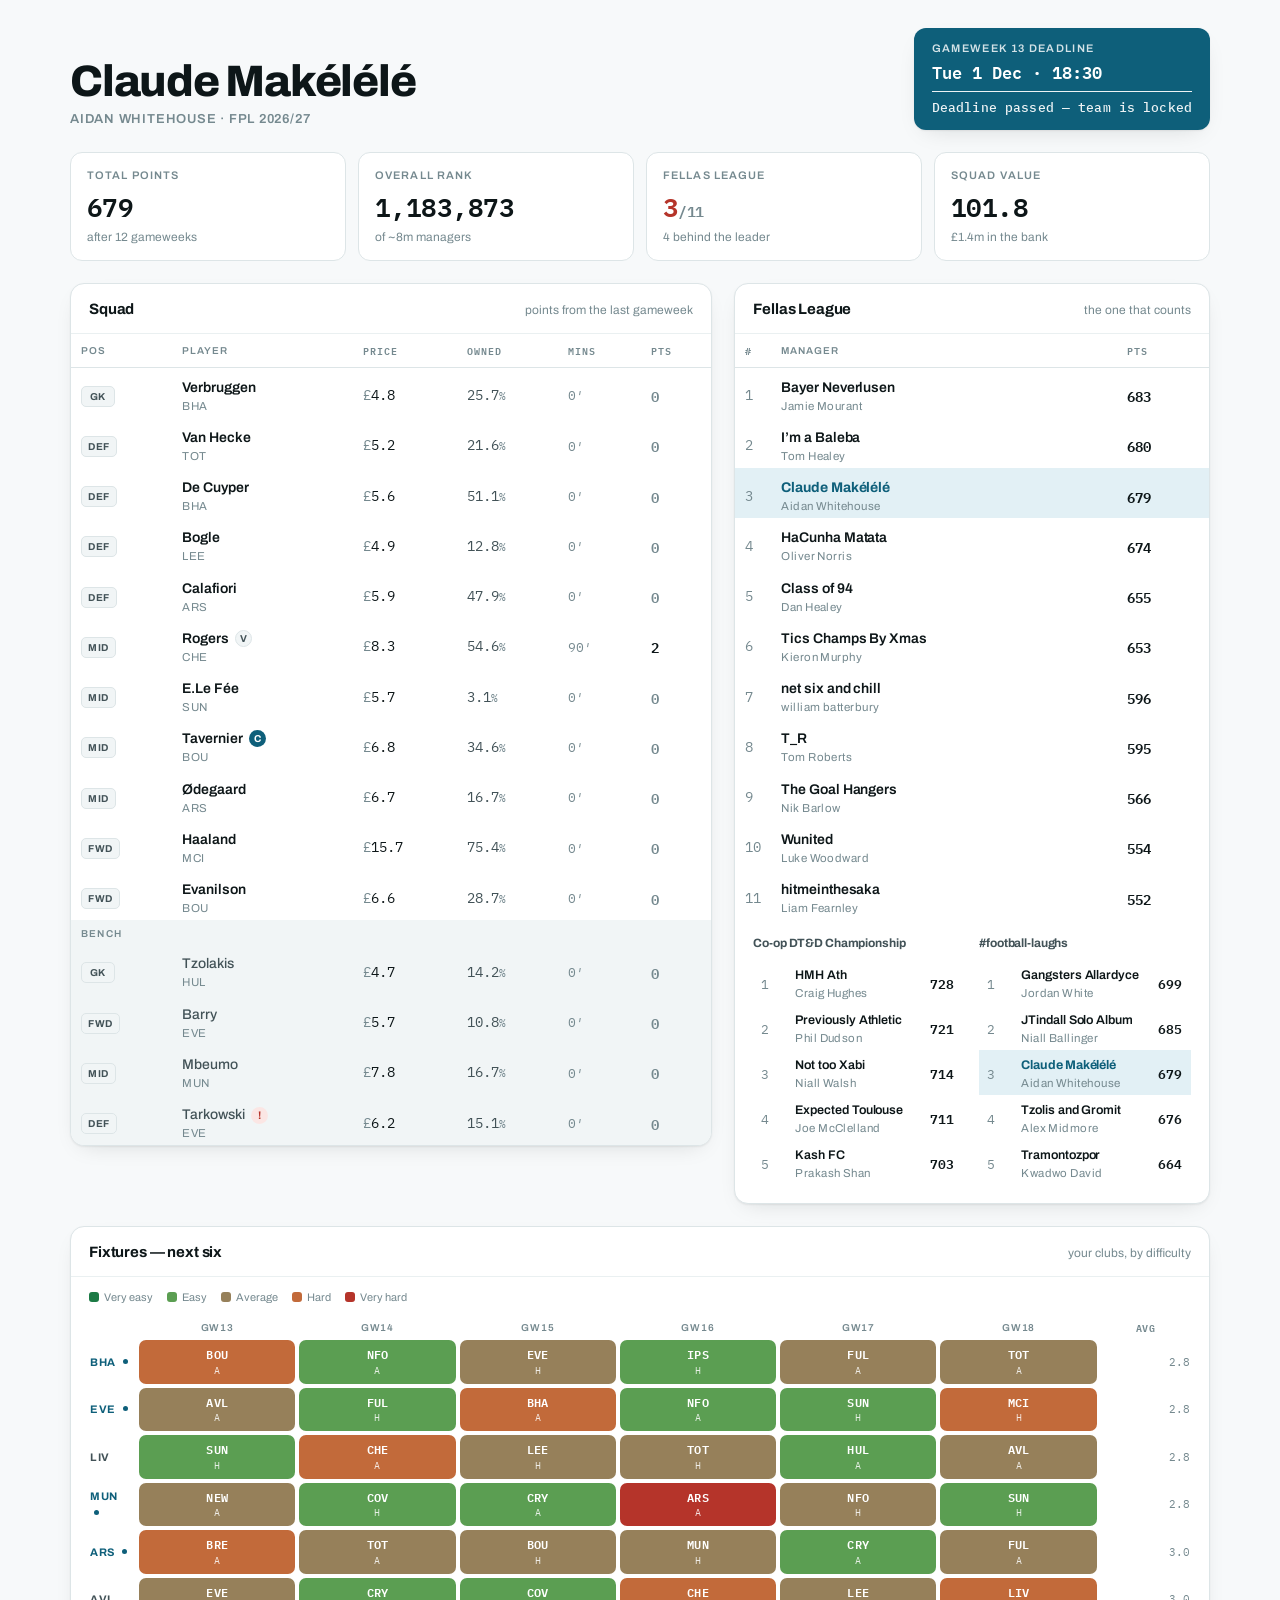
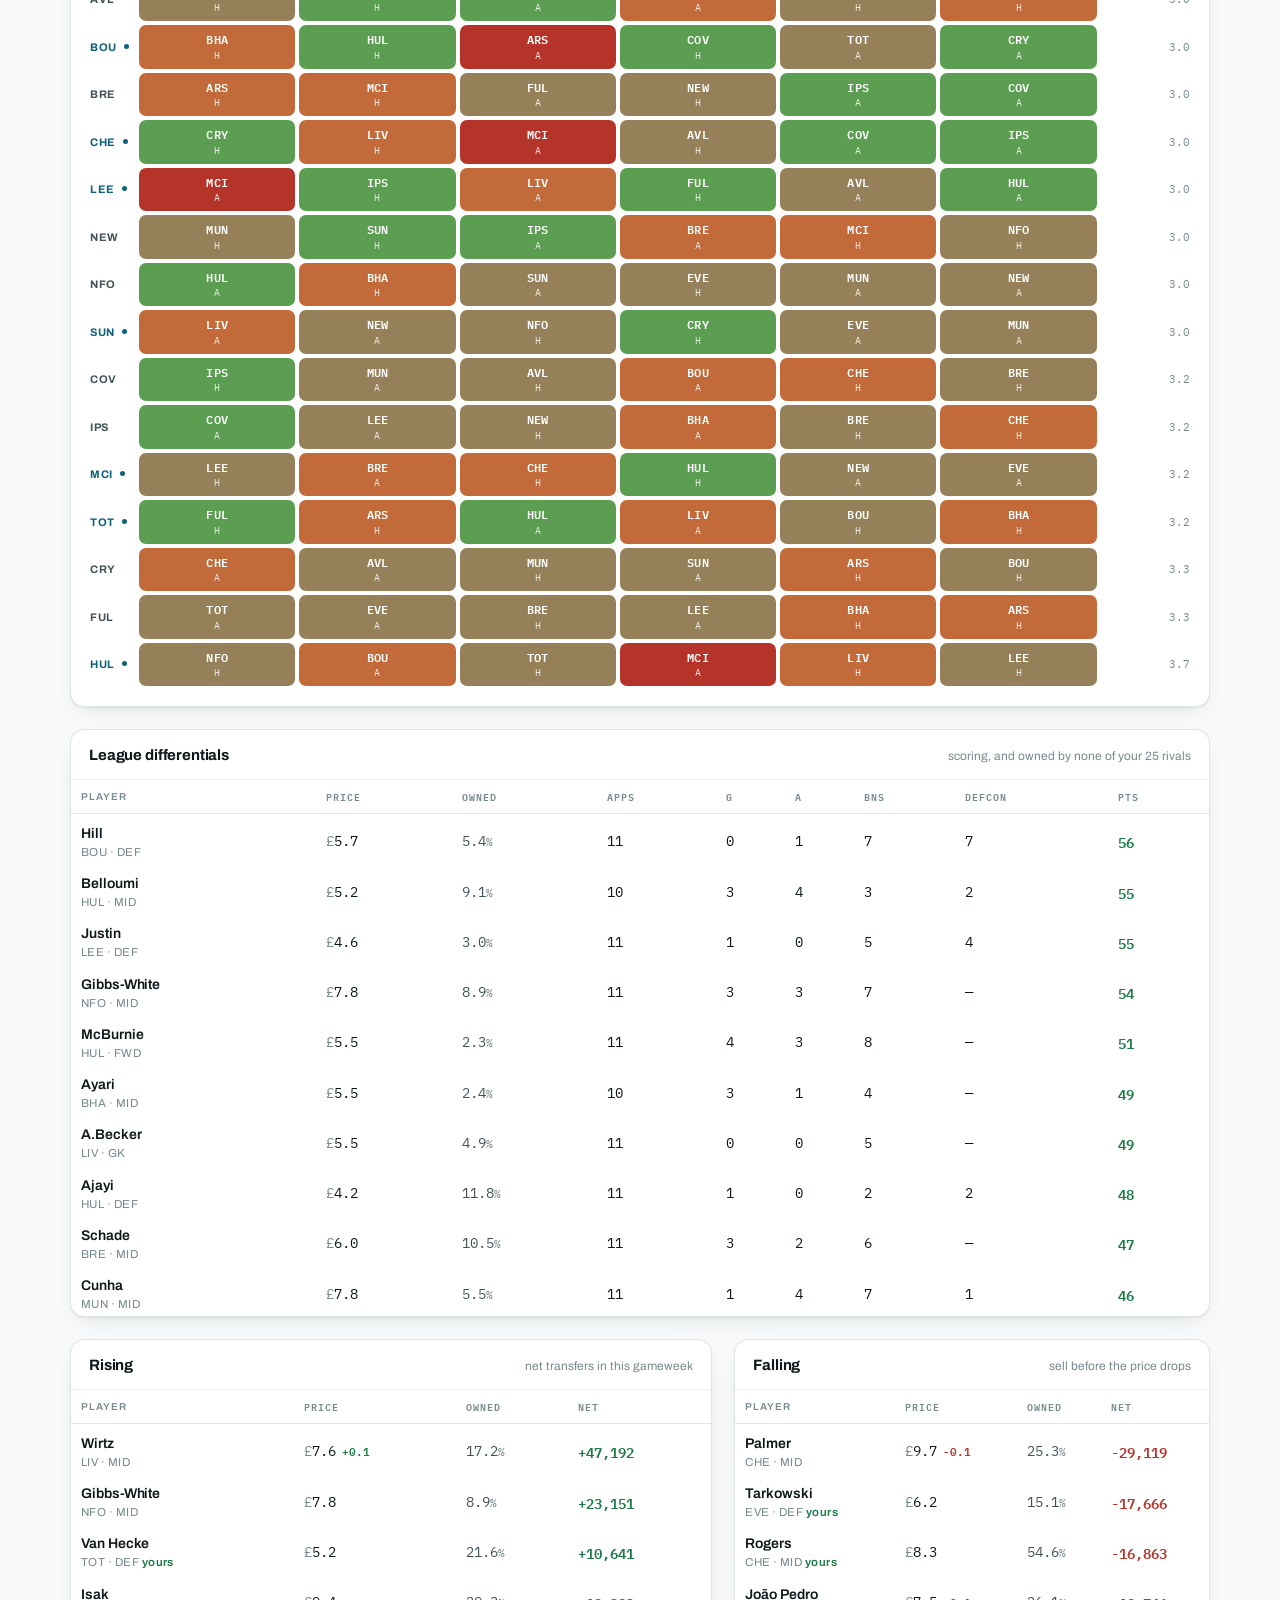
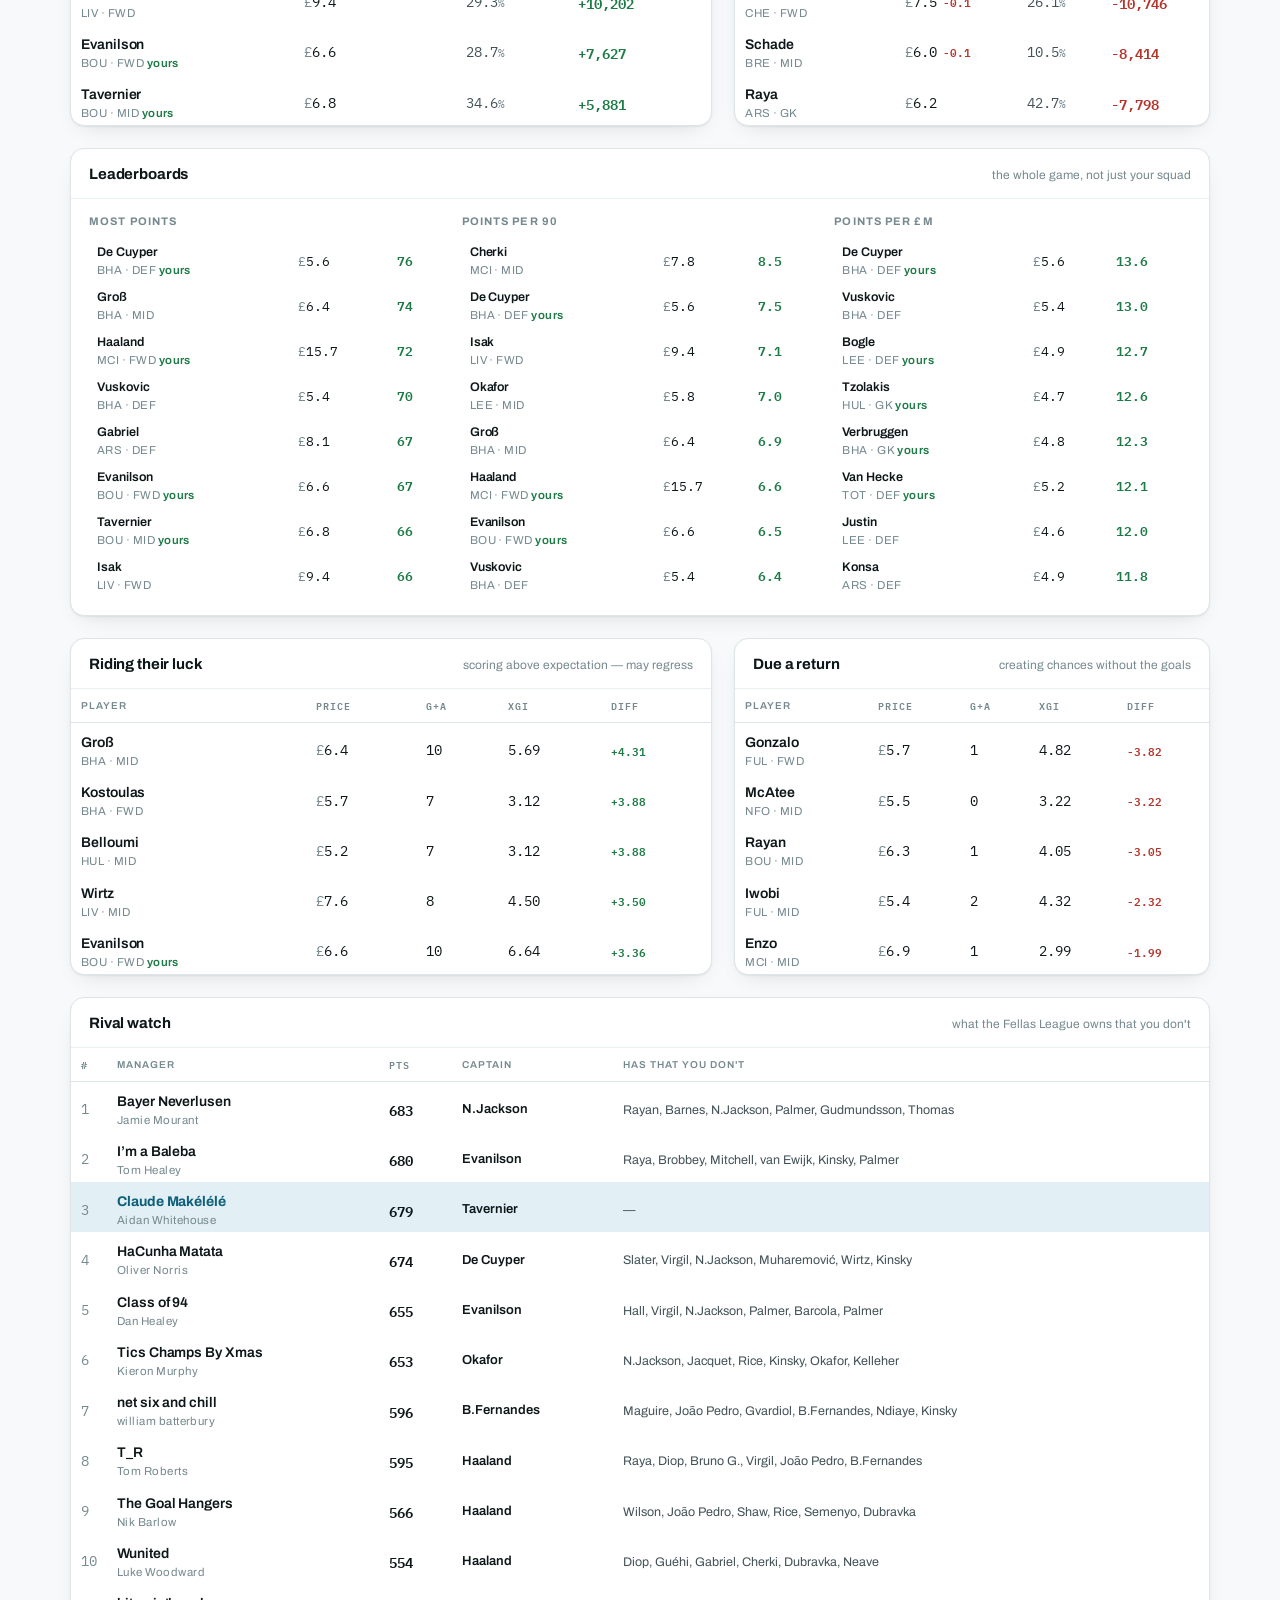
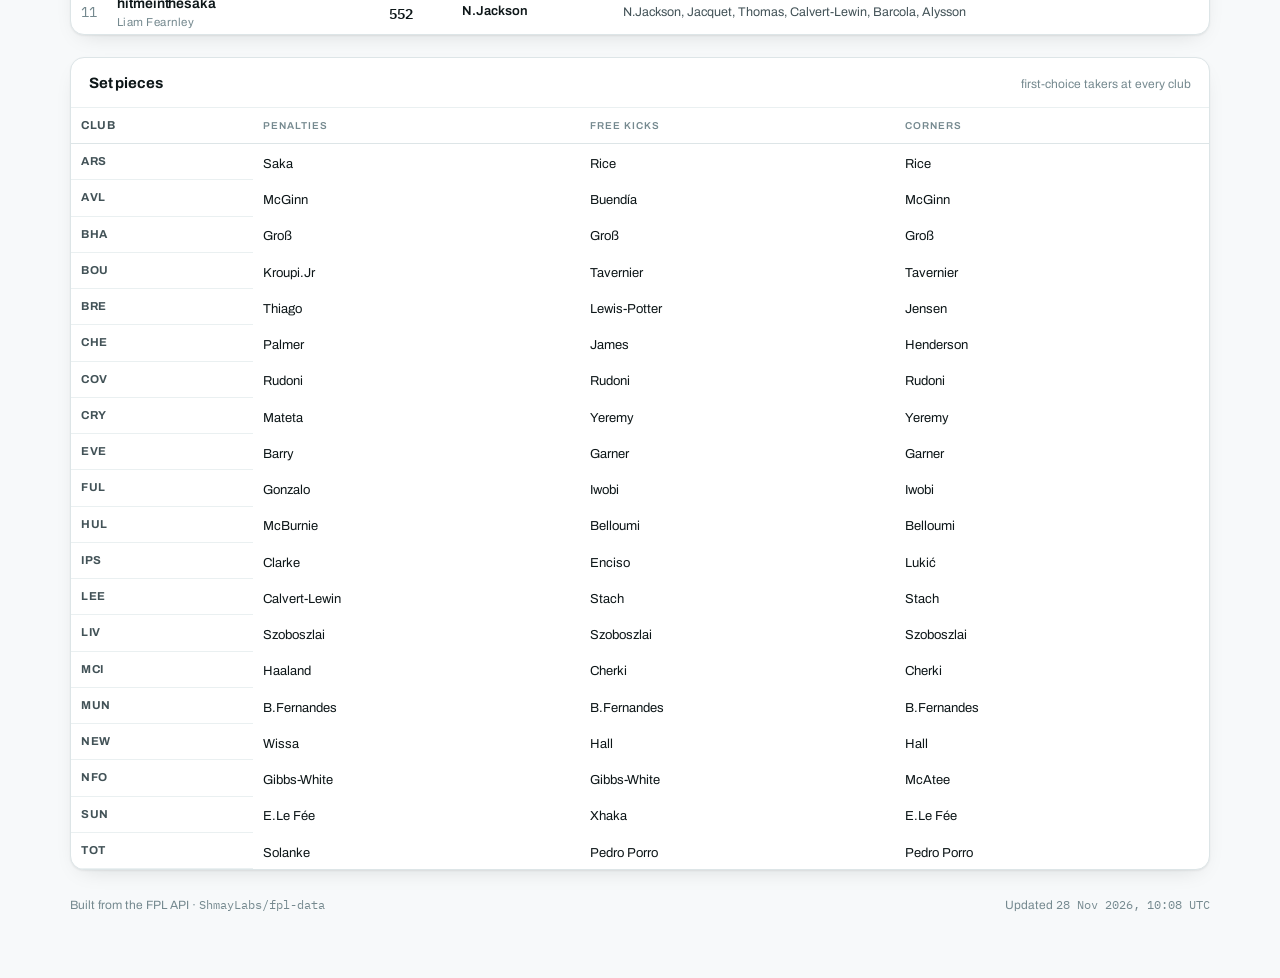
==== index.html @ 36c6355b "data: 2026-11-28T10:08Z" ====
<!doctype html>
<html lang="en"><head>
<meta charset="utf-8">
<meta name="viewport" content="width=device-width,initial-scale=1">
<title>Claude Makélélé</title>
<link rel="preconnect" href="https://fonts.googleapis.com">
<link rel="preconnect" href="https://fonts.gstatic.com" crossorigin>
<link rel="stylesheet" href="https://fonts.googleapis.com/css2?family=Archivo:wght@400;500;600;800&family=IBM+Plex+Mono:wght@400;500;600&display=swap">
<style>:root {
  --ground:#f7f9fa; --panel:#ffffff; --panel-2:#f1f5f6;
  --ink:#0d1618; --ink-2:#425257; --ink-3:#75898f;
  --line:#dde5e7; --line-2:#eaf0f1;
  --accent:#0e5f7a; --accent-ink:#ffffff; --accent-soft:#e2f0f5;
  --good:#1c7a45; --good-soft:#dff2e6;
  --warn:#9a6100; --crit:#b5342a; --crit-soft:#fbe6e4;
  --f1:#1c7a45; --f2:#5b9e52; --f3:#96805a; --f4:#c26a3a; --f5:#b5342a;
  --shadow:0 1px 2px rgba(13,22,24,.06), 0 8px 24px -12px rgba(13,22,24,.18);
}
@media (prefers-color-scheme: dark) {
  :root:not([data-theme="light"]) {
    --ground:#0b1214; --panel:#121b1e; --panel-2:#182327;
    --ink:#eaf2f4; --ink-2:#a3b6bb; --ink-3:#71878d;
    --line:#223035; --line-2:#1a2529;
    --accent:#4bb5d6; --accent-ink:#06222c; --accent-soft:#15323d;
    --good:#4cc27e; --good-soft:#12301f;
    --warn:#d99b2b; --crit:#ef6f61; --crit-soft:#33191a;
    --f1:#4cc27e; --f2:#84c06f; --f3:#b09a70; --f4:#e08b52; --f5:#ef6f61;
    --shadow:0 1px 2px rgba(0,0,0,.4), 0 10px 28px -14px rgba(0,0,0,.7);
  }
}
:root[data-theme="dark"] {
  --ground:#0b1214; --panel:#121b1e; --panel-2:#182327;
  --ink:#eaf2f4; --ink-2:#a3b6bb; --ink-3:#71878d;
  --line:#223035; --line-2:#1a2529;
  --accent:#4bb5d6; --accent-ink:#06222c; --accent-soft:#15323d;
  --good:#4cc27e; --good-soft:#12301f;
  --warn:#d99b2b; --crit:#ef6f61; --crit-soft:#33191a;
  --f1:#4cc27e; --f2:#84c06f; --f3:#b09a70; --f4:#e08b52; --f5:#ef6f61;
  --shadow:0 1px 2px rgba(0,0,0,.4), 0 10px 28px -14px rgba(0,0,0,.7);
}

*,*::before,*::after { box-sizing:border-box; }
body {
  margin:0; background:var(--ground); color:var(--ink);
  font-family:Archivo, "Helvetica Neue", Arial, sans-serif;
  font-size:15px; line-height:1.5;
  -webkit-font-smoothing:antialiased;
}
.wrap { max-width:1180px; margin:0 auto; padding:28px 20px 64px; display:flex; flex-direction:column; gap:22px; }

/* ---- masthead ---- */
.mast { display:flex; flex-wrap:wrap; align-items:flex-end; justify-content:space-between; gap:16px 24px; }
.brand h1 {
  margin:0; font-size:clamp(28px,4.4vw,44px); font-weight:800;
  letter-spacing:-.028em; text-wrap:balance; line-height:1.02;
}
.brand .sub { margin-top:6px; color:var(--ink-3); font-size:13px; letter-spacing:.06em; text-transform:uppercase; font-weight:600; }
.deadline {
  background:var(--accent); color:var(--accent-ink); border-radius:12px;
  padding:12px 18px; box-shadow:var(--shadow); min-width:210px;
}
.deadline .lbl { font-size:11px; letter-spacing:.12em; text-transform:uppercase; font-weight:600; opacity:.82; }
.deadline .val { font-family:"IBM Plex Mono",ui-monospace,monospace; font-size:17px; font-weight:600; margin-top:3px; }
.deadline .countdown {
  font-family:"IBM Plex Mono",ui-monospace,monospace; font-size:13px; font-weight:500;
  margin-top:6px; padding-top:6px; border-top:1px solid rgba(255,255,255,.22);
  opacity:.92; font-variant-numeric:tabular-nums; letter-spacing:.01em;
}
:root[data-theme="dark"] .deadline .countdown,
.deadline .countdown { border-top-color:currentColor; }
.deadline .countdown.urgent { font-weight:700; opacity:1; }

/* ---- stat strip ---- */
.stats { display:grid; grid-template-columns:repeat(auto-fit,minmax(150px,1fr)); gap:12px; }
.stat { background:var(--panel); border:1px solid var(--line); border-radius:12px; padding:14px 16px; }
.stat .k { font-size:11px; letter-spacing:.1em; text-transform:uppercase; color:var(--ink-3); font-weight:600; }
.stat .v { font-family:"IBM Plex Mono",ui-monospace,monospace; font-size:26px; font-weight:600; margin-top:4px; font-variant-numeric:tabular-nums; letter-spacing:-.02em; }
.stat .n { font-size:12px; color:var(--ink-3); margin-top:2px; }
.stat.alert .v { color:var(--crit); }

/* ---- panels ---- */
.cols { display:grid; grid-template-columns:1.35fr 1fr; gap:22px; align-items:start; }
@media (max-width:900px) { .cols { grid-template-columns:1fr; } }
.panel { background:var(--panel); border:1px solid var(--line); border-radius:14px; box-shadow:var(--shadow); overflow:hidden; }
.panel > header { padding:14px 18px 12px; border-bottom:1px solid var(--line-2); display:flex; align-items:baseline; justify-content:space-between; gap:12px; }
.panel h2 { margin:0; font-size:15px; font-weight:700; letter-spacing:-.01em; }
.panel .hint { font-size:12px; color:var(--ink-3); }
.scroll { overflow-x:auto; }

/* ---- tables ---- */
.tbl { width:100%; border-collapse:collapse; font-size:14px; }
.tbl th, .tbl td { padding:9px 10px; border-bottom:1px solid var(--line-2); text-align:left; vertical-align:middle; }
.tbl tbody tr:last-child td { border-bottom:none; }
.tbl thead th {
  font-size:10px; letter-spacing:.1em; text-transform:uppercase;
  color:var(--ink-3); font-weight:600; border-bottom:1px solid var(--line);
}
.num { text-align:right; font-family:"IBM Plex Mono",ui-monospace,monospace; font-variant-numeric:tabular-nums; }
.who .nm { display:block; font-weight:600; letter-spacing:-.005em; }
.who .club { display:block; font-size:11.5px; color:var(--ink-3); letter-spacing:.04em; }
.money::before { content:"\00a3"; color:var(--ink-3); }.own { color:var(--ink-2); }
.pc { color:var(--ink-3); font-size:11px; }
.mins { color:var(--ink-3); font-size:12.5px; }
.pts { font-weight:600; }
.pts.good { color:var(--good); }
.pts.poor { color:var(--ink-3); }
tr.benched { background:var(--panel-2); }
tr.benched .who .nm { font-weight:500; color:var(--ink-2); }
.poschip {
  display:inline-block; min-width:34px; text-align:center; padding:2px 6px; border-radius:5px;
  font-size:10px; font-weight:700; letter-spacing:.06em;
  background:var(--panel-2); color:var(--ink-2); border:1px solid var(--line);
}
.armband {
  display:inline-grid; place-items:center; width:17px; height:17px; margin-left:6px;
  border-radius:50%; background:var(--accent); color:var(--accent-ink);
  font-size:10px; font-weight:700; vertical-align:1px;
}
.armband.vc { background:var(--panel-2); color:var(--ink-2); border:1px solid var(--line); }
.flag {
  display:inline-grid; place-items:center; width:17px; height:17px; margin-left:6px;
  border-radius:50%; background:var(--crit-soft); color:var(--crit); font-size:11px; font-weight:700;
}
.benchhead td {
  background:var(--panel-2); font-size:10px; letter-spacing:.12em; text-transform:uppercase;
  color:var(--ink-3); font-weight:600; padding:6px 10px;
}
tr.me { background:var(--accent-soft); }
tr.me .who .nm { color:var(--accent); font-weight:700; }
.rank { color:var(--ink-3); width:34px; }
.tot { font-weight:600; }

/* ---- fixtures ---- */
.fxtbl { width:100%; border-collapse:separate; border-spacing:4px; font-size:12px; }
.fxtbl th.team {
  text-align:left; font-size:11px; font-weight:700; letter-spacing:.06em;
  color:var(--ink-2); width:46px; padding-right:6px;
}
.fxtbl thead th { font-size:10px; letter-spacing:.08em; text-transform:uppercase; color:var(--ink-3); font-weight:600; text-align:center; }
td.fx {
  border-radius:7px; text-align:center; padding:6px 4px; color:#fff; min-width:52px;
  font-family:"IBM Plex Mono",ui-monospace,monospace;
}
td.fx .opp { display:block; font-weight:600; font-size:11.5px; letter-spacing:.02em; }
td.fx .ha { display:block; font-size:9.5px; opacity:.85; }
td.fx.f1 { background:var(--f1); } td.fx.f2 { background:var(--f2); }
td.fx.f3 { background:var(--f3); } td.fx.f4 { background:var(--f4); }
td.fx.f5 { background:var(--f5); }
td.fx.empty { background:var(--panel-2); }
.legend { display:flex; gap:14px; flex-wrap:wrap; font-size:11px; color:var(--ink-3); padding:12px 18px 0; }
.legend i { display:inline-block; width:10px; height:10px; border-radius:3px; margin-right:5px; vertical-align:-1px; }

/* ---- misc ---- */
.minis { display:grid; grid-template-columns:1fr 1fr; gap:14px; padding:14px 18px 18px; }
@media (max-width:620px) { .minis { grid-template-columns:1fr; } }
.minitable h4 { margin:0 0 8px; font-size:12px; font-weight:700; color:var(--ink-2); letter-spacing:-.01em; }
.tbl.mini { font-size:12.5px; }
.tbl.mini td { padding:6px 8px; }
.tbl tr.whyrow td {
  padding:0 10px 11px; border-bottom:1px solid var(--line-2);
  font-size:12.5px; color:var(--ink-2); line-height:1.5; max-width:0;
}
.tbl tr:not(.whyrow) td { border-bottom:none; padding-bottom:3px; }
.note { padding:14px 18px 18px; color:var(--ink-2); font-size:13.5px; }

/* ---- this week ---- */
.wk { border-color:var(--accent); }
.wk > header { background:var(--accent-soft); border-bottom-color:transparent; }
.reviewbar {
  display:flex; align-items:center; flex-wrap:wrap; gap:8px;
  padding:9px 18px; background:var(--panel-2); border-bottom:1px solid var(--line-2);
  font-size:12.5px; color:var(--ink-2);
}
.reviewbar strong { color:var(--ink); font-weight:600; }
.reviewbar .sep { color:var(--ink-3); }
.reviewbar .rnote { color:var(--ink-2); }
.reviewbar .cadence { margin-left:auto; color:var(--ink-3); font-size:11.5px; }
.tick {
  width:15px; height:15px; border-radius:50%; background:var(--good-soft);
  display:inline-grid; place-items:center; flex:none;
}
.tick::after {
  content:""; width:4px; height:7px; border:solid var(--good);
  border-width:0 1.8px 1.8px 0; transform:rotate(45deg) translate(-1px,-1px);
}
.newmark {
  font-size:9.5px; letter-spacing:.1em; text-transform:uppercase; font-weight:700;
  color:var(--accent); background:var(--accent-soft); padding:2px 6px; border-radius:20px;
}
ol.thlist { margin:0; padding:6px 18px 18px; list-style:none; display:grid; gap:2px; }
li.th { padding:14px 0 15px; border-bottom:1px solid var(--line-2); }
li.th:last-child { border-bottom:none; padding-bottom:2px; }
.thead { display:flex; align-items:center; gap:10px; margin-bottom:5px; }
.badge {
  font-size:10px; letter-spacing:.09em; text-transform:uppercase; font-weight:700;
  padding:3px 8px; border-radius:20px; border:1px solid var(--line);
  background:var(--panel-2); color:var(--ink-2); white-space:nowrap;
}
.badge.decided { background:var(--good-soft); color:var(--good); border-color:transparent; }
.badge.leaning { background:var(--accent-soft); color:var(--accent); border-color:transparent; }
.badge.dropped { background:var(--crit-soft); color:var(--crit); border-color:transparent; }
.thead .when { font-family:"IBM Plex Mono",ui-monospace,monospace; font-size:11px; color:var(--ink-3); }
li.th h4 { margin:0 0 4px; font-size:15px; font-weight:700; letter-spacing:-.012em; text-wrap:balance; }
li.th p { margin:0; font-size:13.5px; color:var(--ink-2); line-height:1.55; max-width:76ch; }

/* ---- chips ---- */
.tbl.chips td { vertical-align:top; }
.tbl.chips .window { white-space:nowrap; color:var(--ink); font-weight:600; font-size:13px; }
.tbl.chips .prep { font-size:13px; color:var(--ink-2); line-height:1.5; }
tr.settwo { background:var(--panel-2); }
tr.settwo .who .nm { color:var(--ink-2); }

/* ---- around the league ---- */
ol.nwlist { margin:0; padding:6px 18px 18px; list-style:none; display:grid; gap:2px; }
li.nw { padding:13px 0 14px; border-bottom:1px solid var(--line-2); }
li.nw:last-child { border-bottom:none; padding-bottom:2px; }
.nhead { display:flex; align-items:center; gap:9px; margin-bottom:5px; flex-wrap:wrap; }
.tag {
  font-size:9.5px; letter-spacing:.1em; text-transform:uppercase; font-weight:700;
  padding:3px 8px; border-radius:4px; white-space:nowrap;
  background:var(--panel-2); color:var(--ink-2); border:1px solid var(--line);
}
.tag.window { background:var(--crit-soft); color:var(--crit); border-color:transparent; }
.tag.transfer { background:var(--accent-soft); color:var(--accent); border-color:transparent; }
.tag.injury { background:var(--crit-soft); color:var(--crit); border-color:transparent; }
.nhead .when { font-family:"IBM Plex Mono",ui-monospace,monospace; font-size:11px; color:var(--ink-3); }
.touch {
  font-size:10px; letter-spacing:.06em; font-weight:600; color:var(--good);
  background:var(--good-soft); padding:2px 7px; border-radius:20px;
}
li.nw h4 { margin:0 0 4px; font-size:14.5px; font-weight:700; letter-spacing:-.012em; text-wrap:balance; }
li.nw p { margin:0; font-size:13.5px; color:var(--ink-2); line-height:1.55; max-width:76ch; }

/* ---- season plan ---- */
.plan { display:grid; grid-template-columns:1fr 1fr; gap:26px; padding:16px 18px 22px; }
@media (max-width:820px) { .plan { grid-template-columns:1fr; gap:18px; } }
.plan h4 {
  margin:0 0 8px; font-size:10.5px; letter-spacing:.13em; text-transform:uppercase;
  color:var(--ink-3); font-weight:700;
}
.plan h4 + * { margin-top:0; }
.plan .doctrine > h4:not(:first-child), .plan .phases > h4:not(:first-child) { margin-top:20px; }
ol.rules { margin:0; padding-left:20px; display:flex; flex-direction:column; gap:5px; font-size:13.5px; color:var(--ink-2); }
ol.rules strong { color:var(--ink); }
ol.rules::marker, ol.tl::marker { color:var(--ink-3); }
.pnote { margin:0; font-size:13.5px; color:var(--ink-2); line-height:1.55; }
.pnote strong { color:var(--ink); }
ol.tl { margin:0; padding:0; list-style:none; display:flex; flex-direction:column; }
ol.tl li {
  display:grid; grid-template-columns:78px 1fr; gap:12px; align-items:baseline;
  padding:9px 0 9px 14px; border-left:2px solid var(--line);
  position:relative;
}
ol.tl li::before {
  content:""; position:absolute; left:-5px; top:15px; width:8px; height:8px;
  border-radius:50%; background:var(--line); border:2px solid var(--panel);
}
ol.tl li.hard { border-left-color:var(--warn); }
ol.tl li.hard::before { background:var(--warn); }
ol.tl li.hard .gwr { color:var(--warn); }
.gwr {
  font-family:"IBM Plex Mono",ui-monospace,monospace; font-size:11.5px; font-weight:600;
  color:var(--ink-3); letter-spacing:.02em;
}
.pt { font-size:13.5px; color:var(--ink-2); line-height:1.5; }
.pt strong { color:var(--ink); }
.note strong { color:var(--ink); }
footer { color:var(--ink-3); font-size:12px; display:flex; flex-wrap:wrap; gap:8px 18px; justify-content:space-between; padding-top:4px; }
footer code { font-family:"IBM Plex Mono",ui-monospace,monospace; font-size:11.5px; }

/* ---- market sections ---- */
.yours { color:var(--good); font-weight:600; }
.delta { margin-left:6px; font-size:11px; font-weight:600; }
.delta.up { color:var(--good); }
.delta.down { color:var(--crit); }
.net.up { color:var(--good); font-weight:600; }
.net.down { color:var(--crit); font-weight:600; }
.boards { display:grid; grid-template-columns:repeat(auto-fit,minmax(230px,1fr)); gap:16px; padding:14px 18px 18px; }
.bd h4 { margin:0 0 8px; font-size:11px; letter-spacing:.1em; text-transform:uppercase; color:var(--ink-3); font-weight:700; }
.capt { font-weight:600; font-size:13px; }
.diffs { font-size:12.5px; color:var(--ink-2); line-height:1.45; }
.tbl.sp td { font-size:13px; }
.tbl.sp .team { font-size:11.5px; font-weight:700; letter-spacing:.05em; color:var(--ink-2); }
.stat .of { font-size:15px; color:var(--ink-3); }
tr.ownteam th.team { color:var(--accent); }
th.team .dot { display:inline-block; width:5px; height:5px; border-radius:50%; background:var(--accent); vertical-align:2px; margin-left:4px; }
.fxtbl td.avg { font-family:"IBM Plex Mono",ui-monospace,monospace; font-size:11px; color:var(--ink-3); padding-left:8px; }
</style>
</head><body>
<div class="wrap">

  <div class="mast">
    <div class="brand">
      <h1>Claude Makélélé</h1>
      <div class="sub">Aidan Whitehouse · FPL 2026/27</div>
    </div>
    <div class="deadline" data-deadline="2026-12-01T18:30:00Z">
      <div class="lbl">Gameweek 13 deadline</div>
      <div class="val">Tue 1 Dec · 18:30</div>
      <div class="countdown" id="cd">Tue 1 Dec · 18:30</div>
    </div>
  </div>

  <div class="stats">
    <div class="stat"><div class="k">Total points</div><div class="v">679</div><div class="n">after 12 gameweeks</div></div>
    <div class="stat"><div class="k">Overall rank</div><div class="v">1,183,873</div><div class="n">of ~8m managers</div></div>
    <div class="stat alert"><div class="k">Fellas League</div><div class="v">3<span class="of">/11</span></div><div class="n">4 behind the leader</div></div>
    <div class="stat"><div class="k">Squad value</div><div class="v">101.8</div><div class="n">£1.4m in the bank</div></div>
  </div>

  <div class="cols">
    <section class="panel">
      <header><h2>Squad</h2><span class="hint">points from the last gameweek</span></header>
      <div class="scroll"><table class="tbl">
        <thead><tr><th>Pos</th><th>Player</th><th class="num">Price</th><th class="num">Owned</th><th class="num">Mins</th><th class="num">Pts</th></tr></thead>
        <tbody>
          <tr class=""><td><span class="poschip">GK</span></td><td class="who"><span class="nm">Verbruggen</span><span class="club">BHA</span></td><td class="num money">4.8</td><td class="num own">25.7<span class="pc">%</span></td><td class="num mins">0′</td><td class="num pts poor">0</td></tr>
<tr class=""><td><span class="poschip">DEF</span></td><td class="who"><span class="nm">Van Hecke</span><span class="club">TOT</span></td><td class="num money">5.2</td><td class="num own">21.6<span class="pc">%</span></td><td class="num mins">0′</td><td class="num pts poor">0</td></tr>
<tr class=""><td><span class="poschip">DEF</span></td><td class="who"><span class="nm">De Cuyper</span><span class="club">BHA</span></td><td class="num money">5.6</td><td class="num own">51.1<span class="pc">%</span></td><td class="num mins">0′</td><td class="num pts poor">0</td></tr>
<tr class=""><td><span class="poschip">DEF</span></td><td class="who"><span class="nm">Bogle</span><span class="club">LEE</span></td><td class="num money">4.9</td><td class="num own">12.8<span class="pc">%</span></td><td class="num mins">0′</td><td class="num pts poor">0</td></tr>
<tr class=""><td><span class="poschip">DEF</span></td><td class="who"><span class="nm">Calafiori</span><span class="club">ARS</span></td><td class="num money">5.9</td><td class="num own">47.9<span class="pc">%</span></td><td class="num mins">0′</td><td class="num pts poor">0</td></tr>
<tr class=""><td><span class="poschip">MID</span></td><td class="who"><span class="nm">Rogers<span class="armband vc">V</span></span><span class="club">CHE</span></td><td class="num money">8.3</td><td class="num own">54.6<span class="pc">%</span></td><td class="num mins">90′</td><td class="num pts">2</td></tr>
<tr class=""><td><span class="poschip">MID</span></td><td class="who"><span class="nm">E.Le Fée</span><span class="club">SUN</span></td><td class="num money">5.7</td><td class="num own">3.1<span class="pc">%</span></td><td class="num mins">0′</td><td class="num pts poor">0</td></tr>
<tr class=""><td><span class="poschip">MID</span></td><td class="who"><span class="nm">Tavernier<span class="armband">C</span></span><span class="club">BOU</span></td><td class="num money">6.8</td><td class="num own">34.6<span class="pc">%</span></td><td class="num mins">0′</td><td class="num pts poor">0</td></tr>
<tr class=""><td><span class="poschip">MID</span></td><td class="who"><span class="nm">Ødegaard</span><span class="club">ARS</span></td><td class="num money">6.7</td><td class="num own">16.7<span class="pc">%</span></td><td class="num mins">0′</td><td class="num pts poor">0</td></tr>
<tr class=""><td><span class="poschip">FWD</span></td><td class="who"><span class="nm">Haaland</span><span class="club">MCI</span></td><td class="num money">15.7</td><td class="num own">75.4<span class="pc">%</span></td><td class="num mins">0′</td><td class="num pts poor">0</td></tr>
<tr class=""><td><span class="poschip">FWD</span></td><td class="who"><span class="nm">Evanilson</span><span class="club">BOU</span></td><td class="num money">6.6</td><td class="num own">28.7<span class="pc">%</span></td><td class="num mins">0′</td><td class="num pts poor">0</td></tr>
          <tr class="benchhead"><td colspan="6">Bench</td></tr>
          <tr class="benched"><td><span class="poschip">GK</span></td><td class="who"><span class="nm">Tzolakis</span><span class="club">HUL</span></td><td class="num money">4.7</td><td class="num own">14.2<span class="pc">%</span></td><td class="num mins">0′</td><td class="num pts poor">0</td></tr>
<tr class="benched"><td><span class="poschip">FWD</span></td><td class="who"><span class="nm">Barry</span><span class="club">EVE</span></td><td class="num money">5.7</td><td class="num own">10.8<span class="pc">%</span></td><td class="num mins">0′</td><td class="num pts poor">0</td></tr>
<tr class="benched"><td><span class="poschip">MID</span></td><td class="who"><span class="nm">Mbeumo</span><span class="club">MUN</span></td><td class="num money">7.8</td><td class="num own">16.7<span class="pc">%</span></td><td class="num mins">0′</td><td class="num pts poor">0</td></tr>
<tr class="benched"><td><span class="poschip">DEF</span></td><td class="who"><span class="nm">Tarkowski<span class="flag" title="Suspended until 13 Dec">!</span></span><span class="club">EVE</span></td><td class="num money">6.2</td><td class="num own">15.1<span class="pc">%</span></td><td class="num mins">0′</td><td class="num pts poor">0</td></tr>
        </tbody></table></div>
    </section>

    <section class="panel">
      <header><h2>Fellas League</h2><span class="hint">the one that counts</span></header>
      <div class="scroll"><table class="tbl">
        <thead><tr><th class="num">#</th><th>Manager</th><th class="num">Pts</th></tr></thead>
        <tbody><tr class=""><td class="num rank">1</td><td class="who"><span class="nm">Bayer Neverlusen</span><span class="club">Jamie Mourant</span></td><td class="num tot">683</td></tr>
<tr class=""><td class="num rank">2</td><td class="who"><span class="nm">I’m a Baleba</span><span class="club">Tom Healey</span></td><td class="num tot">680</td></tr>
<tr class="me"><td class="num rank">3</td><td class="who"><span class="nm">Claude Makélélé</span><span class="club">Aidan Whitehouse</span></td><td class="num tot">679</td></tr>
<tr class=""><td class="num rank">4</td><td class="who"><span class="nm">HaCunha Matata</span><span class="club">Oliver Norris</span></td><td class="num tot">674</td></tr>
<tr class=""><td class="num rank">5</td><td class="who"><span class="nm">Class of 94</span><span class="club">Dan Healey</span></td><td class="num tot">655</td></tr>
<tr class=""><td class="num rank">6</td><td class="who"><span class="nm">Tics Champs By Xmas</span><span class="club">Kieron Murphy</span></td><td class="num tot">653</td></tr>
<tr class=""><td class="num rank">7</td><td class="who"><span class="nm">net six and chill</span><span class="club">william batterbury</span></td><td class="num tot">596</td></tr>
<tr class=""><td class="num rank">8</td><td class="who"><span class="nm">T_R</span><span class="club">Tom Roberts</span></td><td class="num tot">595</td></tr>
<tr class=""><td class="num rank">9</td><td class="who"><span class="nm">The Goal Hangers</span><span class="club">Nik Barlow</span></td><td class="num tot">566</td></tr>
<tr class=""><td class="num rank">10</td><td class="who"><span class="nm">Wunited</span><span class="club">Luke Woodward</span></td><td class="num tot">554</td></tr>
<tr class=""><td class="num rank">11</td><td class="who"><span class="nm">hitmeinthesaka</span><span class="club">Liam Fearnley</span></td><td class="num tot">552</td></tr></tbody></table></div>
      <div class="minis"><div class="minitable"><h4>Co-op DT&amp;D Championship</h4><table class="tbl mini"><tbody><tr class=""><td class="num rank">1</td><td class="who"><span class="nm">HMH Ath</span><span class="club">Craig Hughes</span></td><td class="num tot">728</td></tr>
<tr class=""><td class="num rank">2</td><td class="who"><span class="nm">Previously Athletic</span><span class="club">Phil Dudson</span></td><td class="num tot">721</td></tr>
<tr class=""><td class="num rank">3</td><td class="who"><span class="nm">Not too Xabi</span><span class="club">Niall Walsh</span></td><td class="num tot">714</td></tr>
<tr class=""><td class="num rank">4</td><td class="who"><span class="nm">Expected Toulouse</span><span class="club">Joe McClelland</span></td><td class="num tot">711</td></tr>
<tr class=""><td class="num rank">5</td><td class="who"><span class="nm">Kash FC</span><span class="club">Prakash Shan</span></td><td class="num tot">703</td></tr></tbody></table></div>
<div class="minitable"><h4>#football-laughs</h4><table class="tbl mini"><tbody><tr class=""><td class="num rank">1</td><td class="who"><span class="nm">Gangsters Allardyce</span><span class="club">Jordan White</span></td><td class="num tot">699</td></tr>
<tr class=""><td class="num rank">2</td><td class="who"><span class="nm">JTindall Solo Album</span><span class="club">Niall Ballinger</span></td><td class="num tot">685</td></tr>
<tr class="me"><td class="num rank">3</td><td class="who"><span class="nm">Claude Makélélé</span><span class="club">Aidan Whitehouse</span></td><td class="num tot">679</td></tr>
<tr class=""><td class="num rank">4</td><td class="who"><span class="nm">Tzolis and Gromit</span><span class="club">Alex Midmore</span></td><td class="num tot">676</td></tr>
<tr class=""><td class="num rank">5</td><td class="who"><span class="nm">Tramontozpor</span><span class="club">Kwadwo David</span></td><td class="num tot">664</td></tr></tbody></table></div></div>
    </section>
  </div>

  <section class="panel">
    <header><h2>Fixtures — next six</h2><span class="hint">your clubs, by difficulty</span></header>
    <div class="legend">
      <span><i style="background:var(--f1)"></i>Very easy</span>
      <span><i style="background:var(--f2)"></i>Easy</span>
      <span><i style="background:var(--f3)"></i>Average</span>
      <span><i style="background:var(--f4)"></i>Hard</span>
      <span><i style="background:var(--f5)"></i>Very hard</span>
    </div>
    <div class="scroll" style="padding:10px 14px 16px"><table class="fxtbl">
      <thead><tr><th class="team"></th><th>GW13</th><th>GW14</th><th>GW15</th><th>GW16</th><th>GW17</th><th>GW18</th><th class="num">Avg</th></tr></thead>
      <tbody><tr class="ownteam"><th class="team">BHA <span class="dot"></span></th><td class="fx f4"><span class="opp">BOU</span><span class="ha">A</span></td><td class="fx f2"><span class="opp">NFO</span><span class="ha">A</span></td><td class="fx f3"><span class="opp">EVE</span><span class="ha">H</span></td><td class="fx f2"><span class="opp">IPS</span><span class="ha">H</span></td><td class="fx f3"><span class="opp">FUL</span><span class="ha">A</span></td><td class="fx f3"><span class="opp">TOT</span><span class="ha">A</span></td><td class="num avg">2.8</td></tr>
<tr class="ownteam"><th class="team">EVE <span class="dot"></span></th><td class="fx f3"><span class="opp">AVL</span><span class="ha">A</span></td><td class="fx f2"><span class="opp">FUL</span><span class="ha">H</span></td><td class="fx f4"><span class="opp">BHA</span><span class="ha">A</span></td><td class="fx f2"><span class="opp">NFO</span><span class="ha">A</span></td><td class="fx f2"><span class="opp">SUN</span><span class="ha">H</span></td><td class="fx f4"><span class="opp">MCI</span><span class="ha">H</span></td><td class="num avg">2.8</td></tr>
<tr class=""><th class="team">LIV</th><td class="fx f2"><span class="opp">SUN</span><span class="ha">H</span></td><td class="fx f4"><span class="opp">CHE</span><span class="ha">A</span></td><td class="fx f3"><span class="opp">LEE</span><span class="ha">H</span></td><td class="fx f3"><span class="opp">TOT</span><span class="ha">H</span></td><td class="fx f2"><span class="opp">HUL</span><span class="ha">A</span></td><td class="fx f3"><span class="opp">AVL</span><span class="ha">A</span></td><td class="num avg">2.8</td></tr>
<tr class="ownteam"><th class="team">MUN <span class="dot"></span></th><td class="fx f3"><span class="opp">NEW</span><span class="ha">A</span></td><td class="fx f2"><span class="opp">COV</span><span class="ha">H</span></td><td class="fx f2"><span class="opp">CRY</span><span class="ha">A</span></td><td class="fx f5"><span class="opp">ARS</span><span class="ha">A</span></td><td class="fx f3"><span class="opp">NFO</span><span class="ha">H</span></td><td class="fx f2"><span class="opp">SUN</span><span class="ha">H</span></td><td class="num avg">2.8</td></tr>
<tr class="ownteam"><th class="team">ARS <span class="dot"></span></th><td class="fx f4"><span class="opp">BRE</span><span class="ha">A</span></td><td class="fx f3"><span class="opp">TOT</span><span class="ha">A</span></td><td class="fx f3"><span class="opp">BOU</span><span class="ha">H</span></td><td class="fx f3"><span class="opp">MUN</span><span class="ha">H</span></td><td class="fx f2"><span class="opp">CRY</span><span class="ha">A</span></td><td class="fx f3"><span class="opp">FUL</span><span class="ha">A</span></td><td class="num avg">3.0</td></tr>
<tr class=""><th class="team">AVL</th><td class="fx f3"><span class="opp">EVE</span><span class="ha">H</span></td><td class="fx f2"><span class="opp">CRY</span><span class="ha">H</span></td><td class="fx f2"><span class="opp">COV</span><span class="ha">A</span></td><td class="fx f4"><span class="opp">CHE</span><span class="ha">A</span></td><td class="fx f3"><span class="opp">LEE</span><span class="ha">H</span></td><td class="fx f4"><span class="opp">LIV</span><span class="ha">H</span></td><td class="num avg">3.0</td></tr>
<tr class="ownteam"><th class="team">BOU <span class="dot"></span></th><td class="fx f4"><span class="opp">BHA</span><span class="ha">H</span></td><td class="fx f2"><span class="opp">HUL</span><span class="ha">H</span></td><td class="fx f5"><span class="opp">ARS</span><span class="ha">A</span></td><td class="fx f2"><span class="opp">COV</span><span class="ha">H</span></td><td class="fx f3"><span class="opp">TOT</span><span class="ha">A</span></td><td class="fx f2"><span class="opp">CRY</span><span class="ha">A</span></td><td class="num avg">3.0</td></tr>
<tr class=""><th class="team">BRE</th><td class="fx f4"><span class="opp">ARS</span><span class="ha">H</span></td><td class="fx f4"><span class="opp">MCI</span><span class="ha">H</span></td><td class="fx f3"><span class="opp">FUL</span><span class="ha">A</span></td><td class="fx f3"><span class="opp">NEW</span><span class="ha">H</span></td><td class="fx f2"><span class="opp">IPS</span><span class="ha">A</span></td><td class="fx f2"><span class="opp">COV</span><span class="ha">A</span></td><td class="num avg">3.0</td></tr>
<tr class="ownteam"><th class="team">CHE <span class="dot"></span></th><td class="fx f2"><span class="opp">CRY</span><span class="ha">H</span></td><td class="fx f4"><span class="opp">LIV</span><span class="ha">H</span></td><td class="fx f5"><span class="opp">MCI</span><span class="ha">A</span></td><td class="fx f3"><span class="opp">AVL</span><span class="ha">H</span></td><td class="fx f2"><span class="opp">COV</span><span class="ha">A</span></td><td class="fx f2"><span class="opp">IPS</span><span class="ha">A</span></td><td class="num avg">3.0</td></tr>
<tr class="ownteam"><th class="team">LEE <span class="dot"></span></th><td class="fx f5"><span class="opp">MCI</span><span class="ha">A</span></td><td class="fx f2"><span class="opp">IPS</span><span class="ha">H</span></td><td class="fx f4"><span class="opp">LIV</span><span class="ha">A</span></td><td class="fx f2"><span class="opp">FUL</span><span class="ha">H</span></td><td class="fx f3"><span class="opp">AVL</span><span class="ha">A</span></td><td class="fx f2"><span class="opp">HUL</span><span class="ha">A</span></td><td class="num avg">3.0</td></tr>
<tr class=""><th class="team">NEW</th><td class="fx f3"><span class="opp">MUN</span><span class="ha">H</span></td><td class="fx f2"><span class="opp">SUN</span><span class="ha">H</span></td><td class="fx f2"><span class="opp">IPS</span><span class="ha">A</span></td><td class="fx f4"><span class="opp">BRE</span><span class="ha">A</span></td><td class="fx f4"><span class="opp">MCI</span><span class="ha">H</span></td><td class="fx f3"><span class="opp">NFO</span><span class="ha">H</span></td><td class="num avg">3.0</td></tr>
<tr class=""><th class="team">NFO</th><td class="fx f2"><span class="opp">HUL</span><span class="ha">A</span></td><td class="fx f4"><span class="opp">BHA</span><span class="ha">H</span></td><td class="fx f3"><span class="opp">SUN</span><span class="ha">A</span></td><td class="fx f3"><span class="opp">EVE</span><span class="ha">H</span></td><td class="fx f3"><span class="opp">MUN</span><span class="ha">A</span></td><td class="fx f3"><span class="opp">NEW</span><span class="ha">A</span></td><td class="num avg">3.0</td></tr>
<tr class="ownteam"><th class="team">SUN <span class="dot"></span></th><td class="fx f4"><span class="opp">LIV</span><span class="ha">A</span></td><td class="fx f3"><span class="opp">NEW</span><span class="ha">A</span></td><td class="fx f3"><span class="opp">NFO</span><span class="ha">H</span></td><td class="fx f2"><span class="opp">CRY</span><span class="ha">H</span></td><td class="fx f3"><span class="opp">EVE</span><span class="ha">A</span></td><td class="fx f3"><span class="opp">MUN</span><span class="ha">A</span></td><td class="num avg">3.0</td></tr>
<tr class=""><th class="team">COV</th><td class="fx f2"><span class="opp">IPS</span><span class="ha">H</span></td><td class="fx f3"><span class="opp">MUN</span><span class="ha">A</span></td><td class="fx f3"><span class="opp">AVL</span><span class="ha">H</span></td><td class="fx f4"><span class="opp">BOU</span><span class="ha">A</span></td><td class="fx f4"><span class="opp">CHE</span><span class="ha">H</span></td><td class="fx f3"><span class="opp">BRE</span><span class="ha">H</span></td><td class="num avg">3.2</td></tr>
<tr class=""><th class="team">IPS</th><td class="fx f2"><span class="opp">COV</span><span class="ha">A</span></td><td class="fx f3"><span class="opp">LEE</span><span class="ha">A</span></td><td class="fx f3"><span class="opp">NEW</span><span class="ha">H</span></td><td class="fx f4"><span class="opp">BHA</span><span class="ha">A</span></td><td class="fx f3"><span class="opp">BRE</span><span class="ha">H</span></td><td class="fx f4"><span class="opp">CHE</span><span class="ha">H</span></td><td class="num avg">3.2</td></tr>
<tr class="ownteam"><th class="team">MCI <span class="dot"></span></th><td class="fx f3"><span class="opp">LEE</span><span class="ha">H</span></td><td class="fx f4"><span class="opp">BRE</span><span class="ha">A</span></td><td class="fx f4"><span class="opp">CHE</span><span class="ha">H</span></td><td class="fx f2"><span class="opp">HUL</span><span class="ha">H</span></td><td class="fx f3"><span class="opp">NEW</span><span class="ha">A</span></td><td class="fx f3"><span class="opp">EVE</span><span class="ha">A</span></td><td class="num avg">3.2</td></tr>
<tr class="ownteam"><th class="team">TOT <span class="dot"></span></th><td class="fx f2"><span class="opp">FUL</span><span class="ha">H</span></td><td class="fx f4"><span class="opp">ARS</span><span class="ha">H</span></td><td class="fx f2"><span class="opp">HUL</span><span class="ha">A</span></td><td class="fx f4"><span class="opp">LIV</span><span class="ha">A</span></td><td class="fx f3"><span class="opp">BOU</span><span class="ha">H</span></td><td class="fx f4"><span class="opp">BHA</span><span class="ha">H</span></td><td class="num avg">3.2</td></tr>
<tr class=""><th class="team">CRY</th><td class="fx f4"><span class="opp">CHE</span><span class="ha">A</span></td><td class="fx f3"><span class="opp">AVL</span><span class="ha">A</span></td><td class="fx f3"><span class="opp">MUN</span><span class="ha">H</span></td><td class="fx f3"><span class="opp">SUN</span><span class="ha">A</span></td><td class="fx f4"><span class="opp">ARS</span><span class="ha">H</span></td><td class="fx f3"><span class="opp">BOU</span><span class="ha">H</span></td><td class="num avg">3.3</td></tr>
<tr class=""><th class="team">FUL</th><td class="fx f3"><span class="opp">TOT</span><span class="ha">A</span></td><td class="fx f3"><span class="opp">EVE</span><span class="ha">A</span></td><td class="fx f3"><span class="opp">BRE</span><span class="ha">H</span></td><td class="fx f3"><span class="opp">LEE</span><span class="ha">A</span></td><td class="fx f4"><span class="opp">BHA</span><span class="ha">H</span></td><td class="fx f4"><span class="opp">ARS</span><span class="ha">H</span></td><td class="num avg">3.3</td></tr>
<tr class="ownteam"><th class="team">HUL <span class="dot"></span></th><td class="fx f3"><span class="opp">NFO</span><span class="ha">H</span></td><td class="fx f4"><span class="opp">BOU</span><span class="ha">A</span></td><td class="fx f3"><span class="opp">TOT</span><span class="ha">H</span></td><td class="fx f5"><span class="opp">MCI</span><span class="ha">A</span></td><td class="fx f4"><span class="opp">LIV</span><span class="ha">H</span></td><td class="fx f3"><span class="opp">LEE</span><span class="ha">H</span></td><td class="num avg">3.7</td></tr></tbody></table></div>
  </section>

  <section class="panel">
    <header><h2>League differentials</h2><span class="hint">scoring, and owned by none of your 25 rivals</span></header>
    <div class="scroll"><table class="tbl">
      <thead><tr><th>Player</th><th class="num">Price</th><th class="num">Owned</th>
        <th class="num">Apps</th><th class="num">G</th><th class="num">A</th>
        <th class="num">Bns</th><th class="num">DefCon</th><th class="num">Pts</th></tr></thead>
      <tbody><tr><td class="who"><span class="nm">Hill</span><span class="club">BOU · DEF</span></td><td class="num money">5.7</td><td class="num own">5.4<span class="pc">%</span></td><td class="num">11</td><td class="num">0</td><td class="num">1</td><td class="num">7</td><td class="num">7</td><td class="num pts good">56</td></tr>
<tr><td class="who"><span class="nm">Belloumi</span><span class="club">HUL · MID</span></td><td class="num money">5.2</td><td class="num own">9.1<span class="pc">%</span></td><td class="num">10</td><td class="num">3</td><td class="num">4</td><td class="num">3</td><td class="num">2</td><td class="num pts good">55</td></tr>
<tr><td class="who"><span class="nm">Justin</span><span class="club">LEE · DEF</span></td><td class="num money">4.6</td><td class="num own">3.0<span class="pc">%</span></td><td class="num">11</td><td class="num">1</td><td class="num">0</td><td class="num">5</td><td class="num">4</td><td class="num pts good">55</td></tr>
<tr><td class="who"><span class="nm">Gibbs-White</span><span class="club">NFO · MID</span></td><td class="num money">7.8</td><td class="num own">8.9<span class="pc">%</span></td><td class="num">11</td><td class="num">3</td><td class="num">3</td><td class="num">7</td><td class="num">—</td><td class="num pts good">54</td></tr>
<tr><td class="who"><span class="nm">McBurnie</span><span class="club">HUL · FWD</span></td><td class="num money">5.5</td><td class="num own">2.3<span class="pc">%</span></td><td class="num">11</td><td class="num">4</td><td class="num">3</td><td class="num">8</td><td class="num">—</td><td class="num pts good">51</td></tr>
<tr><td class="who"><span class="nm">Ayari</span><span class="club">BHA · MID</span></td><td class="num money">5.5</td><td class="num own">2.4<span class="pc">%</span></td><td class="num">10</td><td class="num">3</td><td class="num">1</td><td class="num">4</td><td class="num">—</td><td class="num pts good">49</td></tr>
<tr><td class="who"><span class="nm">A.Becker</span><span class="club">LIV · GK</span></td><td class="num money">5.5</td><td class="num own">4.9<span class="pc">%</span></td><td class="num">11</td><td class="num">0</td><td class="num">0</td><td class="num">5</td><td class="num">—</td><td class="num pts good">49</td></tr>
<tr><td class="who"><span class="nm">Ajayi</span><span class="club">HUL · DEF</span></td><td class="num money">4.2</td><td class="num own">11.8<span class="pc">%</span></td><td class="num">11</td><td class="num">1</td><td class="num">0</td><td class="num">2</td><td class="num">2</td><td class="num pts good">48</td></tr>
<tr><td class="who"><span class="nm">Schade</span><span class="club">BRE · MID</span></td><td class="num money">6.0</td><td class="num own">10.5<span class="pc">%</span></td><td class="num">11</td><td class="num">3</td><td class="num">2</td><td class="num">6</td><td class="num">—</td><td class="num pts good">47</td></tr>
<tr><td class="who"><span class="nm">Cunha</span><span class="club">MUN · MID</span></td><td class="num money">7.8</td><td class="num own">5.5<span class="pc">%</span></td><td class="num">11</td><td class="num">1</td><td class="num">4</td><td class="num">7</td><td class="num">1</td><td class="num pts good">46</td></tr></tbody></table></div>
  </section>

  <div class="cols">
    <section class="panel">
      <header><h2>Rising</h2><span class="hint">net transfers in this gameweek</span></header>
      <div class="scroll"><table class="tbl">
        <thead><tr><th>Player</th><th class="num">Price</th><th class="num">Owned</th><th class="num">Net</th></tr></thead>
        <tbody><tr><td class="who"><span class="nm">Wirtz</span><span class="club">LIV · MID</span></td><td class="num money">7.6<span class="delta up">+0.1</span></td><td class="num own">17.2<span class="pc">%</span></td><td class="num net up">+47,192</td></tr>
<tr><td class="who"><span class="nm">Gibbs-White</span><span class="club">NFO · MID</span></td><td class="num money">7.8</td><td class="num own">8.9<span class="pc">%</span></td><td class="num net up">+23,151</td></tr>
<tr><td class="who"><span class="nm">Van Hecke</span><span class="club">TOT · DEF <span class="yours">yours</span></span></td><td class="num money">5.2</td><td class="num own">21.6<span class="pc">%</span></td><td class="num net up">+10,641</td></tr>
<tr><td class="who"><span class="nm">Isak</span><span class="club">LIV · FWD</span></td><td class="num money">9.4</td><td class="num own">29.3<span class="pc">%</span></td><td class="num net up">+10,202</td></tr>
<tr><td class="who"><span class="nm">Evanilson</span><span class="club">BOU · FWD <span class="yours">yours</span></span></td><td class="num money">6.6</td><td class="num own">28.7<span class="pc">%</span></td><td class="num net up">+7,627</td></tr>
<tr><td class="who"><span class="nm">Tavernier</span><span class="club">BOU · MID <span class="yours">yours</span></span></td><td class="num money">6.8</td><td class="num own">34.6<span class="pc">%</span></td><td class="num net up">+5,881</td></tr></tbody></table></div>
    </section>
    <section class="panel">
      <header><h2>Falling</h2><span class="hint">sell before the price drops</span></header>
      <div class="scroll"><table class="tbl">
        <thead><tr><th>Player</th><th class="num">Price</th><th class="num">Owned</th><th class="num">Net</th></tr></thead>
        <tbody><tr><td class="who"><span class="nm">Palmer</span><span class="club">CHE · MID</span></td><td class="num money">9.7<span class="delta down">-0.1</span></td><td class="num own">25.3<span class="pc">%</span></td><td class="num net down">-29,119</td></tr>
<tr><td class="who"><span class="nm">Tarkowski</span><span class="club">EVE · DEF <span class="yours">yours</span></span></td><td class="num money">6.2</td><td class="num own">15.1<span class="pc">%</span></td><td class="num net down">-17,666</td></tr>
<tr><td class="who"><span class="nm">Rogers</span><span class="club">CHE · MID <span class="yours">yours</span></span></td><td class="num money">8.3</td><td class="num own">54.6<span class="pc">%</span></td><td class="num net down">-16,863</td></tr>
<tr><td class="who"><span class="nm">João Pedro</span><span class="club">CHE · FWD</span></td><td class="num money">7.5<span class="delta down">-0.1</span></td><td class="num own">26.1<span class="pc">%</span></td><td class="num net down">-10,746</td></tr>
<tr><td class="who"><span class="nm">Schade</span><span class="club">BRE · MID</span></td><td class="num money">6.0<span class="delta down">-0.1</span></td><td class="num own">10.5<span class="pc">%</span></td><td class="num net down">-8,414</td></tr>
<tr><td class="who"><span class="nm">Raya</span><span class="club">ARS · GK</span></td><td class="num money">6.2</td><td class="num own">42.7<span class="pc">%</span></td><td class="num net down">-7,798</td></tr></tbody></table></div>
    </section>
  </div>

  <section class="panel">
    <header><h2>Leaderboards</h2><span class="hint">the whole game, not just your squad</span></header>
    <div class="boards">
      <div class="bd"><h4>Most points</h4><table class="tbl mini"><tbody><tr><td class="who"><span class="nm">De Cuyper</span><span class="club">BHA · DEF <span class="yours">yours</span></span></td><td class="num money">5.6</td><td class="num pts good">76</td></tr>
<tr><td class="who"><span class="nm">Groß</span><span class="club">BHA · MID</span></td><td class="num money">6.4</td><td class="num pts good">74</td></tr>
<tr><td class="who"><span class="nm">Haaland</span><span class="club">MCI · FWD <span class="yours">yours</span></span></td><td class="num money">15.7</td><td class="num pts good">72</td></tr>
<tr><td class="who"><span class="nm">Vuskovic</span><span class="club">BHA · DEF</span></td><td class="num money">5.4</td><td class="num pts good">70</td></tr>
<tr><td class="who"><span class="nm">Gabriel</span><span class="club">ARS · DEF</span></td><td class="num money">8.1</td><td class="num pts good">67</td></tr>
<tr><td class="who"><span class="nm">Evanilson</span><span class="club">BOU · FWD <span class="yours">yours</span></span></td><td class="num money">6.6</td><td class="num pts good">67</td></tr>
<tr><td class="who"><span class="nm">Tavernier</span><span class="club">BOU · MID <span class="yours">yours</span></span></td><td class="num money">6.8</td><td class="num pts good">66</td></tr>
<tr><td class="who"><span class="nm">Isak</span><span class="club">LIV · FWD</span></td><td class="num money">9.4</td><td class="num pts good">66</td></tr></tbody></table></div>
      <div class="bd"><h4>Points per 90</h4><table class="tbl mini"><tbody><tr><td class="who"><span class="nm">Cherki</span><span class="club">MCI · MID</span></td><td class="num money">7.8</td><td class="num pts good">8.5</td></tr>
<tr><td class="who"><span class="nm">De Cuyper</span><span class="club">BHA · DEF <span class="yours">yours</span></span></td><td class="num money">5.6</td><td class="num pts good">7.5</td></tr>
<tr><td class="who"><span class="nm">Isak</span><span class="club">LIV · FWD</span></td><td class="num money">9.4</td><td class="num pts good">7.1</td></tr>
<tr><td class="who"><span class="nm">Okafor</span><span class="club">LEE · MID</span></td><td class="num money">5.8</td><td class="num pts good">7.0</td></tr>
<tr><td class="who"><span class="nm">Groß</span><span class="club">BHA · MID</span></td><td class="num money">6.4</td><td class="num pts good">6.9</td></tr>
<tr><td class="who"><span class="nm">Haaland</span><span class="club">MCI · FWD <span class="yours">yours</span></span></td><td class="num money">15.7</td><td class="num pts good">6.6</td></tr>
<tr><td class="who"><span class="nm">Evanilson</span><span class="club">BOU · FWD <span class="yours">yours</span></span></td><td class="num money">6.6</td><td class="num pts good">6.5</td></tr>
<tr><td class="who"><span class="nm">Vuskovic</span><span class="club">BHA · DEF</span></td><td class="num money">5.4</td><td class="num pts good">6.4</td></tr></tbody></table></div>
      <div class="bd"><h4>Points per £m</h4><table class="tbl mini"><tbody><tr><td class="who"><span class="nm">De Cuyper</span><span class="club">BHA · DEF <span class="yours">yours</span></span></td><td class="num money">5.6</td><td class="num pts good">13.6</td></tr>
<tr><td class="who"><span class="nm">Vuskovic</span><span class="club">BHA · DEF</span></td><td class="num money">5.4</td><td class="num pts good">13.0</td></tr>
<tr><td class="who"><span class="nm">Bogle</span><span class="club">LEE · DEF <span class="yours">yours</span></span></td><td class="num money">4.9</td><td class="num pts good">12.7</td></tr>
<tr><td class="who"><span class="nm">Tzolakis</span><span class="club">HUL · GK <span class="yours">yours</span></span></td><td class="num money">4.7</td><td class="num pts good">12.6</td></tr>
<tr><td class="who"><span class="nm">Verbruggen</span><span class="club">BHA · GK <span class="yours">yours</span></span></td><td class="num money">4.8</td><td class="num pts good">12.3</td></tr>
<tr><td class="who"><span class="nm">Van Hecke</span><span class="club">TOT · DEF <span class="yours">yours</span></span></td><td class="num money">5.2</td><td class="num pts good">12.1</td></tr>
<tr><td class="who"><span class="nm">Justin</span><span class="club">LEE · DEF</span></td><td class="num money">4.6</td><td class="num pts good">12.0</td></tr>
<tr><td class="who"><span class="nm">Konsa</span><span class="club">ARS · DEF</span></td><td class="num money">4.9</td><td class="num pts good">11.8</td></tr></tbody></table></div>
    </div>
  </section>

  <div class="cols">
    <section class="panel">
      <header><h2>Riding their luck</h2><span class="hint">scoring above expectation — may regress</span></header>
      <div class="scroll"><table class="tbl">
        <thead><tr><th>Player</th><th class="num">Price</th><th class="num">G+A</th><th class="num">xGI</th><th class="num">Diff</th></tr></thead>
        <tbody><tr><td class="who"><span class="nm">Groß</span><span class="club">BHA · MID</span></td><td class="num money">6.4</td><td class="num">10</td><td class="num">5.69</td><td class="num delta up">+4.31</td></tr>
<tr><td class="who"><span class="nm">Kostoulas</span><span class="club">BHA · FWD</span></td><td class="num money">5.7</td><td class="num">7</td><td class="num">3.12</td><td class="num delta up">+3.88</td></tr>
<tr><td class="who"><span class="nm">Belloumi</span><span class="club">HUL · MID</span></td><td class="num money">5.2</td><td class="num">7</td><td class="num">3.12</td><td class="num delta up">+3.88</td></tr>
<tr><td class="who"><span class="nm">Wirtz</span><span class="club">LIV · MID</span></td><td class="num money">7.6</td><td class="num">8</td><td class="num">4.50</td><td class="num delta up">+3.50</td></tr>
<tr><td class="who"><span class="nm">Evanilson</span><span class="club">BOU · FWD <span class="yours">yours</span></span></td><td class="num money">6.6</td><td class="num">10</td><td class="num">6.64</td><td class="num delta up">+3.36</td></tr></tbody></table></div>
    </section>
    <section class="panel">
      <header><h2>Due a return</h2><span class="hint">creating chances without the goals</span></header>
      <div class="scroll"><table class="tbl">
        <thead><tr><th>Player</th><th class="num">Price</th><th class="num">G+A</th><th class="num">xGI</th><th class="num">Diff</th></tr></thead>
        <tbody><tr><td class="who"><span class="nm">Gonzalo</span><span class="club">FUL · FWD</span></td><td class="num money">5.7</td><td class="num">1</td><td class="num">4.82</td><td class="num delta down">-3.82</td></tr>
<tr><td class="who"><span class="nm">McAtee</span><span class="club">NFO · MID</span></td><td class="num money">5.5</td><td class="num">0</td><td class="num">3.22</td><td class="num delta down">-3.22</td></tr>
<tr><td class="who"><span class="nm">Rayan</span><span class="club">BOU · MID</span></td><td class="num money">6.3</td><td class="num">1</td><td class="num">4.05</td><td class="num delta down">-3.05</td></tr>
<tr><td class="who"><span class="nm">Iwobi</span><span class="club">FUL · MID</span></td><td class="num money">5.4</td><td class="num">2</td><td class="num">4.32</td><td class="num delta down">-2.32</td></tr>
<tr><td class="who"><span class="nm">Enzo</span><span class="club">MCI · MID</span></td><td class="num money">6.9</td><td class="num">1</td><td class="num">2.99</td><td class="num delta down">-1.99</td></tr></tbody></table></div>
    </section>
  </div>

  <section class="panel">
    <header><h2>Rival watch</h2><span class="hint">what the Fellas League owns that you don't</span></header>
    <div class="scroll"><table class="tbl">
      <thead><tr><th class="num">#</th><th>Manager</th><th class="num">Pts</th><th>Captain</th><th>Has that you don't</th></tr></thead>
      <tbody><tr class=""><td class="num rank">1</td><td class="who"><span class="nm">Bayer Neverlusen</span><span class="club">Jamie Mourant</span></td><td class="num tot">683</td><td class="capt">N.Jackson</td><td class="diffs">Rayan, Barnes, N.Jackson, Palmer, Gudmundsson, Thomas</td></tr>
<tr class=""><td class="num rank">2</td><td class="who"><span class="nm">I’m a Baleba</span><span class="club">Tom Healey</span></td><td class="num tot">680</td><td class="capt">Evanilson</td><td class="diffs">Raya, Brobbey, Mitchell, van Ewijk, Kinsky, Palmer</td></tr>
<tr class="me"><td class="num rank">3</td><td class="who"><span class="nm">Claude Makélélé</span><span class="club">Aidan Whitehouse</span></td><td class="num tot">679</td><td class="capt">Tavernier</td><td class="diffs">—</td></tr>
<tr class=""><td class="num rank">4</td><td class="who"><span class="nm">HaCunha Matata</span><span class="club">Oliver Norris</span></td><td class="num tot">674</td><td class="capt">De Cuyper</td><td class="diffs">Slater, Virgil, N.Jackson, Muharemović, Wirtz, Kinsky</td></tr>
<tr class=""><td class="num rank">5</td><td class="who"><span class="nm">Class of 94</span><span class="club">Dan Healey</span></td><td class="num tot">655</td><td class="capt">Evanilson</td><td class="diffs">Hall, Virgil, N.Jackson, Palmer, Barcola, Palmer</td></tr>
<tr class=""><td class="num rank">6</td><td class="who"><span class="nm">Tics Champs By Xmas</span><span class="club">Kieron Murphy</span></td><td class="num tot">653</td><td class="capt">Okafor</td><td class="diffs">N.Jackson, Jacquet, Rice, Kinsky, Okafor, Kelleher</td></tr>
<tr class=""><td class="num rank">7</td><td class="who"><span class="nm">net six and chill</span><span class="club">william batterbury</span></td><td class="num tot">596</td><td class="capt">B.Fernandes</td><td class="diffs">Maguire, João Pedro, Gvardiol, B.Fernandes, Ndiaye, Kinsky</td></tr>
<tr class=""><td class="num rank">8</td><td class="who"><span class="nm">T_R</span><span class="club">Tom Roberts</span></td><td class="num tot">595</td><td class="capt">Haaland</td><td class="diffs">Raya, Diop, Bruno G., Virgil, João Pedro, B.Fernandes</td></tr>
<tr class=""><td class="num rank">9</td><td class="who"><span class="nm">The Goal Hangers</span><span class="club">Nik Barlow</span></td><td class="num tot">566</td><td class="capt">Haaland</td><td class="diffs">Wilson, João Pedro, Shaw, Rice, Semenyo, Dubravka</td></tr>
<tr class=""><td class="num rank">10</td><td class="who"><span class="nm">Wunited</span><span class="club">Luke Woodward</span></td><td class="num tot">554</td><td class="capt">Haaland</td><td class="diffs">Diop, Guéhi, Gabriel, Cherki, Dubravka, Neave</td></tr>
<tr class=""><td class="num rank">11</td><td class="who"><span class="nm">hitmeinthesaka</span><span class="club">Liam Fearnley</span></td><td class="num tot">552</td><td class="capt">N.Jackson</td><td class="diffs">N.Jackson, Jacquet, Thomas, Calvert-Lewin, Barcola, Alysson</td></tr></tbody></table></div>
  </section>

  <section class="panel">
    <header><h2>Set pieces</h2><span class="hint">first-choice takers at every club</span></header>
    <div class="scroll"><table class="tbl sp">
      <thead><tr><th class="team">Club</th><th>Penalties</th><th>Free kicks</th><th>Corners</th></tr></thead>
      <tbody><tr><th class="team">ARS</th><td>Saka</td><td>Rice</td><td>Rice</td></tr>
<tr><th class="team">AVL</th><td>McGinn</td><td>Buendía</td><td>McGinn</td></tr>
<tr><th class="team">BHA</th><td>Groß</td><td>Groß</td><td>Groß</td></tr>
<tr><th class="team">BOU</th><td>Kroupi.Jr</td><td>Tavernier</td><td>Tavernier</td></tr>
<tr><th class="team">BRE</th><td>Thiago</td><td>Lewis-Potter</td><td>Jensen</td></tr>
<tr><th class="team">CHE</th><td>Palmer</td><td>James</td><td>Henderson</td></tr>
<tr><th class="team">COV</th><td>Rudoni</td><td>Rudoni</td><td>Rudoni</td></tr>
<tr><th class="team">CRY</th><td>Mateta</td><td>Yeremy</td><td>Yeremy</td></tr>
<tr><th class="team">EVE</th><td>Barry</td><td>Garner</td><td>Garner</td></tr>
<tr><th class="team">FUL</th><td>Gonzalo</td><td>Iwobi</td><td>Iwobi</td></tr>
<tr><th class="team">HUL</th><td>McBurnie</td><td>Belloumi</td><td>Belloumi</td></tr>
<tr><th class="team">IPS</th><td>Clarke</td><td>Enciso</td><td>Lukić</td></tr>
<tr><th class="team">LEE</th><td>Calvert-Lewin</td><td>Stach</td><td>Stach</td></tr>
<tr><th class="team">LIV</th><td>Szoboszlai</td><td>Szoboszlai</td><td>Szoboszlai</td></tr>
<tr><th class="team">MCI</th><td>Haaland</td><td>Cherki</td><td>Cherki</td></tr>
<tr><th class="team">MUN</th><td>B.Fernandes</td><td>B.Fernandes</td><td>B.Fernandes</td></tr>
<tr><th class="team">NEW</th><td>Wissa</td><td>Hall</td><td>Hall</td></tr>
<tr><th class="team">NFO</th><td>Gibbs-White</td><td>Gibbs-White</td><td>McAtee</td></tr>
<tr><th class="team">SUN</th><td>E.Le Fée</td><td>Xhaka</td><td>E.Le Fée</td></tr>
<tr><th class="team">TOT</th><td>Solanke</td><td>Pedro Porro</td><td>Pedro Porro</td></tr></tbody></table></div>
  </section>

  <footer>
    <span>Built from the FPL API · <code>ShmayLabs/fpl-data</code></span>
    <span>Updated <code>28 Nov 2026, 10:08 UTC</code></span>
  </footer>
</div>

<script>
(function () {
  var box = document.querySelector(".deadline"), out = document.getElementById("cd");
  if (!box || !out) return;
  var at = new Date(box.getAttribute("data-deadline")).getTime();
  if (isNaN(at)) return;
  function tick() {
    var left = at - Date.now();
    if (left <= 0) { out.textContent = "Deadline passed — team is locked"; return; }
    var s = Math.floor(left / 1000), d = Math.floor(s / 86400),
        h = Math.floor(s % 86400 / 3600), m = Math.floor(s % 3600 / 60), sec = s % 60;
    out.textContent = (d ? d + "d " : "") + h + "h " + m + "m " + (d ? "" : sec + "s") + " to go";
    out.classList.toggle("urgent", left < 6 * 3600e3);
    setTimeout(tick, d ? 30000 : 1000);
  }
  tick();
})();
</script>
</body></html>
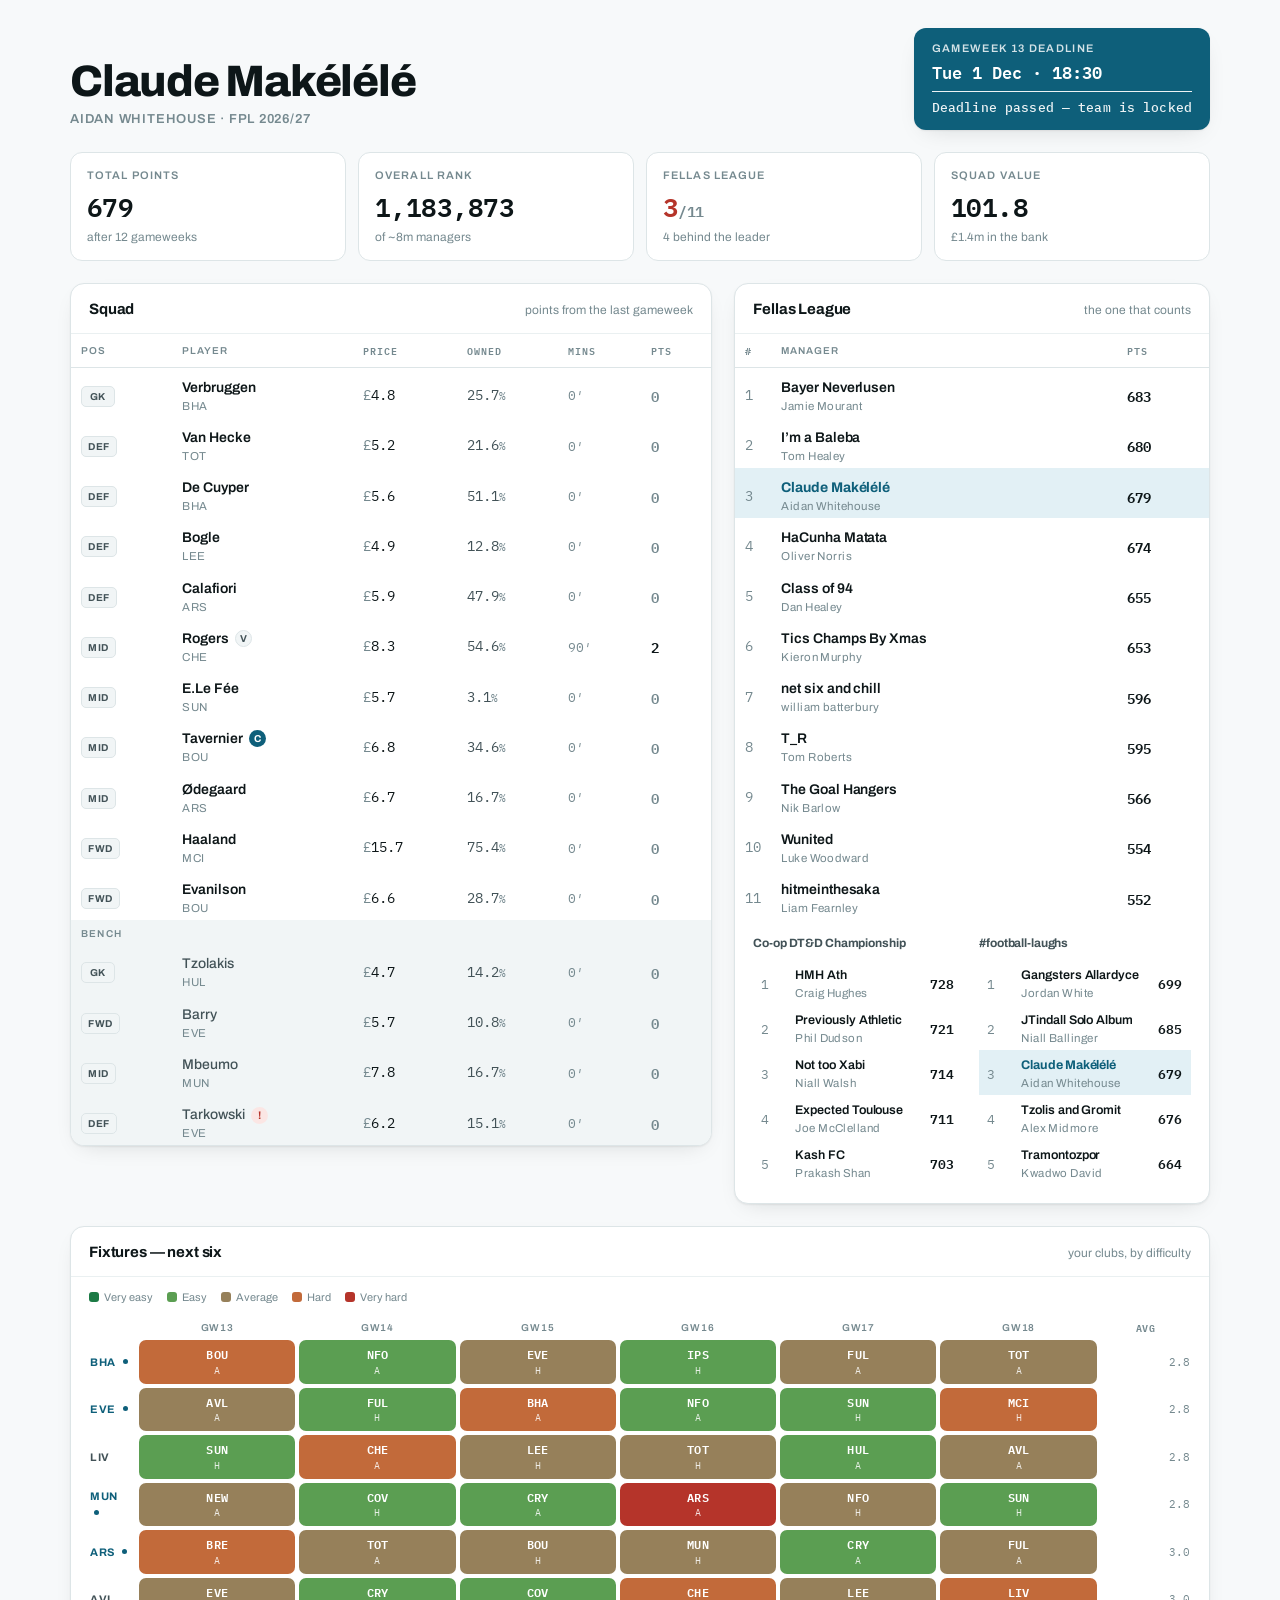
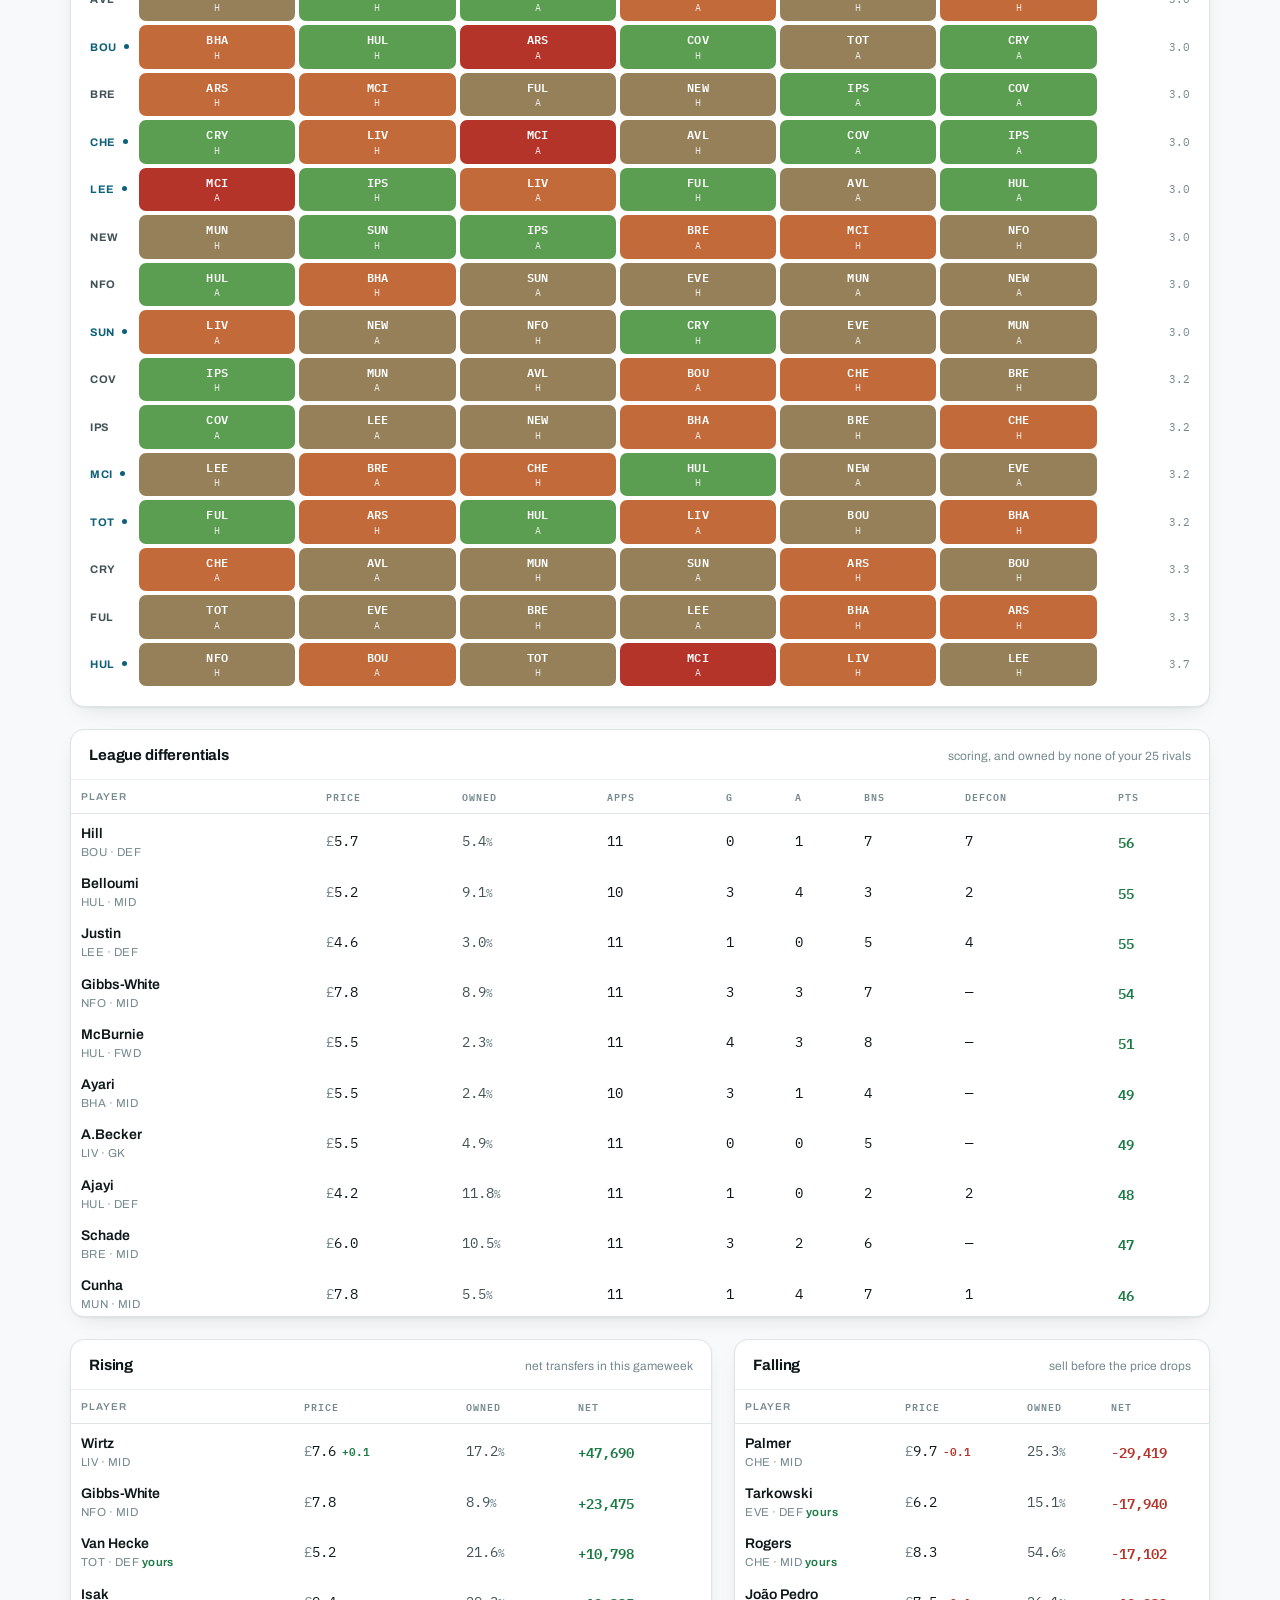
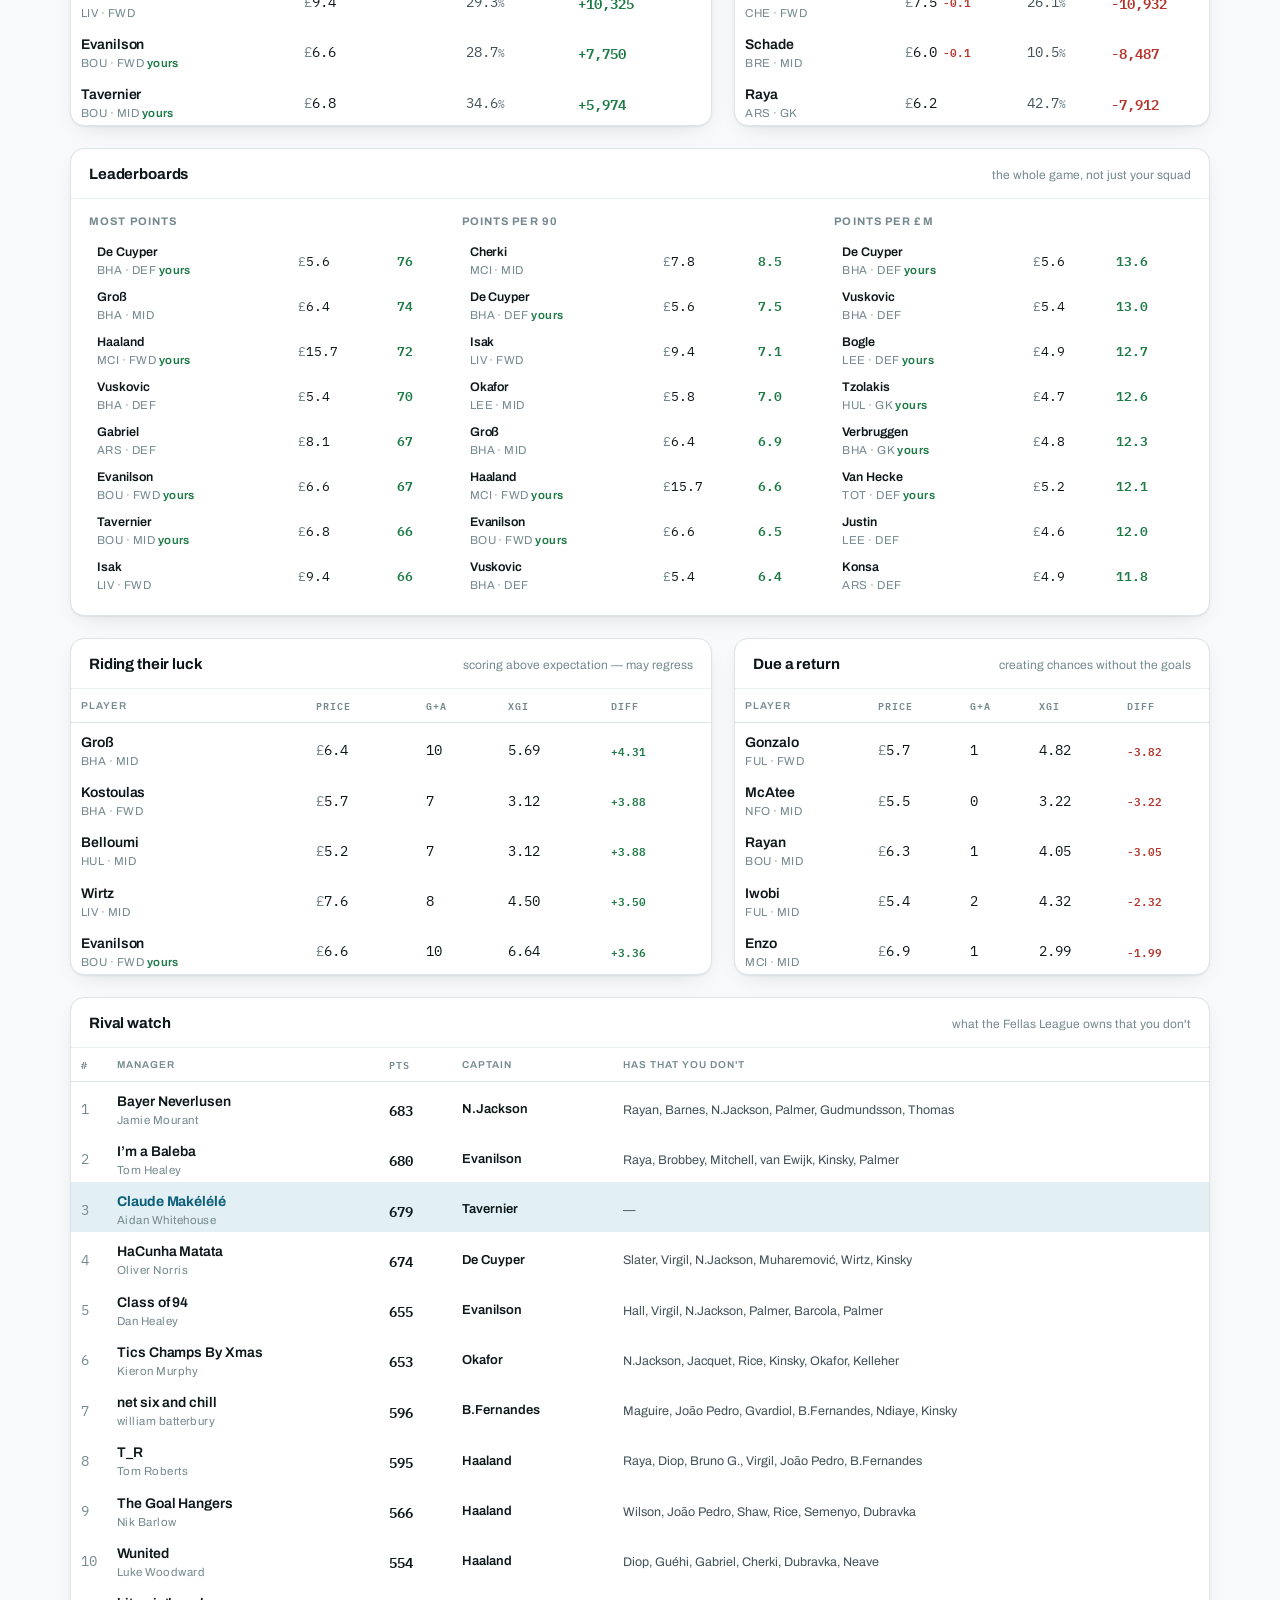
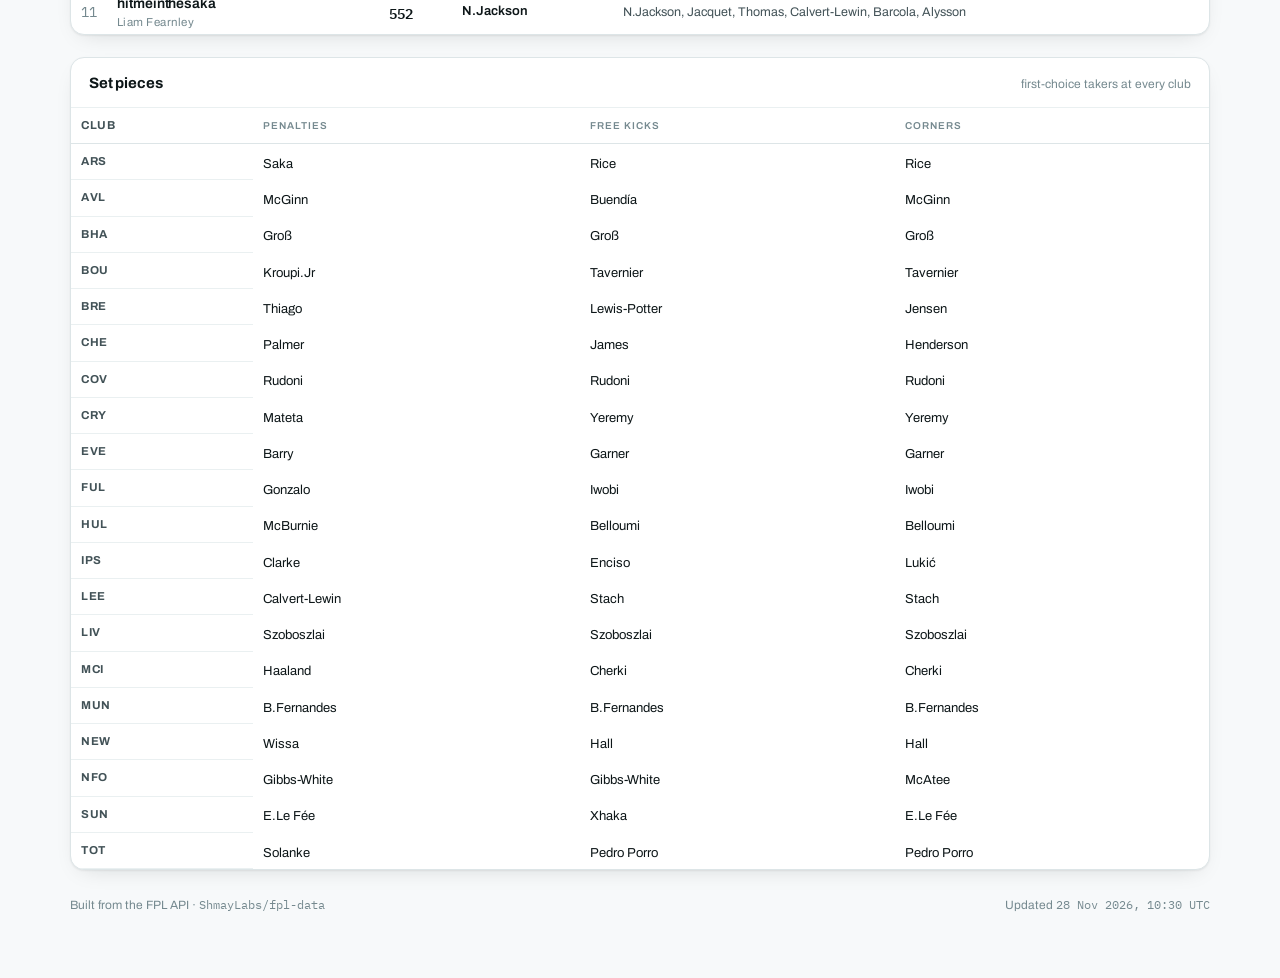
==== commit 3f2fb7e0: "data: 2026-11-28T10:30Z" ====
--- a/index.html
+++ b/index.html
@@ -417,23 +417,23 @@
       <header><h2>Rising</h2><span class="hint">net transfers in this gameweek</span></header>
       <div class="scroll"><table class="tbl">
         <thead><tr><th>Player</th><th class="num">Price</th><th class="num">Owned</th><th class="num">Net</th></tr></thead>
-        <tbody><tr><td class="who"><span class="nm">Wirtz</span><span class="club">LIV · MID</span></td><td class="num money">7.6<span class="delta up">+0.1</span></td><td class="num own">17.2<span class="pc">%</span></td><td class="num net up">+47,192</td></tr>
-<tr><td class="who"><span class="nm">Gibbs-White</span><span class="club">NFO · MID</span></td><td class="num money">7.8</td><td class="num own">8.9<span class="pc">%</span></td><td class="num net up">+23,151</td></tr>
-<tr><td class="who"><span class="nm">Van Hecke</span><span class="club">TOT · DEF <span class="yours">yours</span></span></td><td class="num money">5.2</td><td class="num own">21.6<span class="pc">%</span></td><td class="num net up">+10,641</td></tr>
-<tr><td class="who"><span class="nm">Isak</span><span class="club">LIV · FWD</span></td><td class="num money">9.4</td><td class="num own">29.3<span class="pc">%</span></td><td class="num net up">+10,202</td></tr>
-<tr><td class="who"><span class="nm">Evanilson</span><span class="club">BOU · FWD <span class="yours">yours</span></span></td><td class="num money">6.6</td><td class="num own">28.7<span class="pc">%</span></td><td class="num net up">+7,627</td></tr>
-<tr><td class="who"><span class="nm">Tavernier</span><span class="club">BOU · MID <span class="yours">yours</span></span></td><td class="num money">6.8</td><td class="num own">34.6<span class="pc">%</span></td><td class="num net up">+5,881</td></tr></tbody></table></div>
+        <tbody><tr><td class="who"><span class="nm">Wirtz</span><span class="club">LIV · MID</span></td><td class="num money">7.6<span class="delta up">+0.1</span></td><td class="num own">17.2<span class="pc">%</span></td><td class="num net up">+47,690</td></tr>
+<tr><td class="who"><span class="nm">Gibbs-White</span><span class="club">NFO · MID</span></td><td class="num money">7.8</td><td class="num own">8.9<span class="pc">%</span></td><td class="num net up">+23,475</td></tr>
+<tr><td class="who"><span class="nm">Van Hecke</span><span class="club">TOT · DEF <span class="yours">yours</span></span></td><td class="num money">5.2</td><td class="num own">21.6<span class="pc">%</span></td><td class="num net up">+10,798</td></tr>
+<tr><td class="who"><span class="nm">Isak</span><span class="club">LIV · FWD</span></td><td class="num money">9.4</td><td class="num own">29.3<span class="pc">%</span></td><td class="num net up">+10,325</td></tr>
+<tr><td class="who"><span class="nm">Evanilson</span><span class="club">BOU · FWD <span class="yours">yours</span></span></td><td class="num money">6.6</td><td class="num own">28.7<span class="pc">%</span></td><td class="num net up">+7,750</td></tr>
+<tr><td class="who"><span class="nm">Tavernier</span><span class="club">BOU · MID <span class="yours">yours</span></span></td><td class="num money">6.8</td><td class="num own">34.6<span class="pc">%</span></td><td class="num net up">+5,974</td></tr></tbody></table></div>
     </section>
     <section class="panel">
       <header><h2>Falling</h2><span class="hint">sell before the price drops</span></header>
       <div class="scroll"><table class="tbl">
         <thead><tr><th>Player</th><th class="num">Price</th><th class="num">Owned</th><th class="num">Net</th></tr></thead>
-        <tbody><tr><td class="who"><span class="nm">Palmer</span><span class="club">CHE · MID</span></td><td class="num money">9.7<span class="delta down">-0.1</span></td><td class="num own">25.3<span class="pc">%</span></td><td class="num net down">-29,119</td></tr>
-<tr><td class="who"><span class="nm">Tarkowski</span><span class="club">EVE · DEF <span class="yours">yours</span></span></td><td class="num money">6.2</td><td class="num own">15.1<span class="pc">%</span></td><td class="num net down">-17,666</td></tr>
-<tr><td class="who"><span class="nm">Rogers</span><span class="club">CHE · MID <span class="yours">yours</span></span></td><td class="num money">8.3</td><td class="num own">54.6<span class="pc">%</span></td><td class="num net down">-16,863</td></tr>
-<tr><td class="who"><span class="nm">João Pedro</span><span class="club">CHE · FWD</span></td><td class="num money">7.5<span class="delta down">-0.1</span></td><td class="num own">26.1<span class="pc">%</span></td><td class="num net down">-10,746</td></tr>
-<tr><td class="who"><span class="nm">Schade</span><span class="club">BRE · MID</span></td><td class="num money">6.0<span class="delta down">-0.1</span></td><td class="num own">10.5<span class="pc">%</span></td><td class="num net down">-8,414</td></tr>
-<tr><td class="who"><span class="nm">Raya</span><span class="club">ARS · GK</span></td><td class="num money">6.2</td><td class="num own">42.7<span class="pc">%</span></td><td class="num net down">-7,798</td></tr></tbody></table></div>
+        <tbody><tr><td class="who"><span class="nm">Palmer</span><span class="club">CHE · MID</span></td><td class="num money">9.7<span class="delta down">-0.1</span></td><td class="num own">25.3<span class="pc">%</span></td><td class="num net down">-29,419</td></tr>
+<tr><td class="who"><span class="nm">Tarkowski</span><span class="club">EVE · DEF <span class="yours">yours</span></span></td><td class="num money">6.2</td><td class="num own">15.1<span class="pc">%</span></td><td class="num net down">-17,940</td></tr>
+<tr><td class="who"><span class="nm">Rogers</span><span class="club">CHE · MID <span class="yours">yours</span></span></td><td class="num money">8.3</td><td class="num own">54.6<span class="pc">%</span></td><td class="num net down">-17,102</td></tr>
+<tr><td class="who"><span class="nm">João Pedro</span><span class="club">CHE · FWD</span></td><td class="num money">7.5<span class="delta down">-0.1</span></td><td class="num own">26.1<span class="pc">%</span></td><td class="num net down">-10,932</td></tr>
+<tr><td class="who"><span class="nm">Schade</span><span class="club">BRE · MID</span></td><td class="num money">6.0<span class="delta down">-0.1</span></td><td class="num own">10.5<span class="pc">%</span></td><td class="num net down">-8,487</td></tr>
+<tr><td class="who"><span class="nm">Raya</span><span class="club">ARS · GK</span></td><td class="num money">6.2</td><td class="num own">42.7<span class="pc">%</span></td><td class="num net down">-7,912</td></tr></tbody></table></div>
     </section>
   </div>
 
@@ -535,7 +535,7 @@
 
   <footer>
     <span>Built from the FPL API · <code>ShmayLabs/fpl-data</code></span>
-    <span>Updated <code>28 Nov 2026, 10:08 UTC</code></span>
+    <span>Updated <code>28 Nov 2026, 10:30 UTC</code></span>
   </footer>
 </div>
 
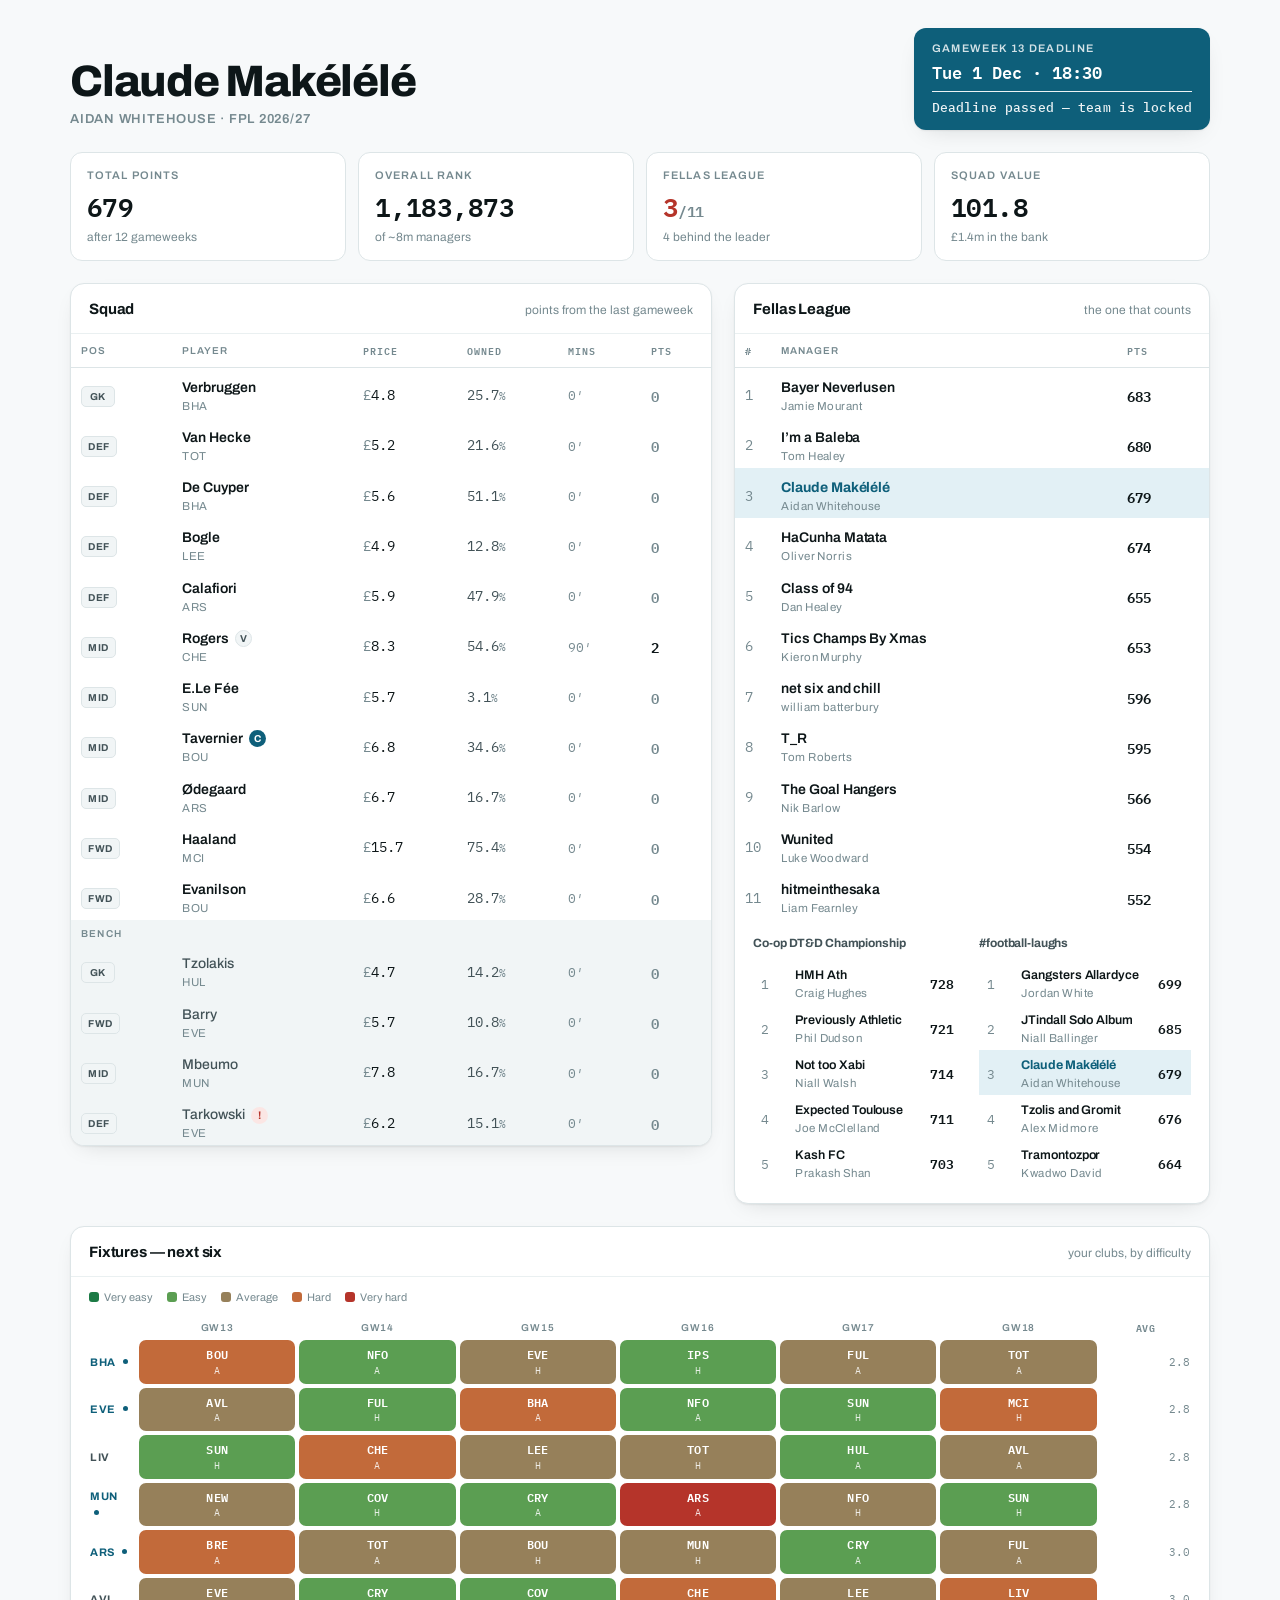
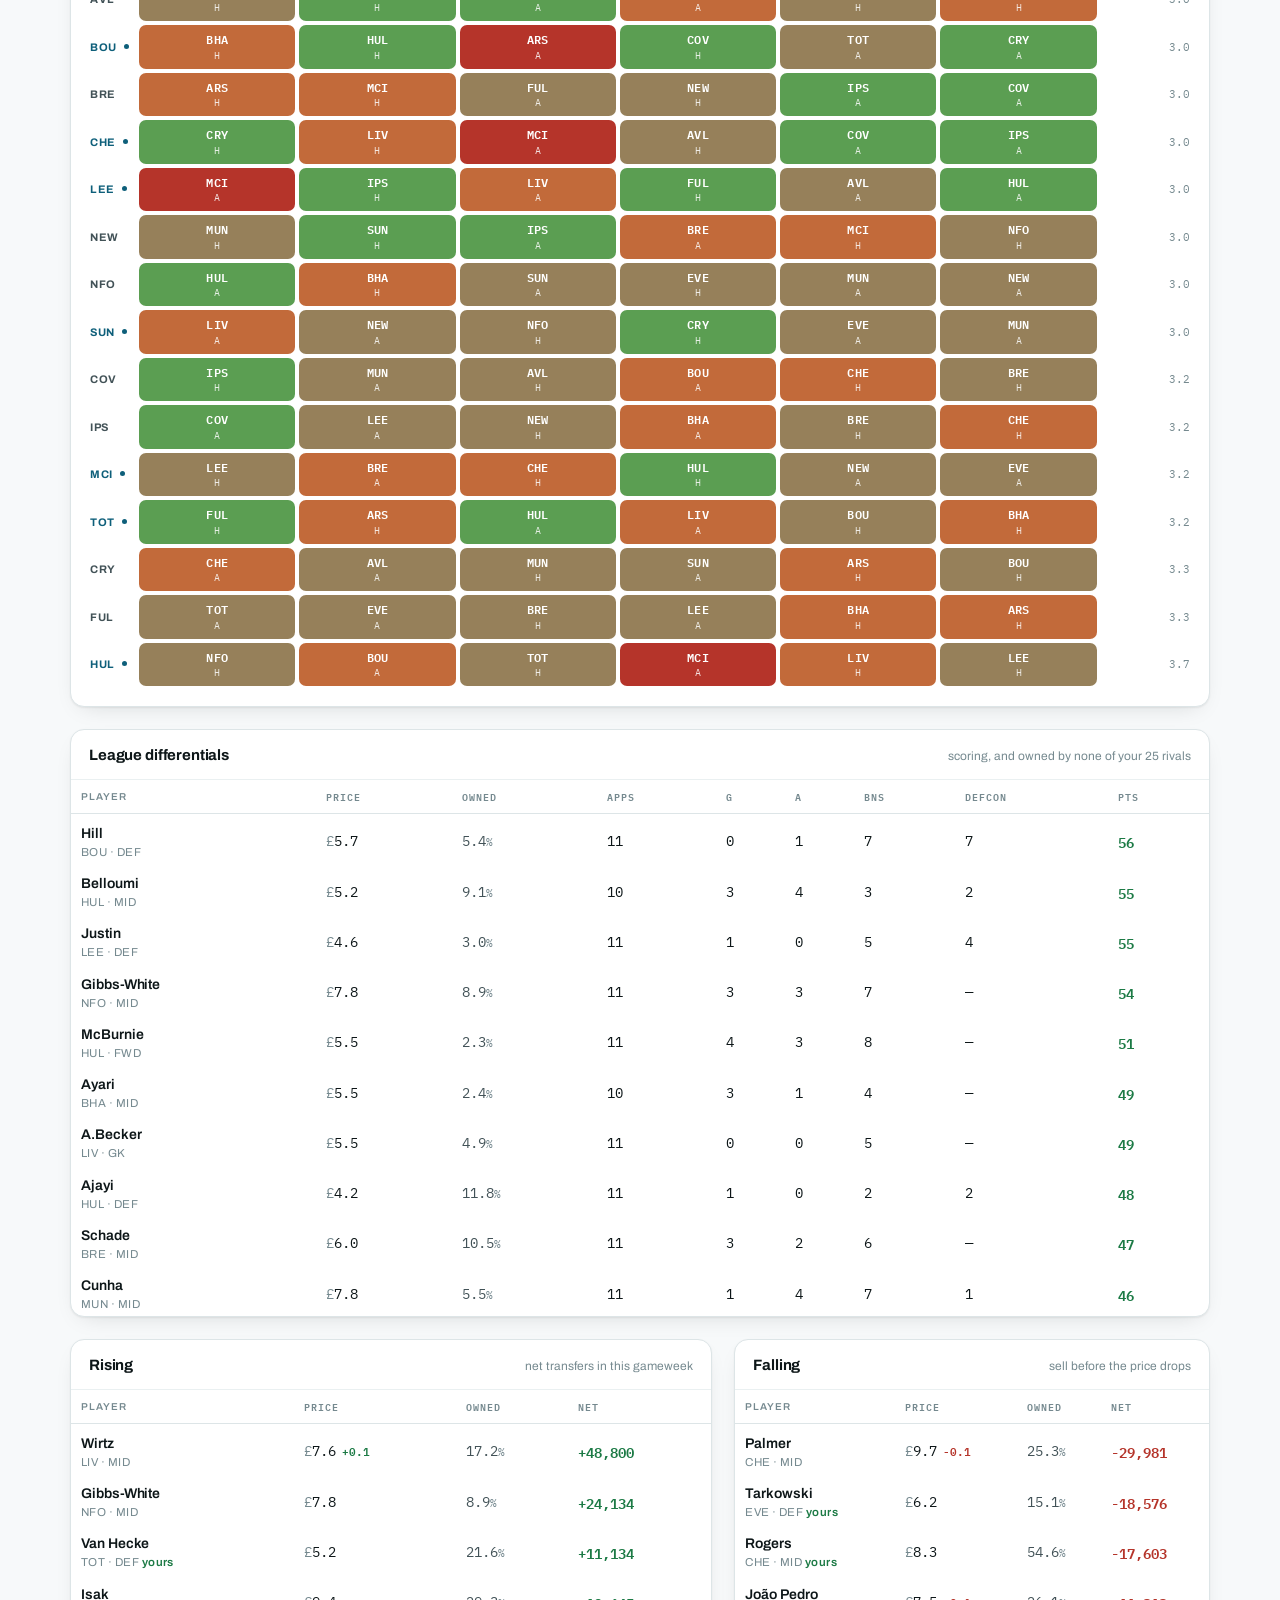
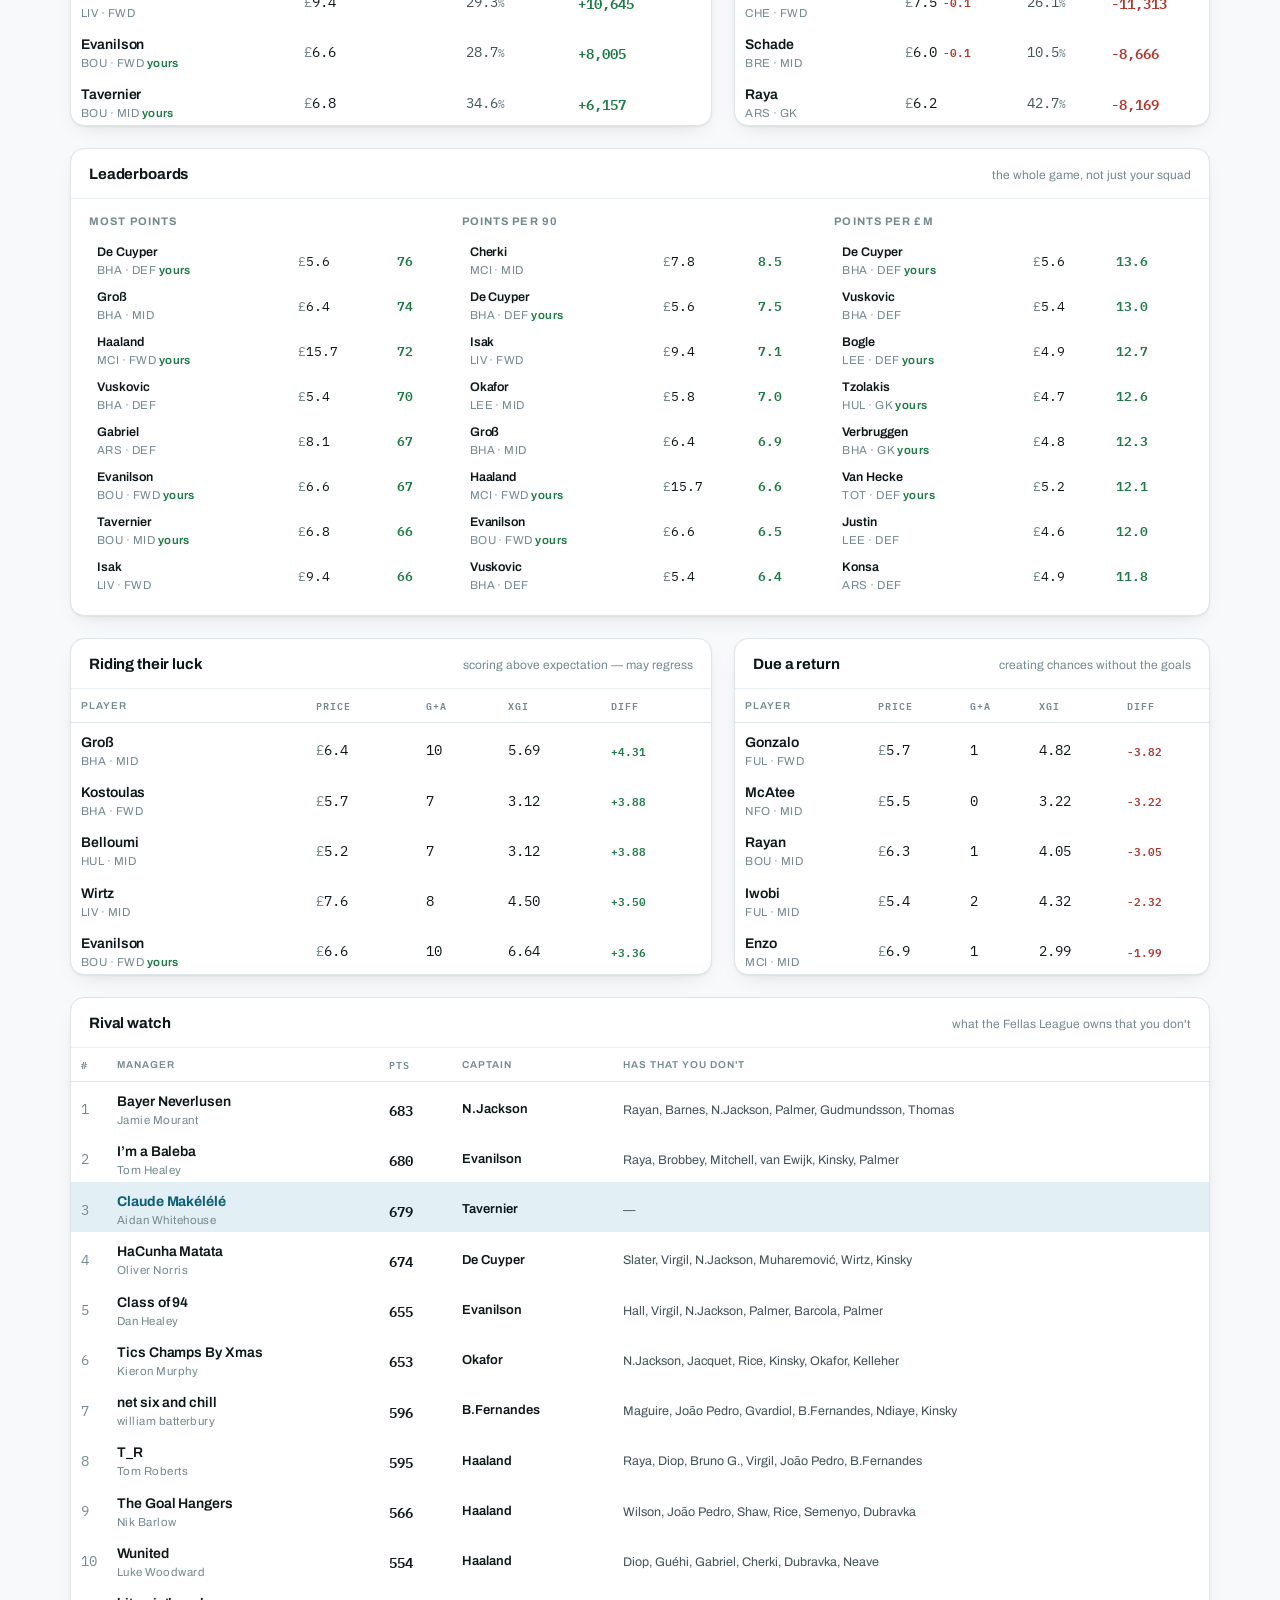
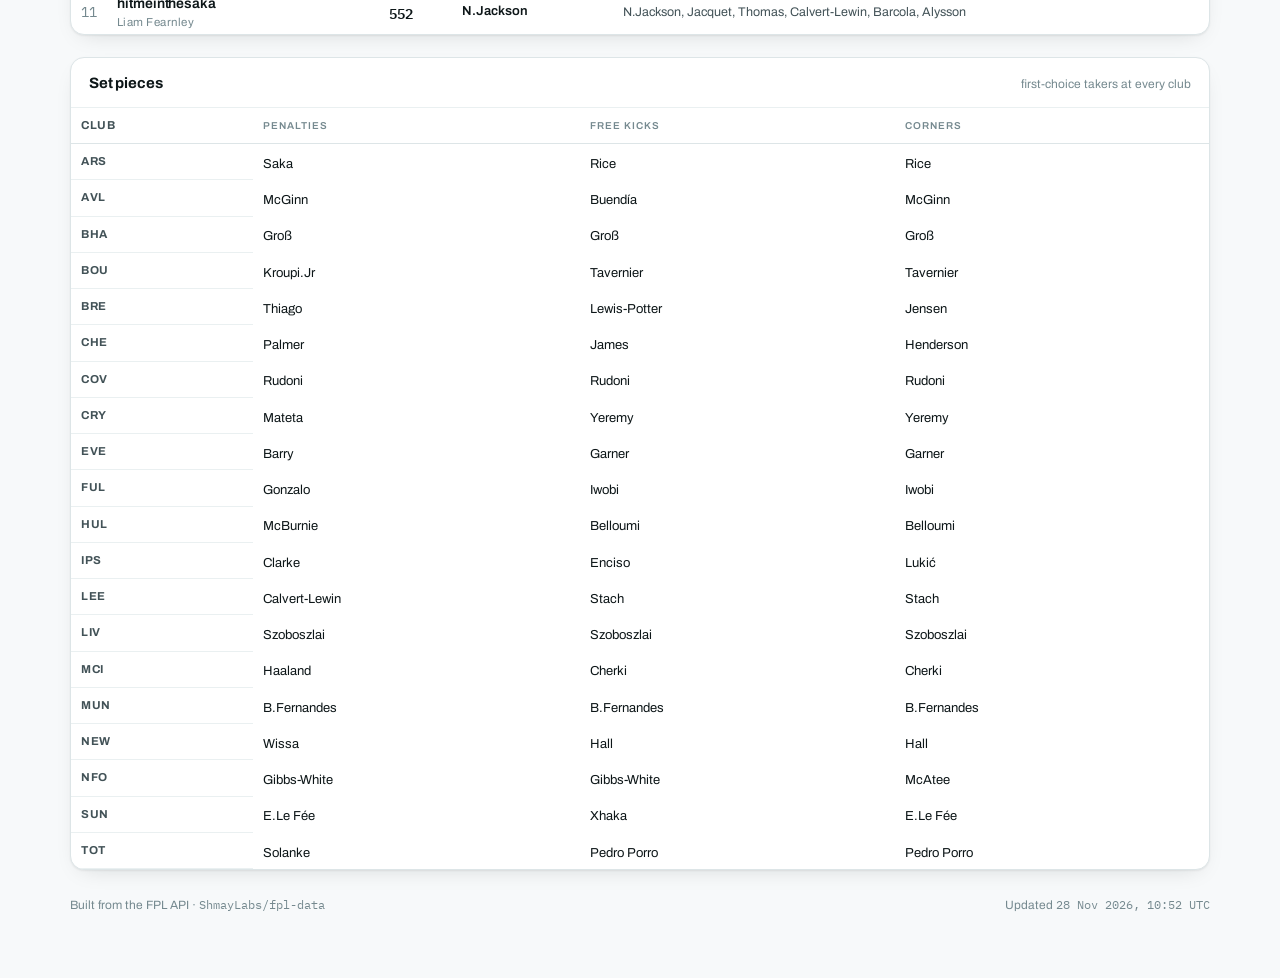
==== commit f18e680c: "data: 2026-11-28T10:52Z" ====
--- a/index.html
+++ b/index.html
@@ -417,23 +417,23 @@
       <header><h2>Rising</h2><span class="hint">net transfers in this gameweek</span></header>
       <div class="scroll"><table class="tbl">
         <thead><tr><th>Player</th><th class="num">Price</th><th class="num">Owned</th><th class="num">Net</th></tr></thead>
-        <tbody><tr><td class="who"><span class="nm">Wirtz</span><span class="club">LIV · MID</span></td><td class="num money">7.6<span class="delta up">+0.1</span></td><td class="num own">17.2<span class="pc">%</span></td><td class="num net up">+47,690</td></tr>
-<tr><td class="who"><span class="nm">Gibbs-White</span><span class="club">NFO · MID</span></td><td class="num money">7.8</td><td class="num own">8.9<span class="pc">%</span></td><td class="num net up">+23,475</td></tr>
-<tr><td class="who"><span class="nm">Van Hecke</span><span class="club">TOT · DEF <span class="yours">yours</span></span></td><td class="num money">5.2</td><td class="num own">21.6<span class="pc">%</span></td><td class="num net up">+10,798</td></tr>
-<tr><td class="who"><span class="nm">Isak</span><span class="club">LIV · FWD</span></td><td class="num money">9.4</td><td class="num own">29.3<span class="pc">%</span></td><td class="num net up">+10,325</td></tr>
-<tr><td class="who"><span class="nm">Evanilson</span><span class="club">BOU · FWD <span class="yours">yours</span></span></td><td class="num money">6.6</td><td class="num own">28.7<span class="pc">%</span></td><td class="num net up">+7,750</td></tr>
-<tr><td class="who"><span class="nm">Tavernier</span><span class="club">BOU · MID <span class="yours">yours</span></span></td><td class="num money">6.8</td><td class="num own">34.6<span class="pc">%</span></td><td class="num net up">+5,974</td></tr></tbody></table></div>
+        <tbody><tr><td class="who"><span class="nm">Wirtz</span><span class="club">LIV · MID</span></td><td class="num money">7.6<span class="delta up">+0.1</span></td><td class="num own">17.2<span class="pc">%</span></td><td class="num net up">+48,800</td></tr>
+<tr><td class="who"><span class="nm">Gibbs-White</span><span class="club">NFO · MID</span></td><td class="num money">7.8</td><td class="num own">8.9<span class="pc">%</span></td><td class="num net up">+24,134</td></tr>
+<tr><td class="who"><span class="nm">Van Hecke</span><span class="club">TOT · DEF <span class="yours">yours</span></span></td><td class="num money">5.2</td><td class="num own">21.6<span class="pc">%</span></td><td class="num net up">+11,134</td></tr>
+<tr><td class="who"><span class="nm">Isak</span><span class="club">LIV · FWD</span></td><td class="num money">9.4</td><td class="num own">29.3<span class="pc">%</span></td><td class="num net up">+10,645</td></tr>
+<tr><td class="who"><span class="nm">Evanilson</span><span class="club">BOU · FWD <span class="yours">yours</span></span></td><td class="num money">6.6</td><td class="num own">28.7<span class="pc">%</span></td><td class="num net up">+8,005</td></tr>
+<tr><td class="who"><span class="nm">Tavernier</span><span class="club">BOU · MID <span class="yours">yours</span></span></td><td class="num money">6.8</td><td class="num own">34.6<span class="pc">%</span></td><td class="num net up">+6,157</td></tr></tbody></table></div>
     </section>
     <section class="panel">
       <header><h2>Falling</h2><span class="hint">sell before the price drops</span></header>
       <div class="scroll"><table class="tbl">
         <thead><tr><th>Player</th><th class="num">Price</th><th class="num">Owned</th><th class="num">Net</th></tr></thead>
-        <tbody><tr><td class="who"><span class="nm">Palmer</span><span class="club">CHE · MID</span></td><td class="num money">9.7<span class="delta down">-0.1</span></td><td class="num own">25.3<span class="pc">%</span></td><td class="num net down">-29,419</td></tr>
-<tr><td class="who"><span class="nm">Tarkowski</span><span class="club">EVE · DEF <span class="yours">yours</span></span></td><td class="num money">6.2</td><td class="num own">15.1<span class="pc">%</span></td><td class="num net down">-17,940</td></tr>
-<tr><td class="who"><span class="nm">Rogers</span><span class="club">CHE · MID <span class="yours">yours</span></span></td><td class="num money">8.3</td><td class="num own">54.6<span class="pc">%</span></td><td class="num net down">-17,102</td></tr>
-<tr><td class="who"><span class="nm">João Pedro</span><span class="club">CHE · FWD</span></td><td class="num money">7.5<span class="delta down">-0.1</span></td><td class="num own">26.1<span class="pc">%</span></td><td class="num net down">-10,932</td></tr>
-<tr><td class="who"><span class="nm">Schade</span><span class="club">BRE · MID</span></td><td class="num money">6.0<span class="delta down">-0.1</span></td><td class="num own">10.5<span class="pc">%</span></td><td class="num net down">-8,487</td></tr>
-<tr><td class="who"><span class="nm">Raya</span><span class="club">ARS · GK</span></td><td class="num money">6.2</td><td class="num own">42.7<span class="pc">%</span></td><td class="num net down">-7,912</td></tr></tbody></table></div>
+        <tbody><tr><td class="who"><span class="nm">Palmer</span><span class="club">CHE · MID</span></td><td class="num money">9.7<span class="delta down">-0.1</span></td><td class="num own">25.3<span class="pc">%</span></td><td class="num net down">-29,981</td></tr>
+<tr><td class="who"><span class="nm">Tarkowski</span><span class="club">EVE · DEF <span class="yours">yours</span></span></td><td class="num money">6.2</td><td class="num own">15.1<span class="pc">%</span></td><td class="num net down">-18,576</td></tr>
+<tr><td class="who"><span class="nm">Rogers</span><span class="club">CHE · MID <span class="yours">yours</span></span></td><td class="num money">8.3</td><td class="num own">54.6<span class="pc">%</span></td><td class="num net down">-17,603</td></tr>
+<tr><td class="who"><span class="nm">João Pedro</span><span class="club">CHE · FWD</span></td><td class="num money">7.5<span class="delta down">-0.1</span></td><td class="num own">26.1<span class="pc">%</span></td><td class="num net down">-11,313</td></tr>
+<tr><td class="who"><span class="nm">Schade</span><span class="club">BRE · MID</span></td><td class="num money">6.0<span class="delta down">-0.1</span></td><td class="num own">10.5<span class="pc">%</span></td><td class="num net down">-8,666</td></tr>
+<tr><td class="who"><span class="nm">Raya</span><span class="club">ARS · GK</span></td><td class="num money">6.2</td><td class="num own">42.7<span class="pc">%</span></td><td class="num net down">-8,169</td></tr></tbody></table></div>
     </section>
   </div>
 
@@ -535,7 +535,7 @@
 
   <footer>
     <span>Built from the FPL API · <code>ShmayLabs/fpl-data</code></span>
-    <span>Updated <code>28 Nov 2026, 10:30 UTC</code></span>
+    <span>Updated <code>28 Nov 2026, 10:52 UTC</code></span>
   </footer>
 </div>
 
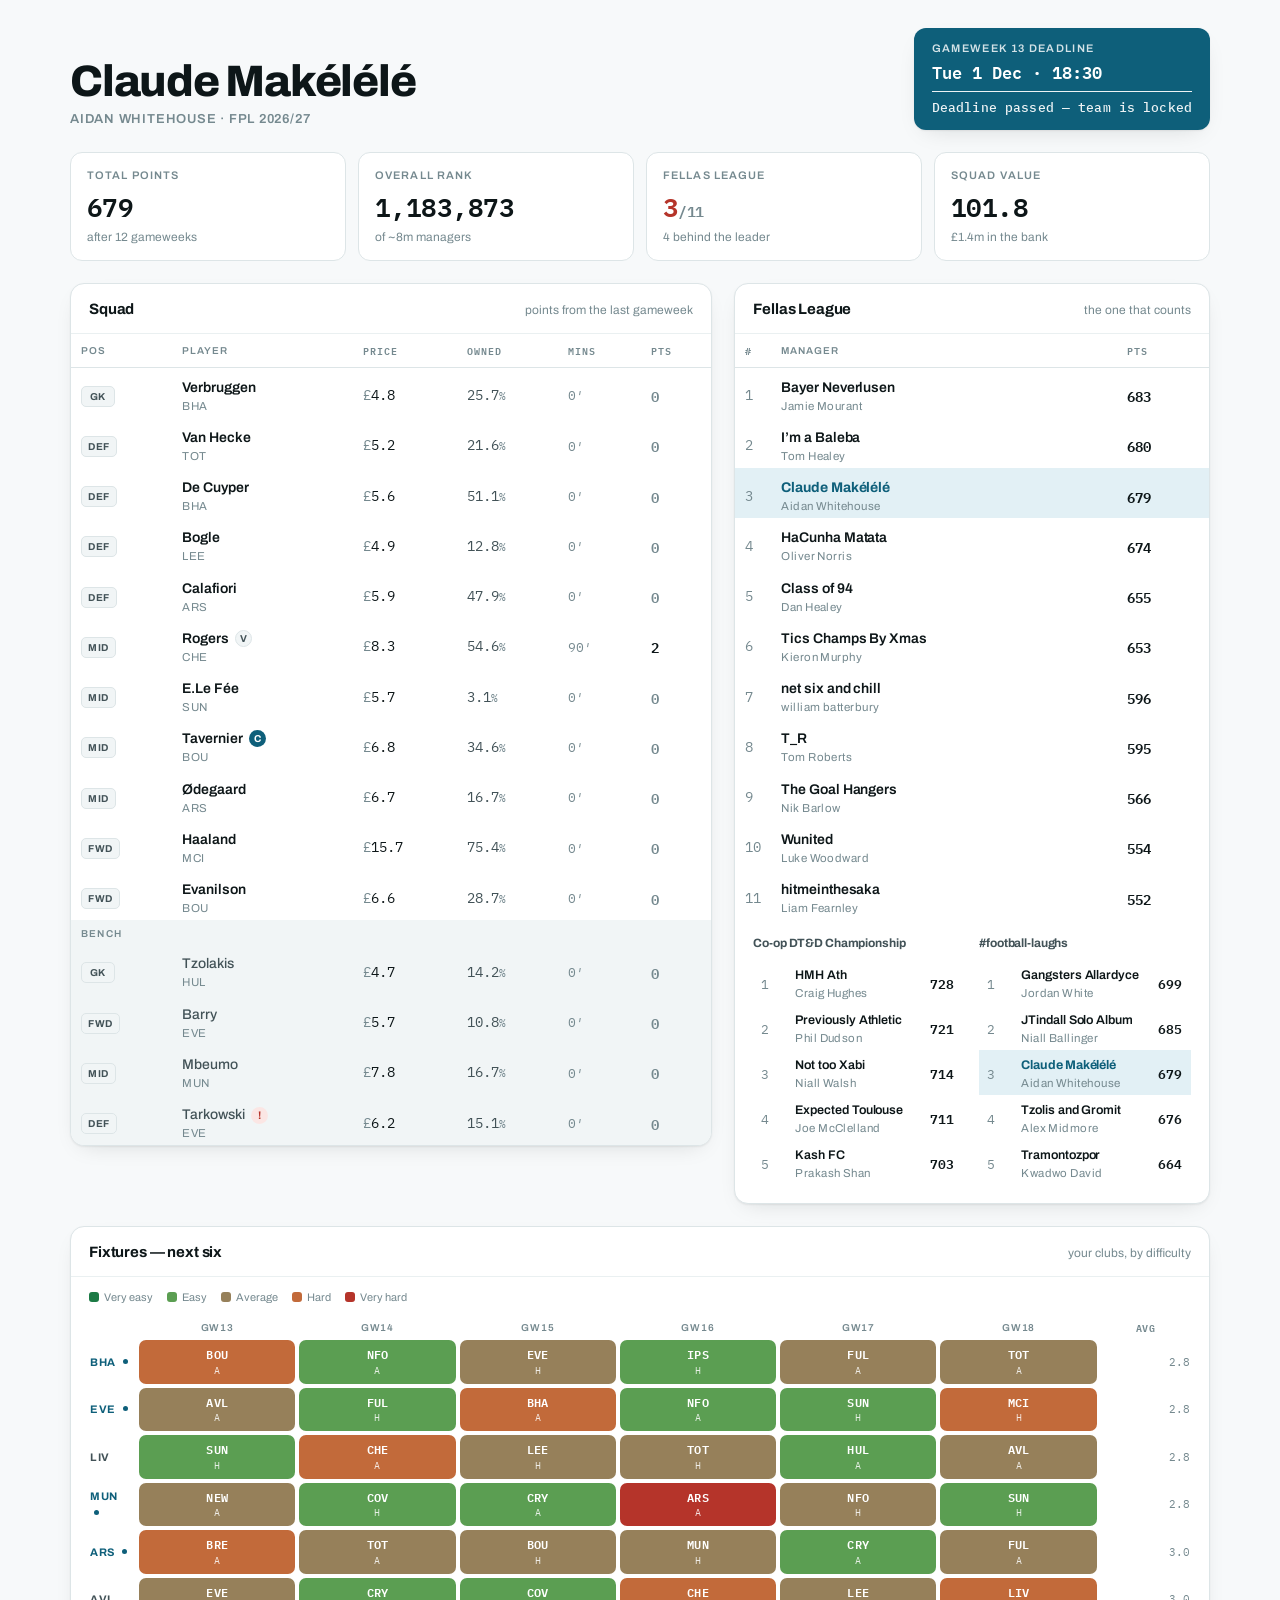
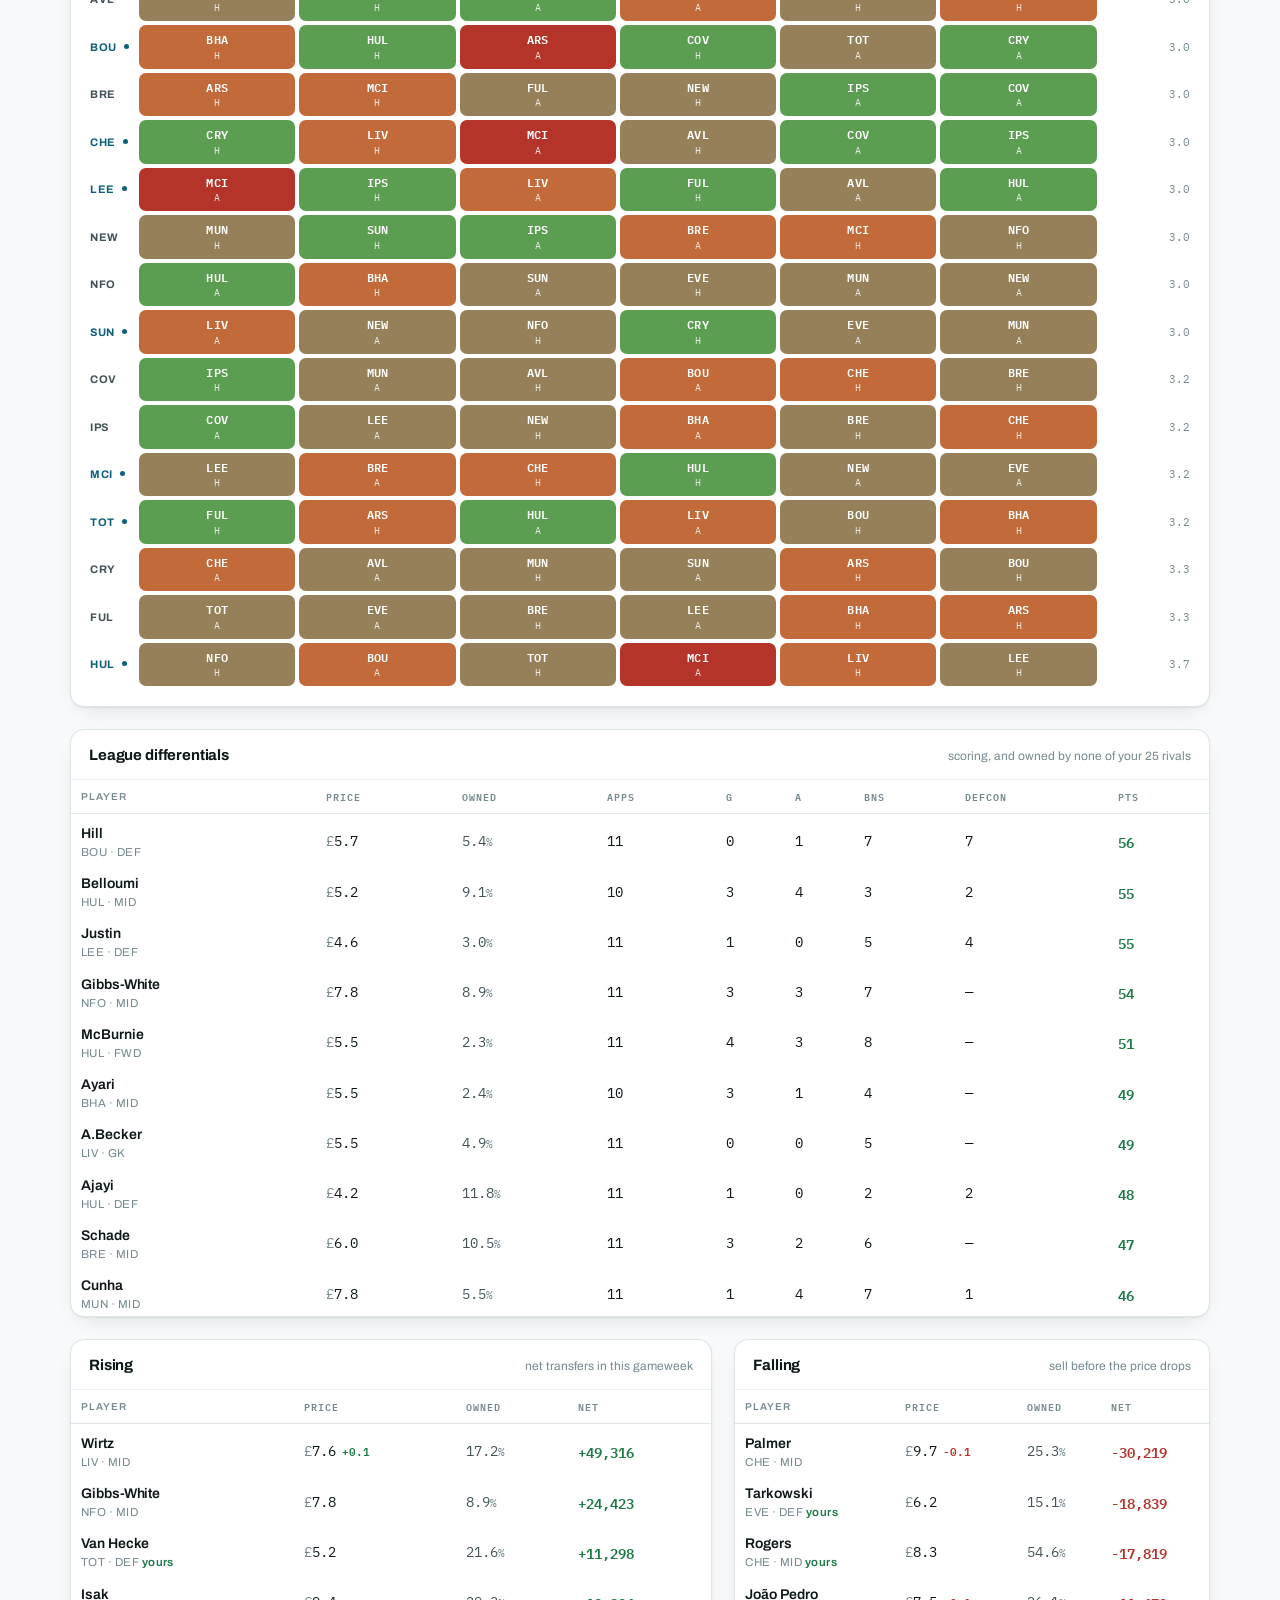
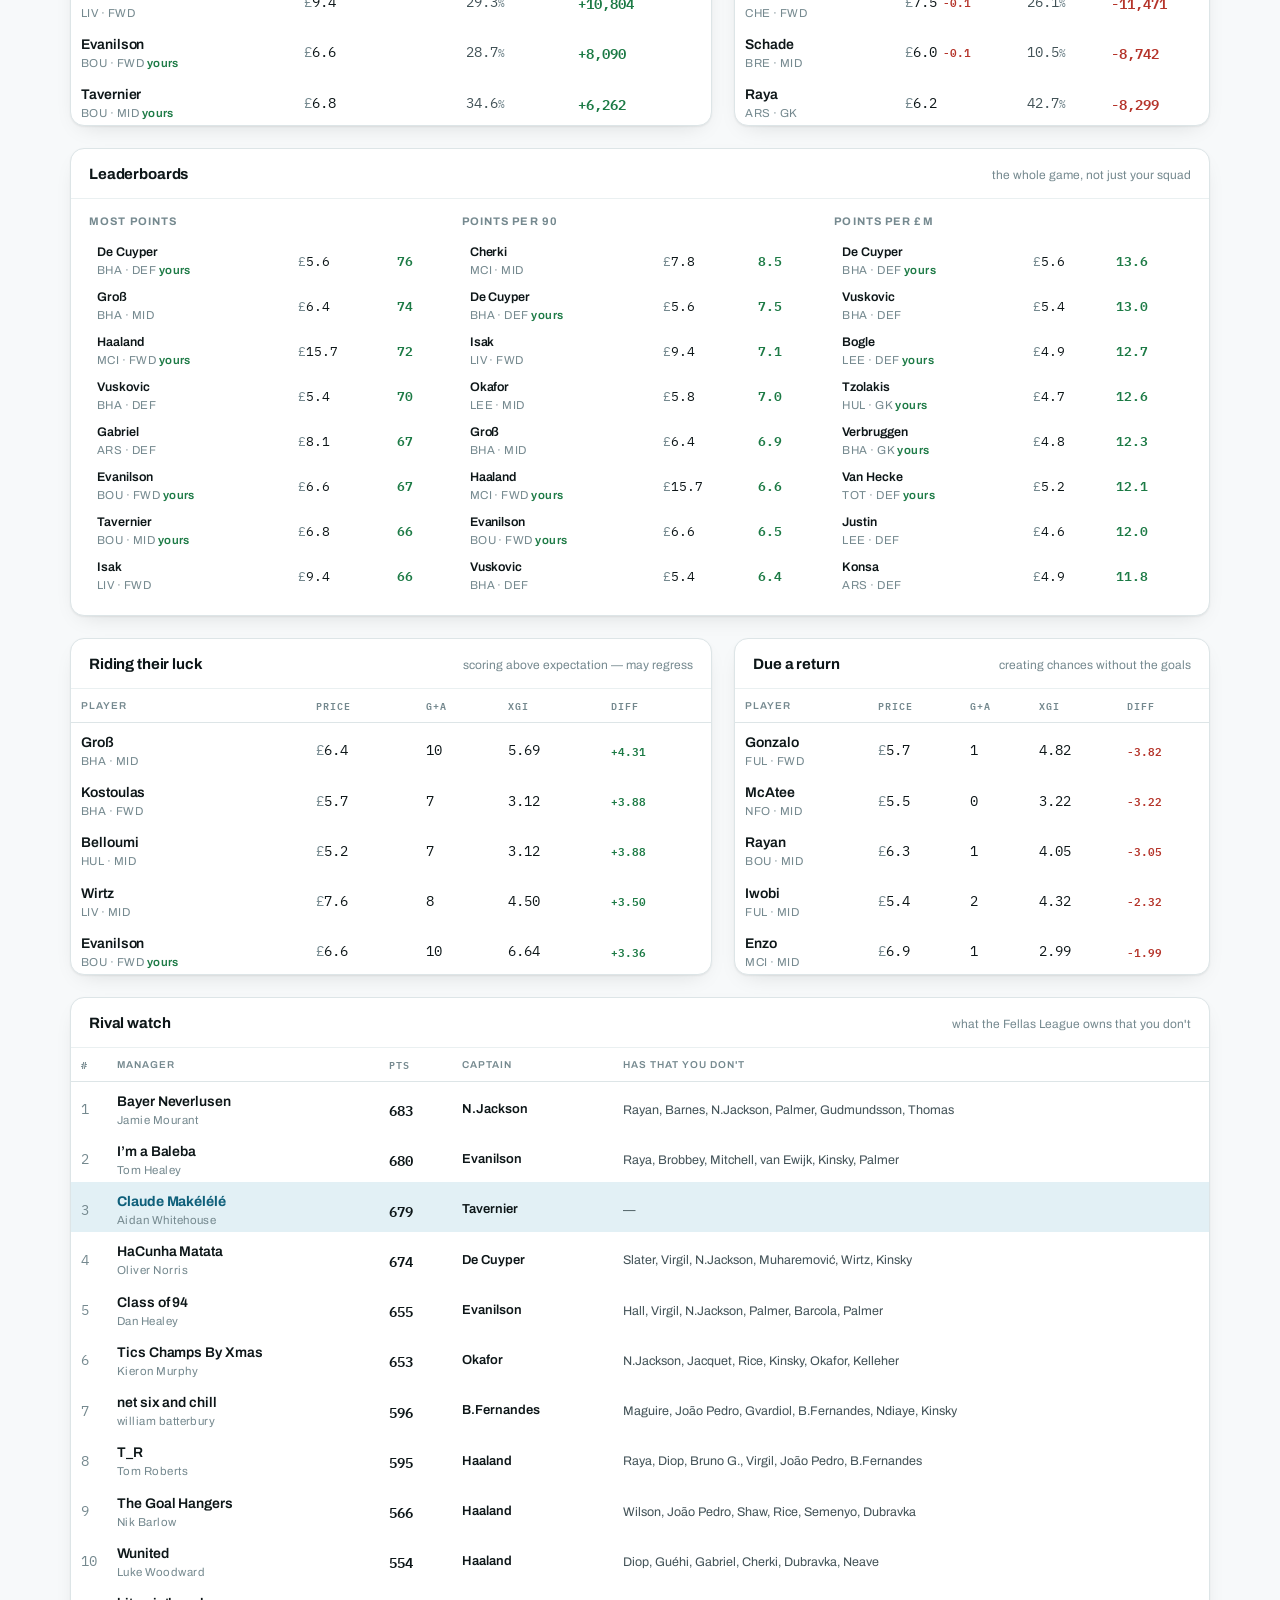
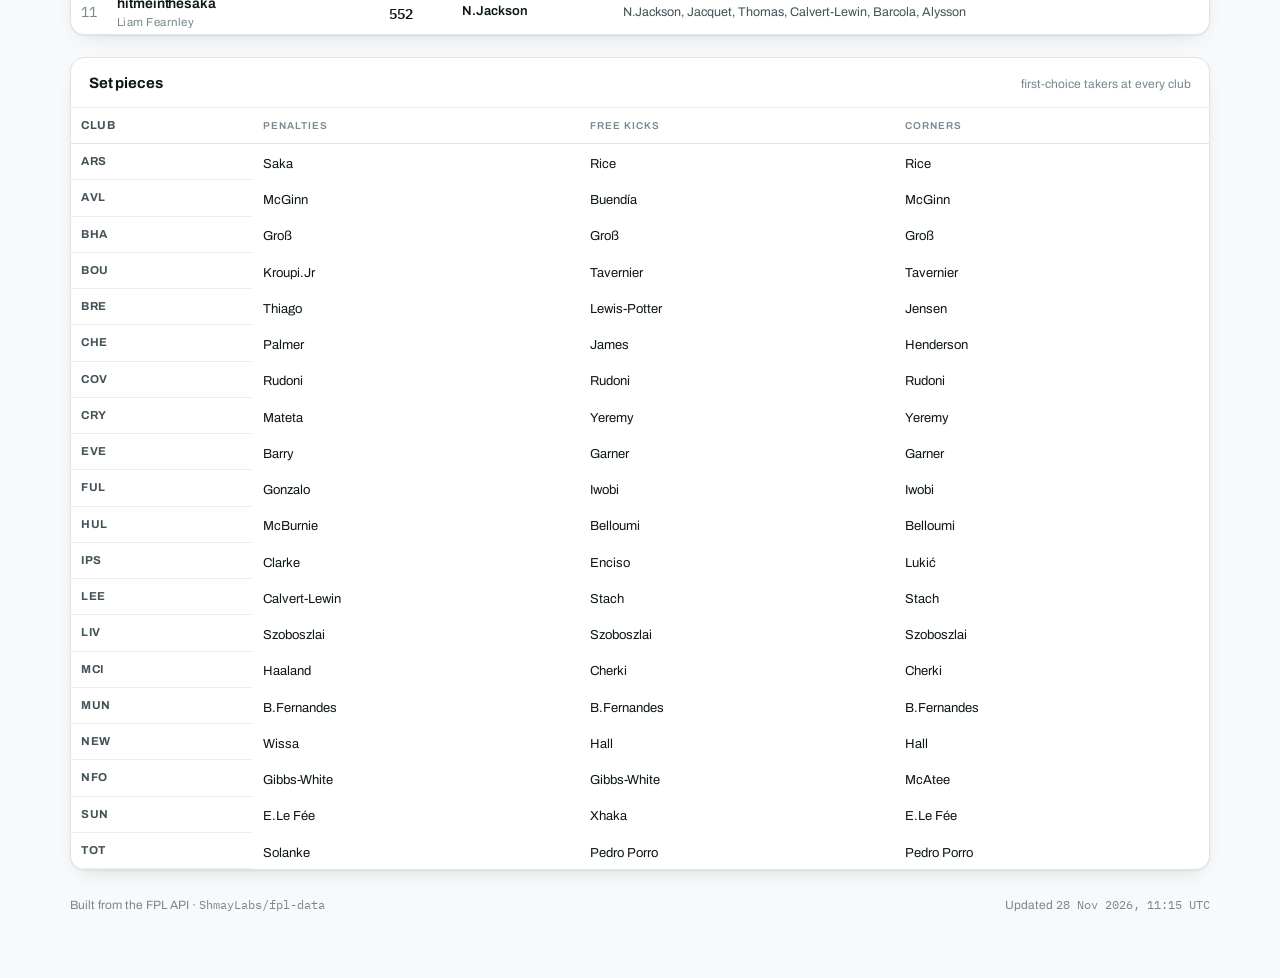
==== commit 818c194c: "data: 2026-11-28T11:15Z" ====
--- a/index.html
+++ b/index.html
@@ -417,23 +417,23 @@
       <header><h2>Rising</h2><span class="hint">net transfers in this gameweek</span></header>
       <div class="scroll"><table class="tbl">
         <thead><tr><th>Player</th><th class="num">Price</th><th class="num">Owned</th><th class="num">Net</th></tr></thead>
-        <tbody><tr><td class="who"><span class="nm">Wirtz</span><span class="club">LIV · MID</span></td><td class="num money">7.6<span class="delta up">+0.1</span></td><td class="num own">17.2<span class="pc">%</span></td><td class="num net up">+48,800</td></tr>
-<tr><td class="who"><span class="nm">Gibbs-White</span><span class="club">NFO · MID</span></td><td class="num money">7.8</td><td class="num own">8.9<span class="pc">%</span></td><td class="num net up">+24,134</td></tr>
-<tr><td class="who"><span class="nm">Van Hecke</span><span class="club">TOT · DEF <span class="yours">yours</span></span></td><td class="num money">5.2</td><td class="num own">21.6<span class="pc">%</span></td><td class="num net up">+11,134</td></tr>
-<tr><td class="who"><span class="nm">Isak</span><span class="club">LIV · FWD</span></td><td class="num money">9.4</td><td class="num own">29.3<span class="pc">%</span></td><td class="num net up">+10,645</td></tr>
-<tr><td class="who"><span class="nm">Evanilson</span><span class="club">BOU · FWD <span class="yours">yours</span></span></td><td class="num money">6.6</td><td class="num own">28.7<span class="pc">%</span></td><td class="num net up">+8,005</td></tr>
-<tr><td class="who"><span class="nm">Tavernier</span><span class="club">BOU · MID <span class="yours">yours</span></span></td><td class="num money">6.8</td><td class="num own">34.6<span class="pc">%</span></td><td class="num net up">+6,157</td></tr></tbody></table></div>
+        <tbody><tr><td class="who"><span class="nm">Wirtz</span><span class="club">LIV · MID</span></td><td class="num money">7.6<span class="delta up">+0.1</span></td><td class="num own">17.2<span class="pc">%</span></td><td class="num net up">+49,316</td></tr>
+<tr><td class="who"><span class="nm">Gibbs-White</span><span class="club">NFO · MID</span></td><td class="num money">7.8</td><td class="num own">8.9<span class="pc">%</span></td><td class="num net up">+24,423</td></tr>
+<tr><td class="who"><span class="nm">Van Hecke</span><span class="club">TOT · DEF <span class="yours">yours</span></span></td><td class="num money">5.2</td><td class="num own">21.6<span class="pc">%</span></td><td class="num net up">+11,298</td></tr>
+<tr><td class="who"><span class="nm">Isak</span><span class="club">LIV · FWD</span></td><td class="num money">9.4</td><td class="num own">29.3<span class="pc">%</span></td><td class="num net up">+10,804</td></tr>
+<tr><td class="who"><span class="nm">Evanilson</span><span class="club">BOU · FWD <span class="yours">yours</span></span></td><td class="num money">6.6</td><td class="num own">28.7<span class="pc">%</span></td><td class="num net up">+8,090</td></tr>
+<tr><td class="who"><span class="nm">Tavernier</span><span class="club">BOU · MID <span class="yours">yours</span></span></td><td class="num money">6.8</td><td class="num own">34.6<span class="pc">%</span></td><td class="num net up">+6,262</td></tr></tbody></table></div>
     </section>
     <section class="panel">
       <header><h2>Falling</h2><span class="hint">sell before the price drops</span></header>
       <div class="scroll"><table class="tbl">
         <thead><tr><th>Player</th><th class="num">Price</th><th class="num">Owned</th><th class="num">Net</th></tr></thead>
-        <tbody><tr><td class="who"><span class="nm">Palmer</span><span class="club">CHE · MID</span></td><td class="num money">9.7<span class="delta down">-0.1</span></td><td class="num own">25.3<span class="pc">%</span></td><td class="num net down">-29,981</td></tr>
-<tr><td class="who"><span class="nm">Tarkowski</span><span class="club">EVE · DEF <span class="yours">yours</span></span></td><td class="num money">6.2</td><td class="num own">15.1<span class="pc">%</span></td><td class="num net down">-18,576</td></tr>
-<tr><td class="who"><span class="nm">Rogers</span><span class="club">CHE · MID <span class="yours">yours</span></span></td><td class="num money">8.3</td><td class="num own">54.6<span class="pc">%</span></td><td class="num net down">-17,603</td></tr>
-<tr><td class="who"><span class="nm">João Pedro</span><span class="club">CHE · FWD</span></td><td class="num money">7.5<span class="delta down">-0.1</span></td><td class="num own">26.1<span class="pc">%</span></td><td class="num net down">-11,313</td></tr>
-<tr><td class="who"><span class="nm">Schade</span><span class="club">BRE · MID</span></td><td class="num money">6.0<span class="delta down">-0.1</span></td><td class="num own">10.5<span class="pc">%</span></td><td class="num net down">-8,666</td></tr>
-<tr><td class="who"><span class="nm">Raya</span><span class="club">ARS · GK</span></td><td class="num money">6.2</td><td class="num own">42.7<span class="pc">%</span></td><td class="num net down">-8,169</td></tr></tbody></table></div>
+        <tbody><tr><td class="who"><span class="nm">Palmer</span><span class="club">CHE · MID</span></td><td class="num money">9.7<span class="delta down">-0.1</span></td><td class="num own">25.3<span class="pc">%</span></td><td class="num net down">-30,219</td></tr>
+<tr><td class="who"><span class="nm">Tarkowski</span><span class="club">EVE · DEF <span class="yours">yours</span></span></td><td class="num money">6.2</td><td class="num own">15.1<span class="pc">%</span></td><td class="num net down">-18,839</td></tr>
+<tr><td class="who"><span class="nm">Rogers</span><span class="club">CHE · MID <span class="yours">yours</span></span></td><td class="num money">8.3</td><td class="num own">54.6<span class="pc">%</span></td><td class="num net down">-17,819</td></tr>
+<tr><td class="who"><span class="nm">João Pedro</span><span class="club">CHE · FWD</span></td><td class="num money">7.5<span class="delta down">-0.1</span></td><td class="num own">26.1<span class="pc">%</span></td><td class="num net down">-11,471</td></tr>
+<tr><td class="who"><span class="nm">Schade</span><span class="club">BRE · MID</span></td><td class="num money">6.0<span class="delta down">-0.1</span></td><td class="num own">10.5<span class="pc">%</span></td><td class="num net down">-8,742</td></tr>
+<tr><td class="who"><span class="nm">Raya</span><span class="club">ARS · GK</span></td><td class="num money">6.2</td><td class="num own">42.7<span class="pc">%</span></td><td class="num net down">-8,299</td></tr></tbody></table></div>
     </section>
   </div>
 
@@ -535,7 +535,7 @@
 
   <footer>
     <span>Built from the FPL API · <code>ShmayLabs/fpl-data</code></span>
-    <span>Updated <code>28 Nov 2026, 10:52 UTC</code></span>
+    <span>Updated <code>28 Nov 2026, 11:15 UTC</code></span>
   </footer>
 </div>
 
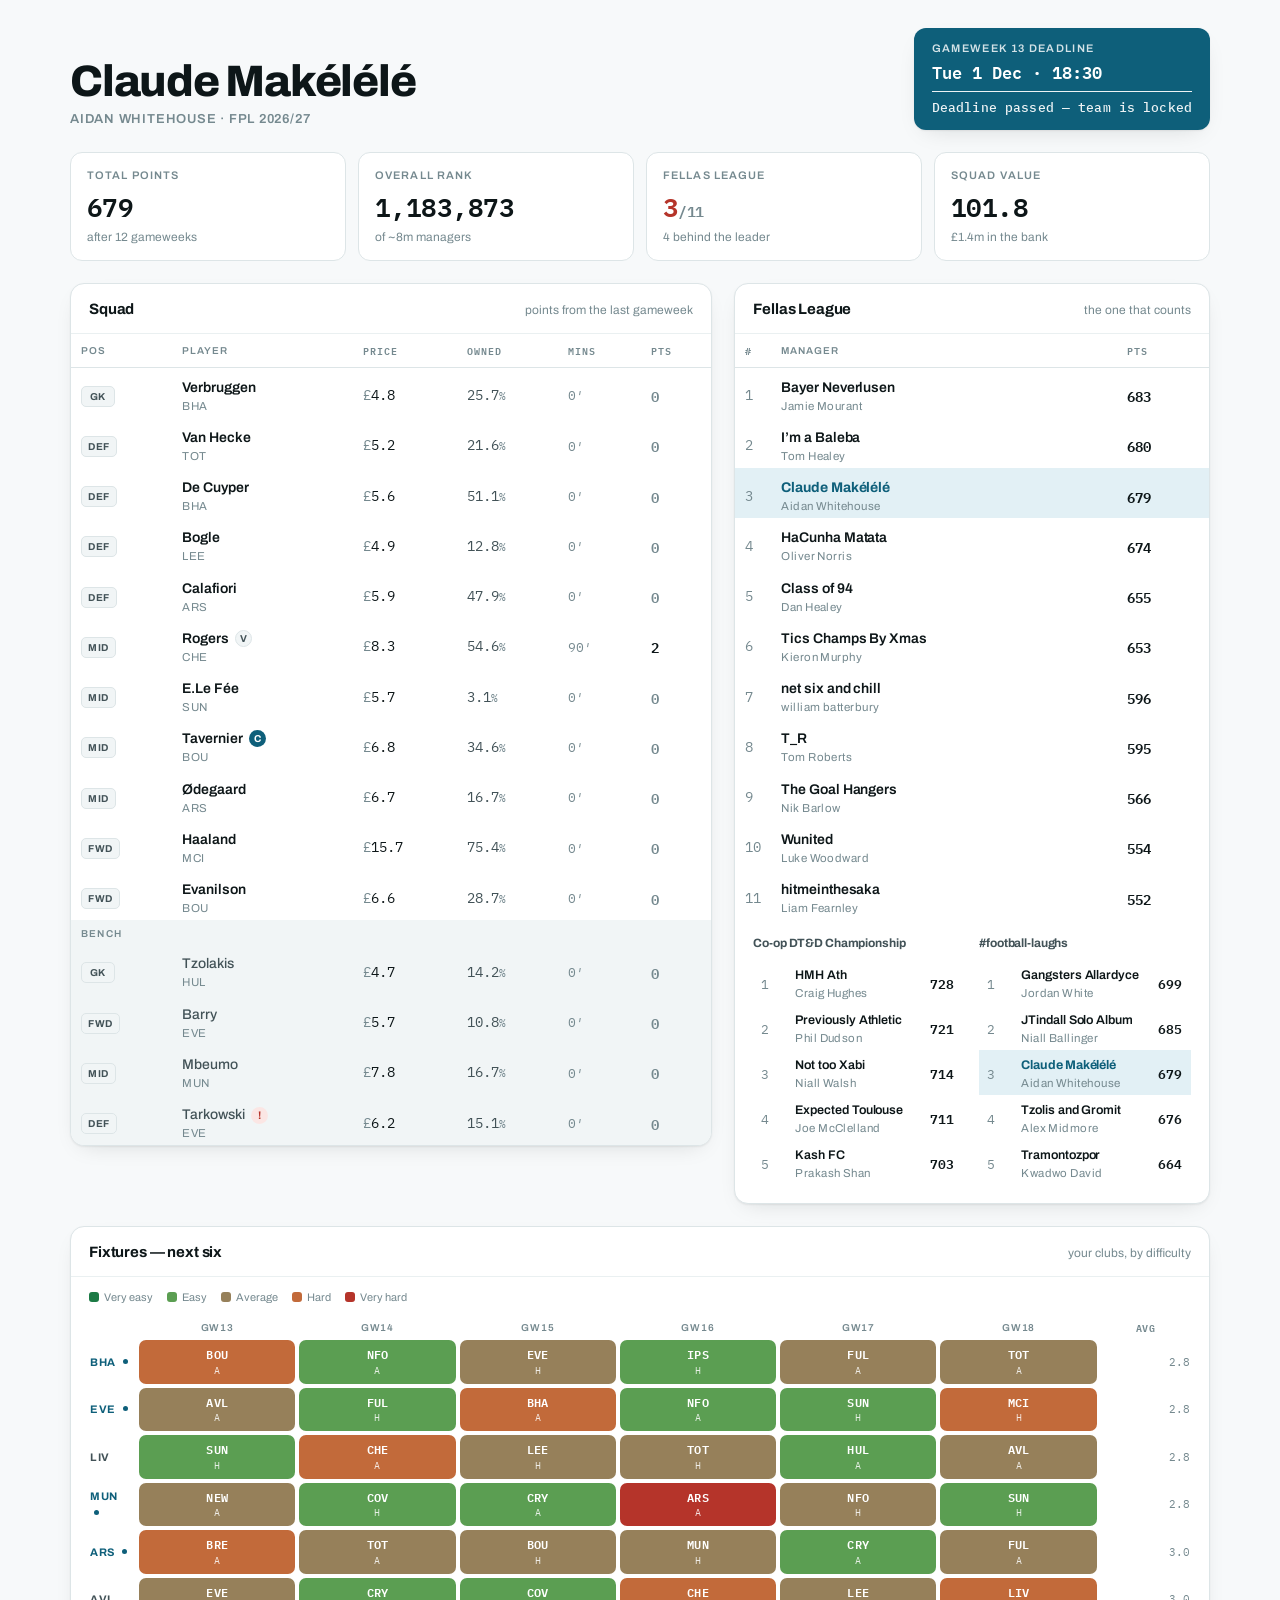
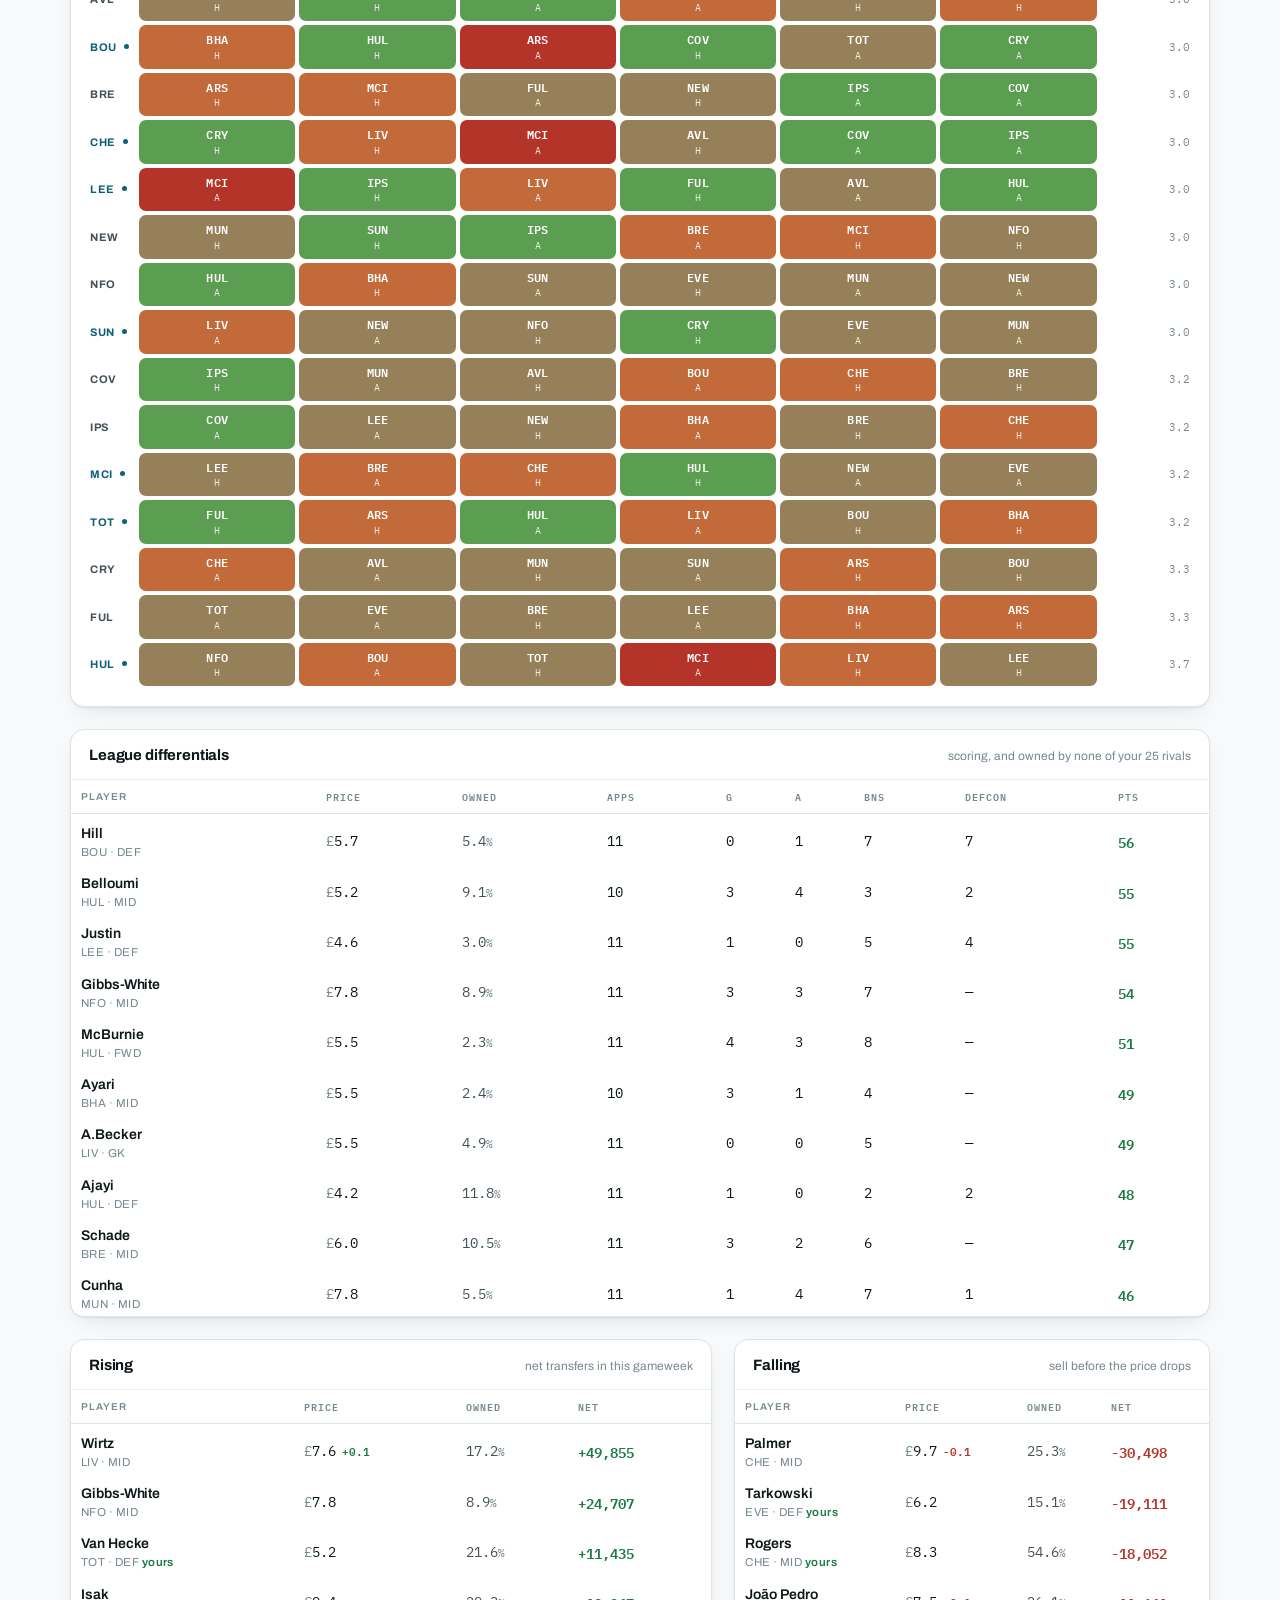
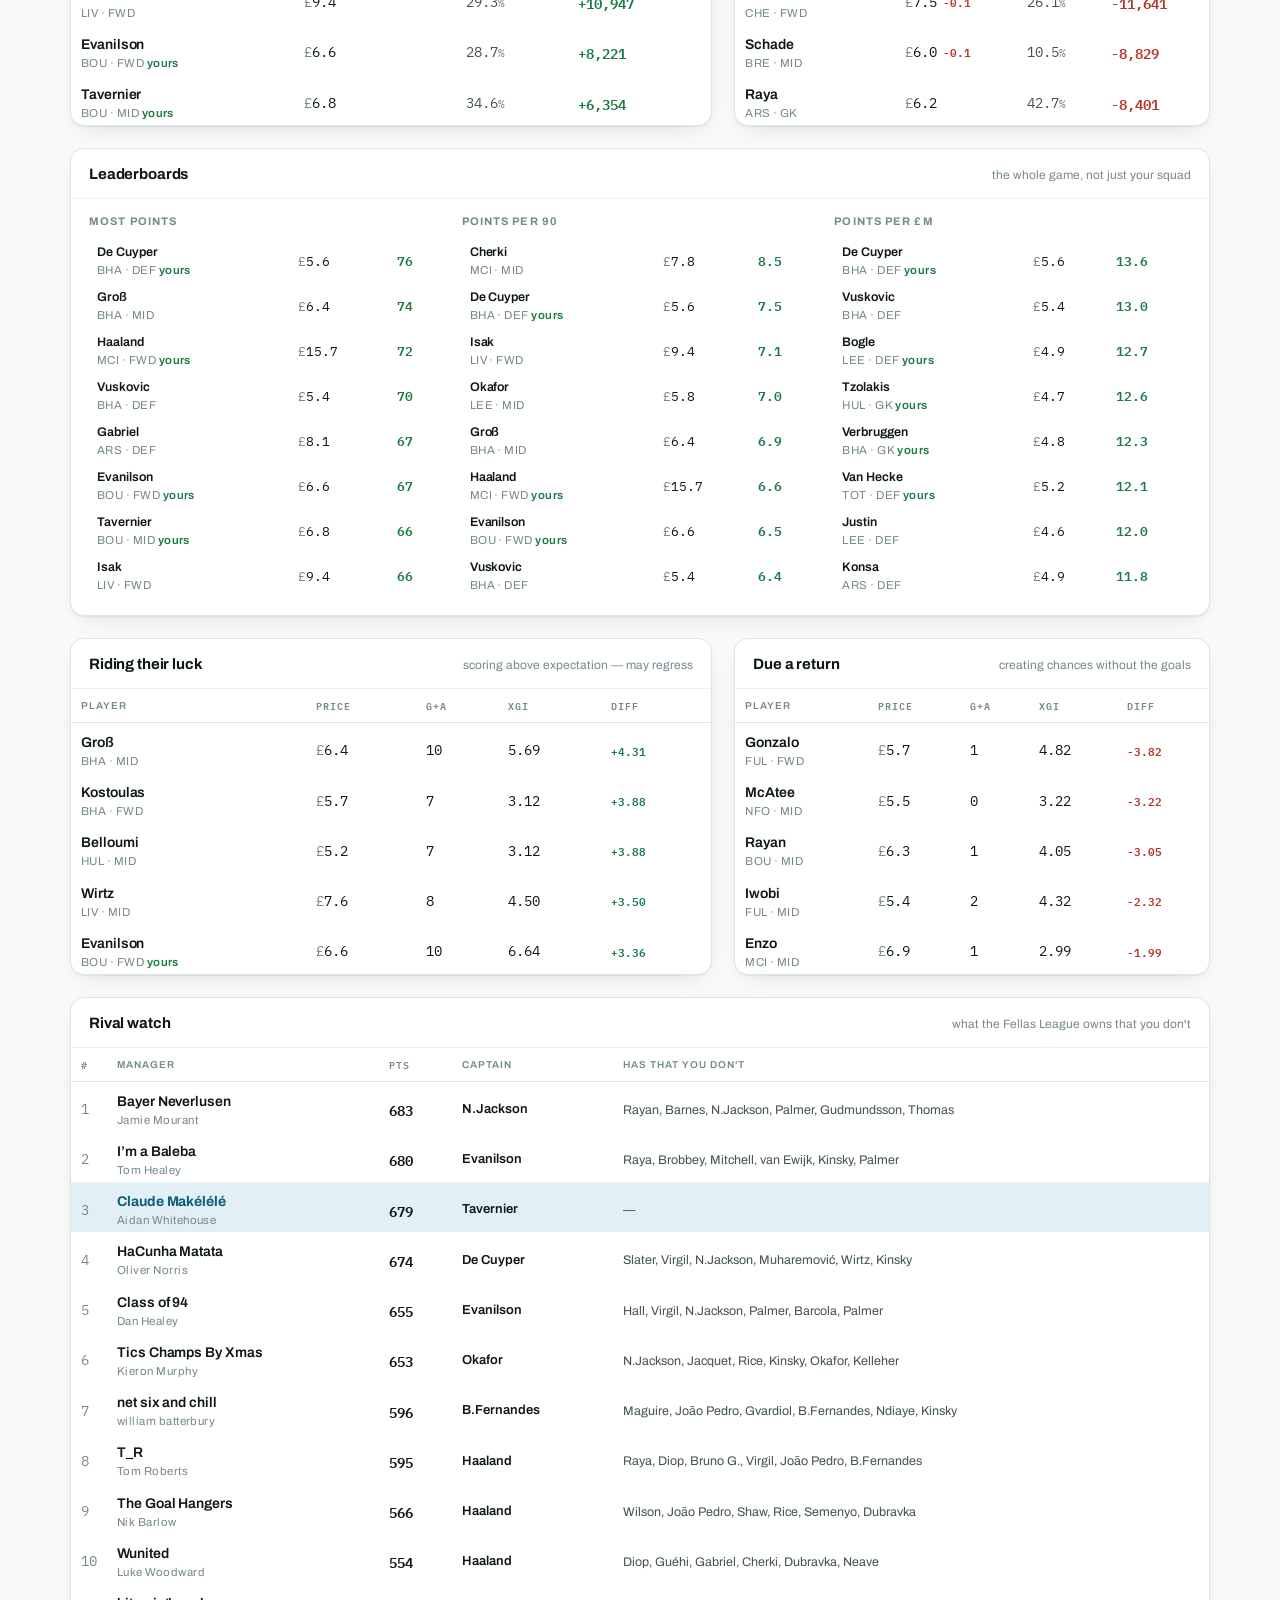
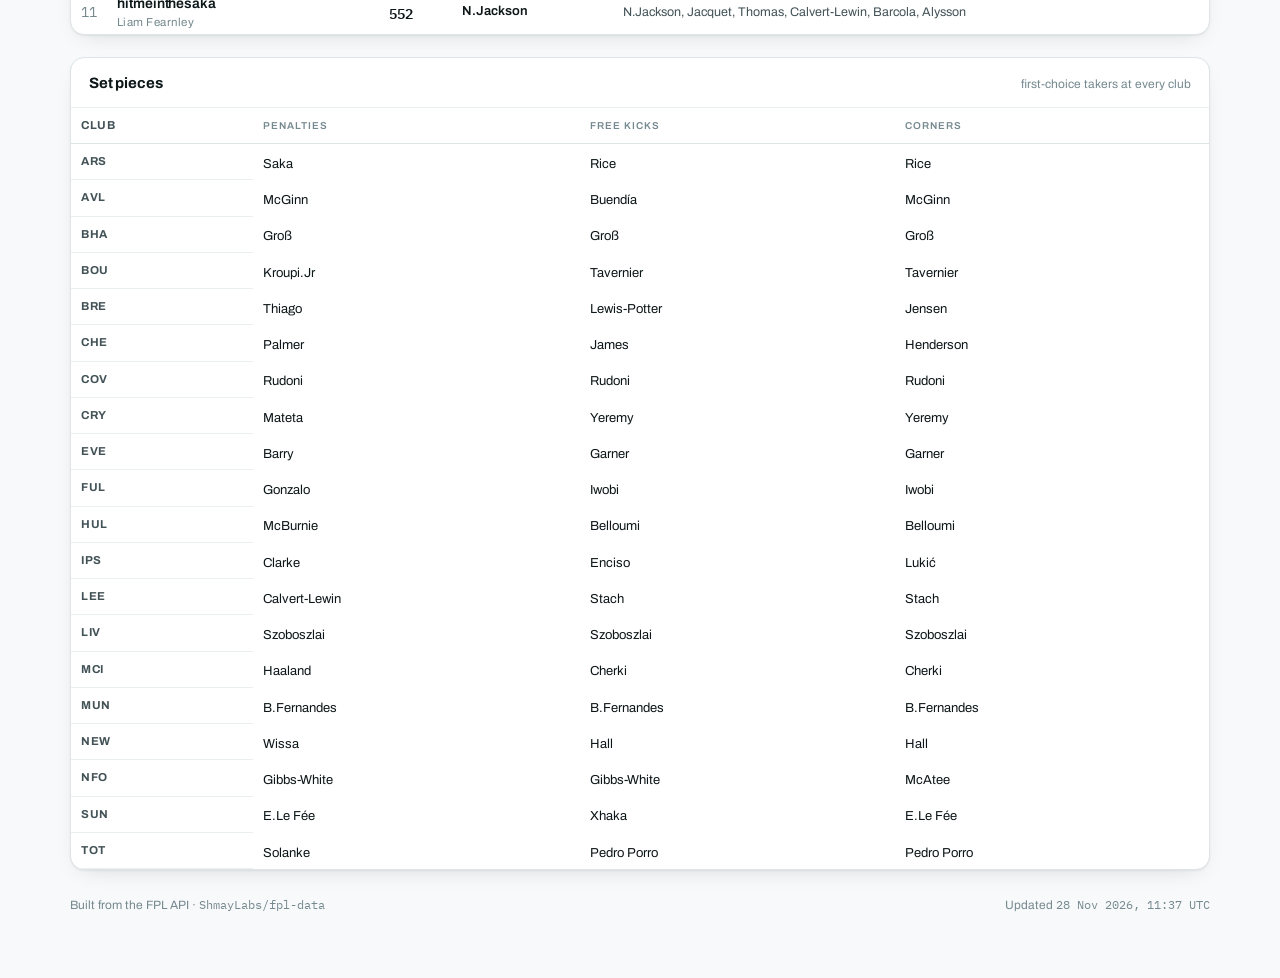
==== commit d3ed4235: "data: 2026-11-28T11:37Z" ====
--- a/index.html
+++ b/index.html
@@ -417,23 +417,23 @@
       <header><h2>Rising</h2><span class="hint">net transfers in this gameweek</span></header>
       <div class="scroll"><table class="tbl">
         <thead><tr><th>Player</th><th class="num">Price</th><th class="num">Owned</th><th class="num">Net</th></tr></thead>
-        <tbody><tr><td class="who"><span class="nm">Wirtz</span><span class="club">LIV · MID</span></td><td class="num money">7.6<span class="delta up">+0.1</span></td><td class="num own">17.2<span class="pc">%</span></td><td class="num net up">+49,316</td></tr>
-<tr><td class="who"><span class="nm">Gibbs-White</span><span class="club">NFO · MID</span></td><td class="num money">7.8</td><td class="num own">8.9<span class="pc">%</span></td><td class="num net up">+24,423</td></tr>
-<tr><td class="who"><span class="nm">Van Hecke</span><span class="club">TOT · DEF <span class="yours">yours</span></span></td><td class="num money">5.2</td><td class="num own">21.6<span class="pc">%</span></td><td class="num net up">+11,298</td></tr>
-<tr><td class="who"><span class="nm">Isak</span><span class="club">LIV · FWD</span></td><td class="num money">9.4</td><td class="num own">29.3<span class="pc">%</span></td><td class="num net up">+10,804</td></tr>
-<tr><td class="who"><span class="nm">Evanilson</span><span class="club">BOU · FWD <span class="yours">yours</span></span></td><td class="num money">6.6</td><td class="num own">28.7<span class="pc">%</span></td><td class="num net up">+8,090</td></tr>
-<tr><td class="who"><span class="nm">Tavernier</span><span class="club">BOU · MID <span class="yours">yours</span></span></td><td class="num money">6.8</td><td class="num own">34.6<span class="pc">%</span></td><td class="num net up">+6,262</td></tr></tbody></table></div>
+        <tbody><tr><td class="who"><span class="nm">Wirtz</span><span class="club">LIV · MID</span></td><td class="num money">7.6<span class="delta up">+0.1</span></td><td class="num own">17.2<span class="pc">%</span></td><td class="num net up">+49,855</td></tr>
+<tr><td class="who"><span class="nm">Gibbs-White</span><span class="club">NFO · MID</span></td><td class="num money">7.8</td><td class="num own">8.9<span class="pc">%</span></td><td class="num net up">+24,707</td></tr>
+<tr><td class="who"><span class="nm">Van Hecke</span><span class="club">TOT · DEF <span class="yours">yours</span></span></td><td class="num money">5.2</td><td class="num own">21.6<span class="pc">%</span></td><td class="num net up">+11,435</td></tr>
+<tr><td class="who"><span class="nm">Isak</span><span class="club">LIV · FWD</span></td><td class="num money">9.4</td><td class="num own">29.3<span class="pc">%</span></td><td class="num net up">+10,947</td></tr>
+<tr><td class="who"><span class="nm">Evanilson</span><span class="club">BOU · FWD <span class="yours">yours</span></span></td><td class="num money">6.6</td><td class="num own">28.7<span class="pc">%</span></td><td class="num net up">+8,221</td></tr>
+<tr><td class="who"><span class="nm">Tavernier</span><span class="club">BOU · MID <span class="yours">yours</span></span></td><td class="num money">6.8</td><td class="num own">34.6<span class="pc">%</span></td><td class="num net up">+6,354</td></tr></tbody></table></div>
     </section>
     <section class="panel">
       <header><h2>Falling</h2><span class="hint">sell before the price drops</span></header>
       <div class="scroll"><table class="tbl">
         <thead><tr><th>Player</th><th class="num">Price</th><th class="num">Owned</th><th class="num">Net</th></tr></thead>
-        <tbody><tr><td class="who"><span class="nm">Palmer</span><span class="club">CHE · MID</span></td><td class="num money">9.7<span class="delta down">-0.1</span></td><td class="num own">25.3<span class="pc">%</span></td><td class="num net down">-30,219</td></tr>
-<tr><td class="who"><span class="nm">Tarkowski</span><span class="club">EVE · DEF <span class="yours">yours</span></span></td><td class="num money">6.2</td><td class="num own">15.1<span class="pc">%</span></td><td class="num net down">-18,839</td></tr>
-<tr><td class="who"><span class="nm">Rogers</span><span class="club">CHE · MID <span class="yours">yours</span></span></td><td class="num money">8.3</td><td class="num own">54.6<span class="pc">%</span></td><td class="num net down">-17,819</td></tr>
-<tr><td class="who"><span class="nm">João Pedro</span><span class="club">CHE · FWD</span></td><td class="num money">7.5<span class="delta down">-0.1</span></td><td class="num own">26.1<span class="pc">%</span></td><td class="num net down">-11,471</td></tr>
-<tr><td class="who"><span class="nm">Schade</span><span class="club">BRE · MID</span></td><td class="num money">6.0<span class="delta down">-0.1</span></td><td class="num own">10.5<span class="pc">%</span></td><td class="num net down">-8,742</td></tr>
-<tr><td class="who"><span class="nm">Raya</span><span class="club">ARS · GK</span></td><td class="num money">6.2</td><td class="num own">42.7<span class="pc">%</span></td><td class="num net down">-8,299</td></tr></tbody></table></div>
+        <tbody><tr><td class="who"><span class="nm">Palmer</span><span class="club">CHE · MID</span></td><td class="num money">9.7<span class="delta down">-0.1</span></td><td class="num own">25.3<span class="pc">%</span></td><td class="num net down">-30,498</td></tr>
+<tr><td class="who"><span class="nm">Tarkowski</span><span class="club">EVE · DEF <span class="yours">yours</span></span></td><td class="num money">6.2</td><td class="num own">15.1<span class="pc">%</span></td><td class="num net down">-19,111</td></tr>
+<tr><td class="who"><span class="nm">Rogers</span><span class="club">CHE · MID <span class="yours">yours</span></span></td><td class="num money">8.3</td><td class="num own">54.6<span class="pc">%</span></td><td class="num net down">-18,052</td></tr>
+<tr><td class="who"><span class="nm">João Pedro</span><span class="club">CHE · FWD</span></td><td class="num money">7.5<span class="delta down">-0.1</span></td><td class="num own">26.1<span class="pc">%</span></td><td class="num net down">-11,641</td></tr>
+<tr><td class="who"><span class="nm">Schade</span><span class="club">BRE · MID</span></td><td class="num money">6.0<span class="delta down">-0.1</span></td><td class="num own">10.5<span class="pc">%</span></td><td class="num net down">-8,829</td></tr>
+<tr><td class="who"><span class="nm">Raya</span><span class="club">ARS · GK</span></td><td class="num money">6.2</td><td class="num own">42.7<span class="pc">%</span></td><td class="num net down">-8,401</td></tr></tbody></table></div>
     </section>
   </div>
 
@@ -535,7 +535,7 @@
 
   <footer>
     <span>Built from the FPL API · <code>ShmayLabs/fpl-data</code></span>
-    <span>Updated <code>28 Nov 2026, 11:15 UTC</code></span>
+    <span>Updated <code>28 Nov 2026, 11:37 UTC</code></span>
   </footer>
 </div>
 
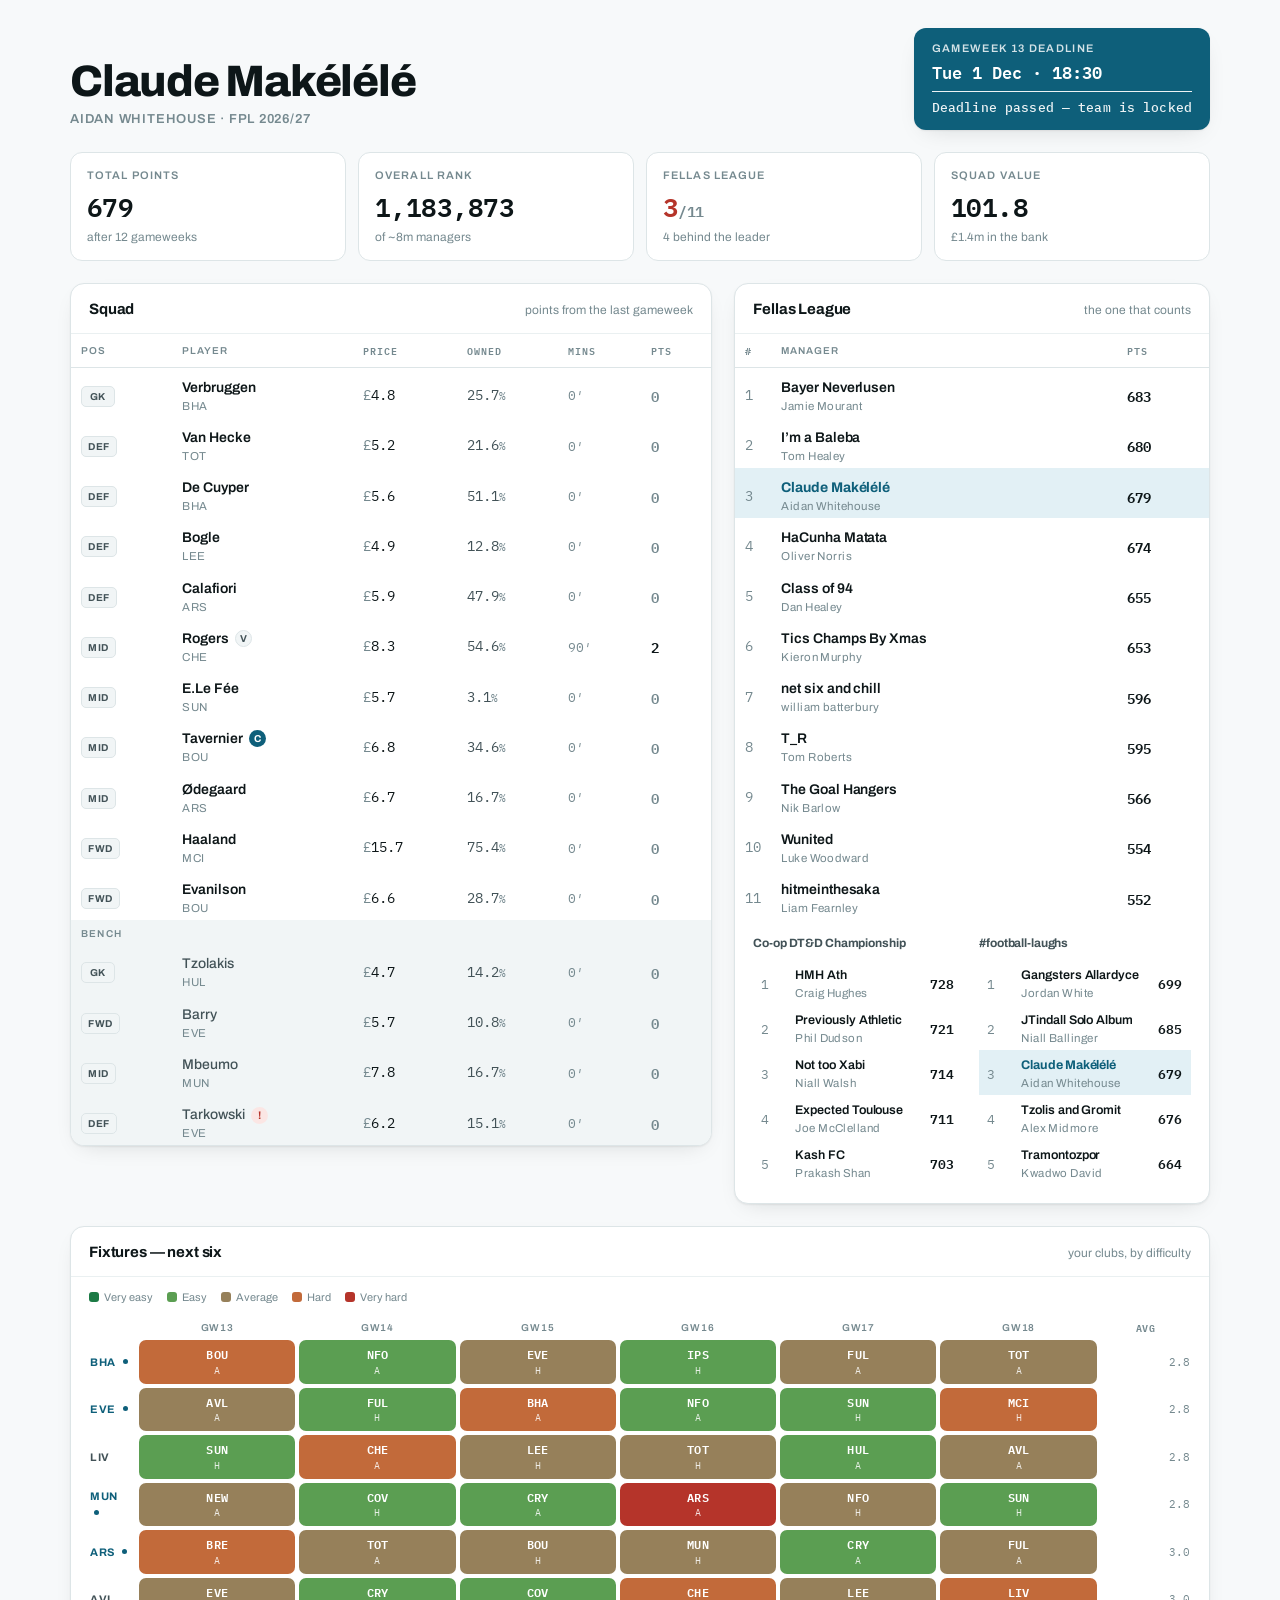
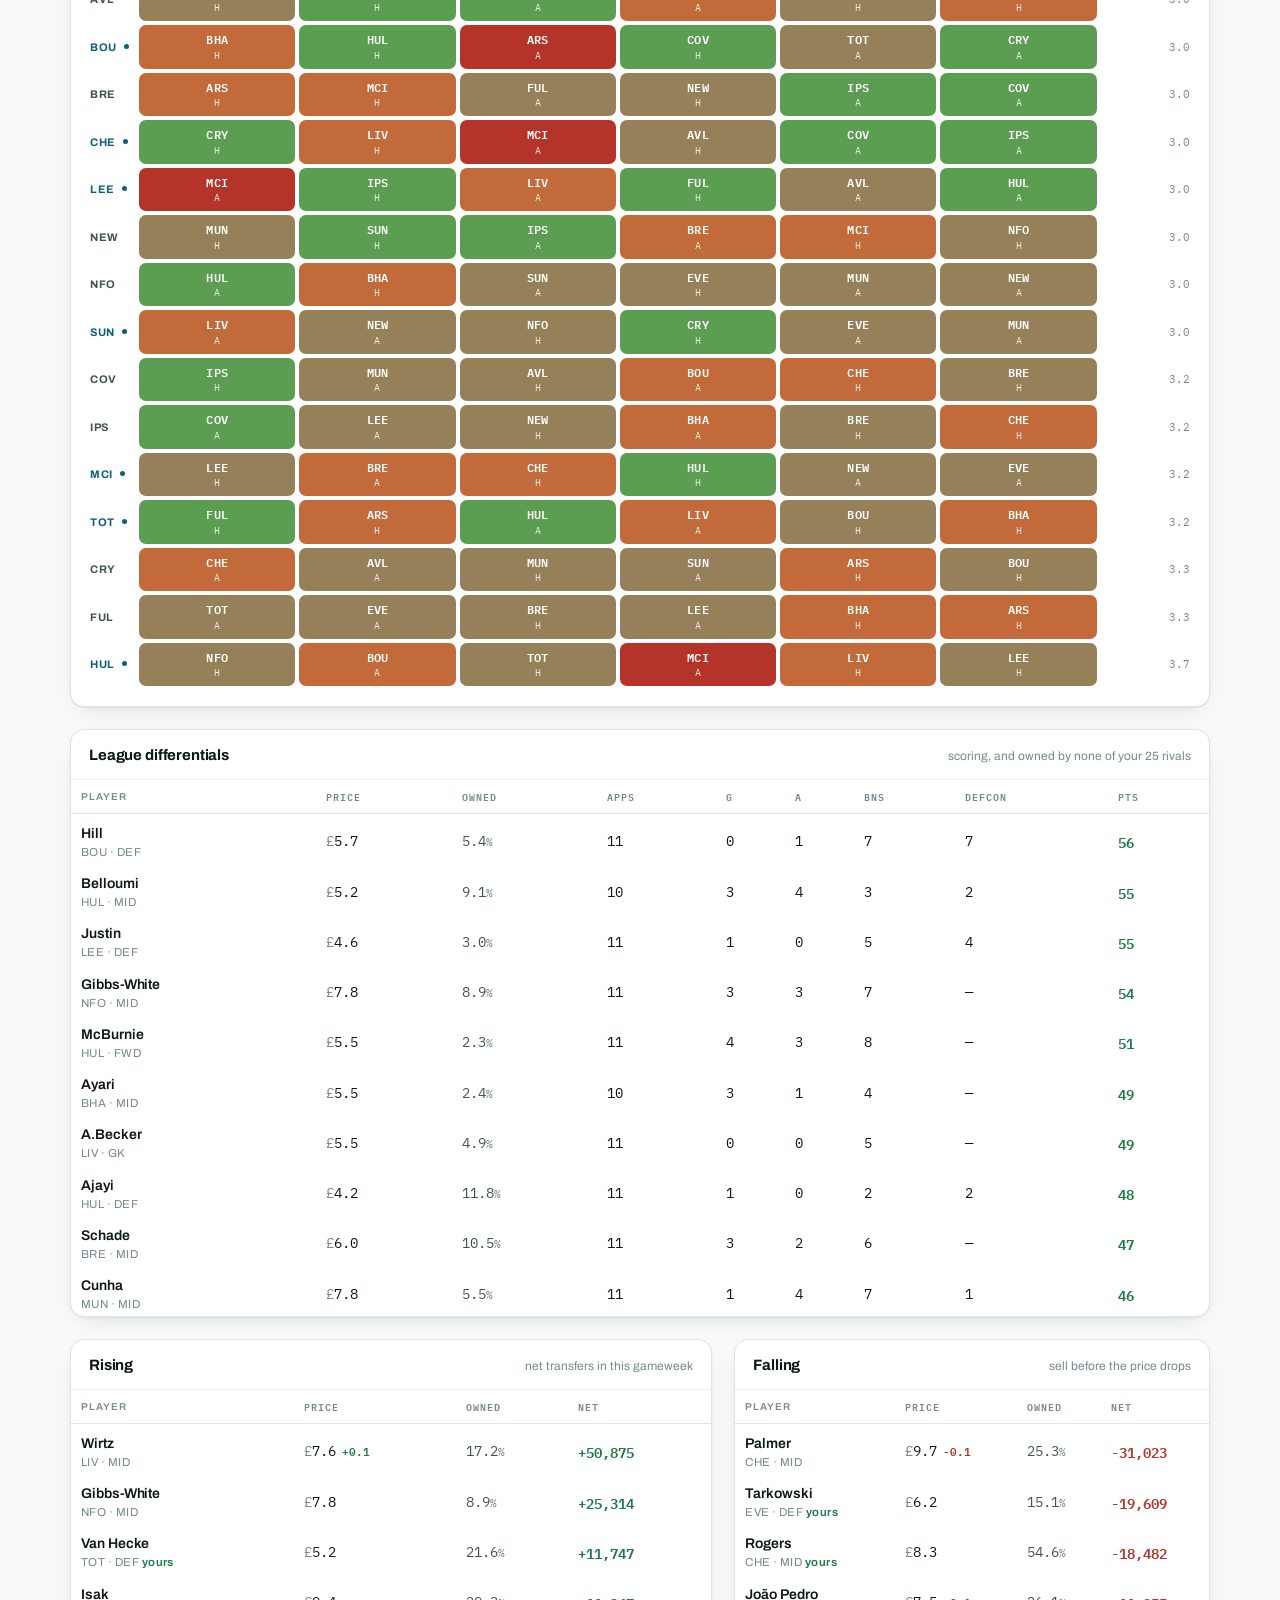
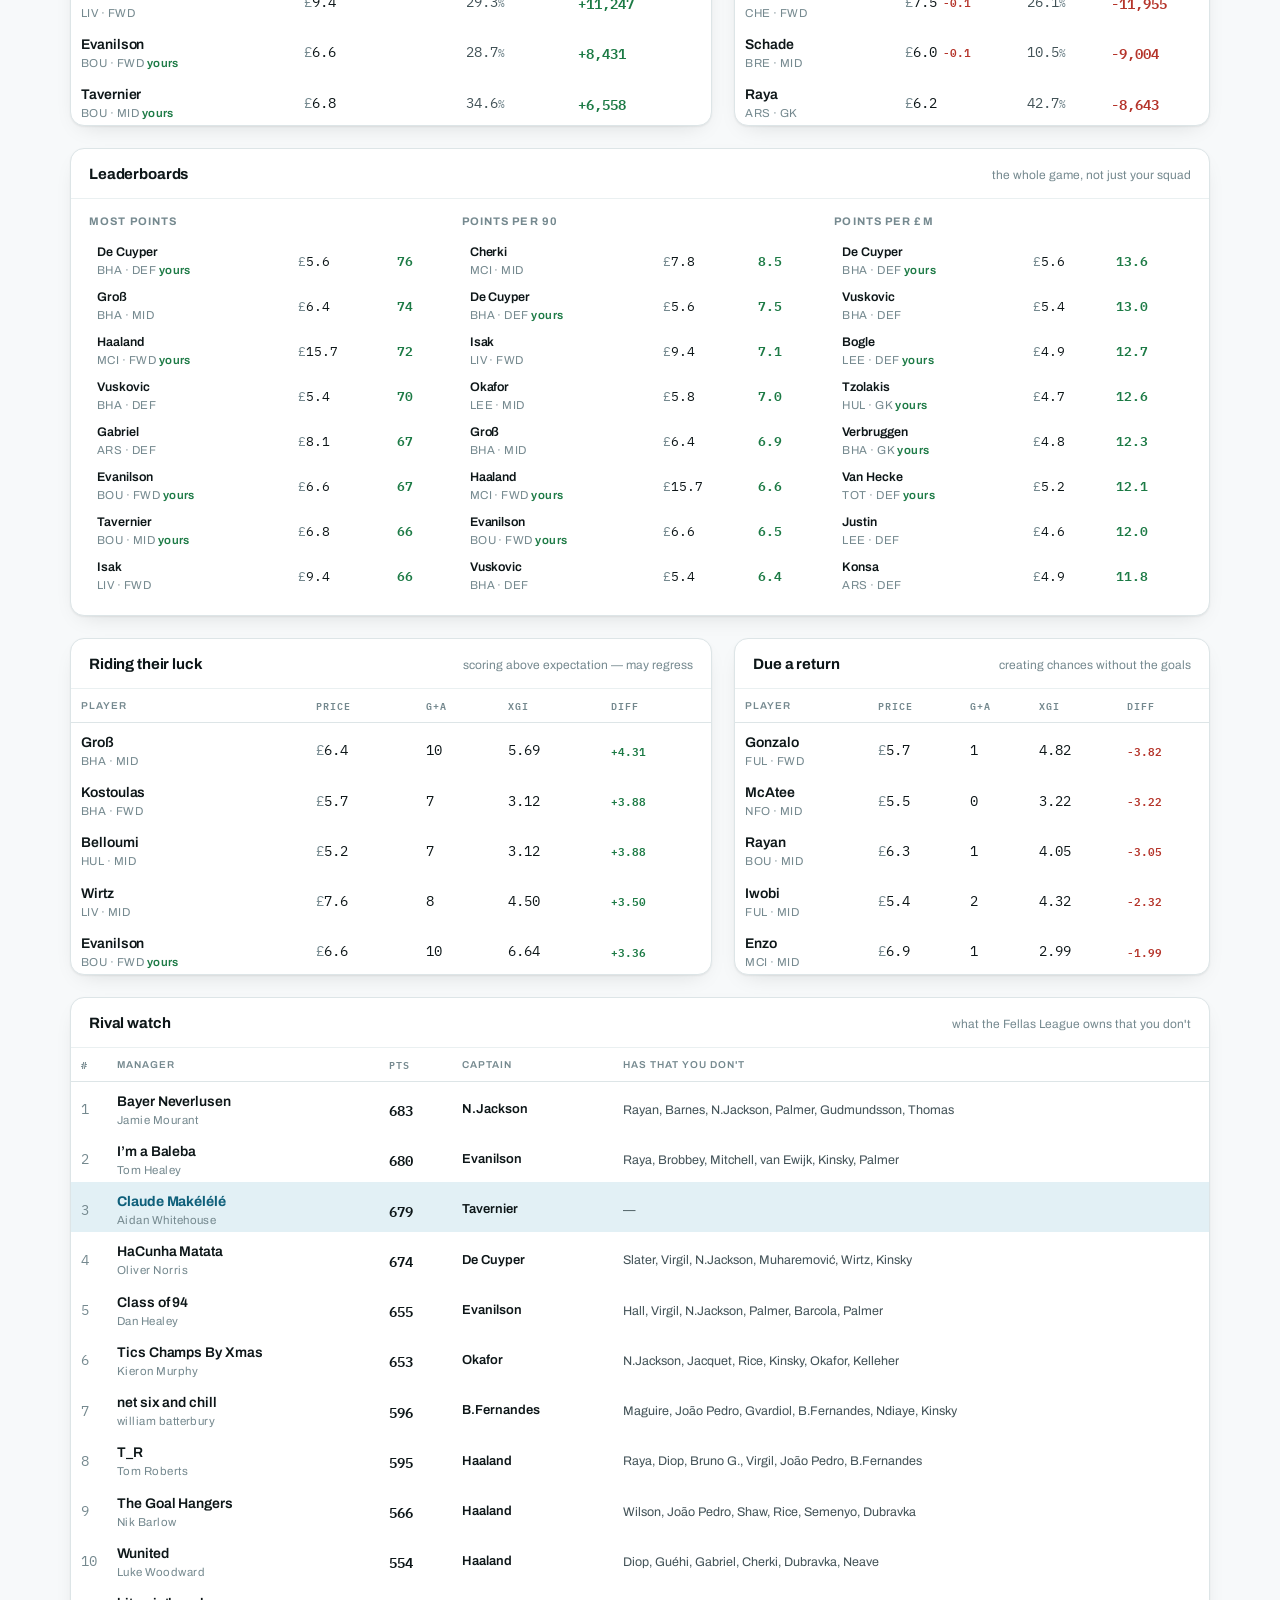
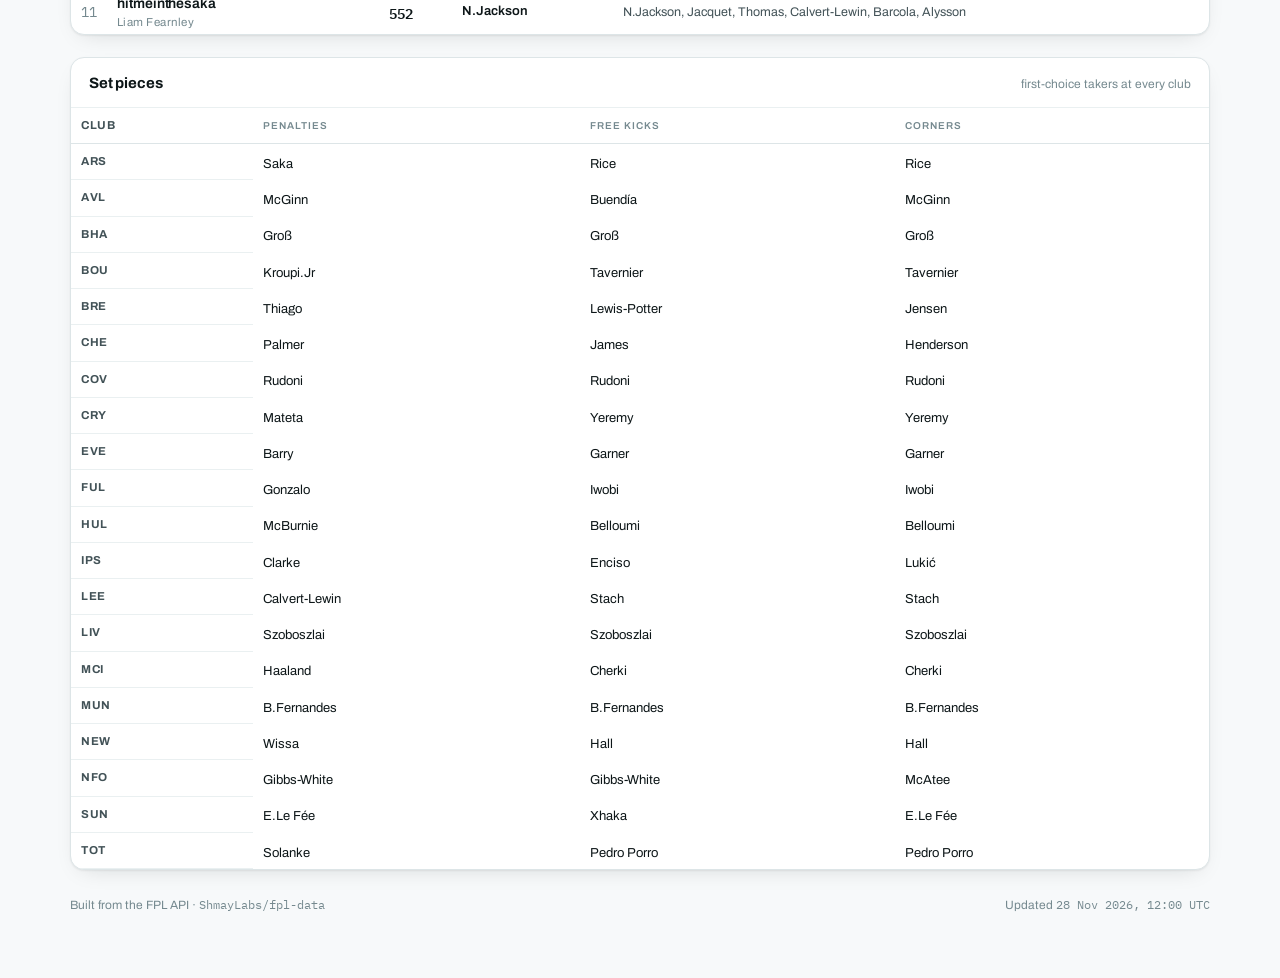
==== commit 4fbd2371: "data: 2026-11-28T12:00Z" ====
--- a/index.html
+++ b/index.html
@@ -417,23 +417,23 @@
       <header><h2>Rising</h2><span class="hint">net transfers in this gameweek</span></header>
       <div class="scroll"><table class="tbl">
         <thead><tr><th>Player</th><th class="num">Price</th><th class="num">Owned</th><th class="num">Net</th></tr></thead>
-        <tbody><tr><td class="who"><span class="nm">Wirtz</span><span class="club">LIV · MID</span></td><td class="num money">7.6<span class="delta up">+0.1</span></td><td class="num own">17.2<span class="pc">%</span></td><td class="num net up">+49,855</td></tr>
-<tr><td class="who"><span class="nm">Gibbs-White</span><span class="club">NFO · MID</span></td><td class="num money">7.8</td><td class="num own">8.9<span class="pc">%</span></td><td class="num net up">+24,707</td></tr>
-<tr><td class="who"><span class="nm">Van Hecke</span><span class="club">TOT · DEF <span class="yours">yours</span></span></td><td class="num money">5.2</td><td class="num own">21.6<span class="pc">%</span></td><td class="num net up">+11,435</td></tr>
-<tr><td class="who"><span class="nm">Isak</span><span class="club">LIV · FWD</span></td><td class="num money">9.4</td><td class="num own">29.3<span class="pc">%</span></td><td class="num net up">+10,947</td></tr>
-<tr><td class="who"><span class="nm">Evanilson</span><span class="club">BOU · FWD <span class="yours">yours</span></span></td><td class="num money">6.6</td><td class="num own">28.7<span class="pc">%</span></td><td class="num net up">+8,221</td></tr>
-<tr><td class="who"><span class="nm">Tavernier</span><span class="club">BOU · MID <span class="yours">yours</span></span></td><td class="num money">6.8</td><td class="num own">34.6<span class="pc">%</span></td><td class="num net up">+6,354</td></tr></tbody></table></div>
+        <tbody><tr><td class="who"><span class="nm">Wirtz</span><span class="club">LIV · MID</span></td><td class="num money">7.6<span class="delta up">+0.1</span></td><td class="num own">17.2<span class="pc">%</span></td><td class="num net up">+50,875</td></tr>
+<tr><td class="who"><span class="nm">Gibbs-White</span><span class="club">NFO · MID</span></td><td class="num money">7.8</td><td class="num own">8.9<span class="pc">%</span></td><td class="num net up">+25,314</td></tr>
+<tr><td class="who"><span class="nm">Van Hecke</span><span class="club">TOT · DEF <span class="yours">yours</span></span></td><td class="num money">5.2</td><td class="num own">21.6<span class="pc">%</span></td><td class="num net up">+11,747</td></tr>
+<tr><td class="who"><span class="nm">Isak</span><span class="club">LIV · FWD</span></td><td class="num money">9.4</td><td class="num own">29.3<span class="pc">%</span></td><td class="num net up">+11,247</td></tr>
+<tr><td class="who"><span class="nm">Evanilson</span><span class="club">BOU · FWD <span class="yours">yours</span></span></td><td class="num money">6.6</td><td class="num own">28.7<span class="pc">%</span></td><td class="num net up">+8,431</td></tr>
+<tr><td class="who"><span class="nm">Tavernier</span><span class="club">BOU · MID <span class="yours">yours</span></span></td><td class="num money">6.8</td><td class="num own">34.6<span class="pc">%</span></td><td class="num net up">+6,558</td></tr></tbody></table></div>
     </section>
     <section class="panel">
       <header><h2>Falling</h2><span class="hint">sell before the price drops</span></header>
       <div class="scroll"><table class="tbl">
         <thead><tr><th>Player</th><th class="num">Price</th><th class="num">Owned</th><th class="num">Net</th></tr></thead>
-        <tbody><tr><td class="who"><span class="nm">Palmer</span><span class="club">CHE · MID</span></td><td class="num money">9.7<span class="delta down">-0.1</span></td><td class="num own">25.3<span class="pc">%</span></td><td class="num net down">-30,498</td></tr>
-<tr><td class="who"><span class="nm">Tarkowski</span><span class="club">EVE · DEF <span class="yours">yours</span></span></td><td class="num money">6.2</td><td class="num own">15.1<span class="pc">%</span></td><td class="num net down">-19,111</td></tr>
-<tr><td class="who"><span class="nm">Rogers</span><span class="club">CHE · MID <span class="yours">yours</span></span></td><td class="num money">8.3</td><td class="num own">54.6<span class="pc">%</span></td><td class="num net down">-18,052</td></tr>
-<tr><td class="who"><span class="nm">João Pedro</span><span class="club">CHE · FWD</span></td><td class="num money">7.5<span class="delta down">-0.1</span></td><td class="num own">26.1<span class="pc">%</span></td><td class="num net down">-11,641</td></tr>
-<tr><td class="who"><span class="nm">Schade</span><span class="club">BRE · MID</span></td><td class="num money">6.0<span class="delta down">-0.1</span></td><td class="num own">10.5<span class="pc">%</span></td><td class="num net down">-8,829</td></tr>
-<tr><td class="who"><span class="nm">Raya</span><span class="club">ARS · GK</span></td><td class="num money">6.2</td><td class="num own">42.7<span class="pc">%</span></td><td class="num net down">-8,401</td></tr></tbody></table></div>
+        <tbody><tr><td class="who"><span class="nm">Palmer</span><span class="club">CHE · MID</span></td><td class="num money">9.7<span class="delta down">-0.1</span></td><td class="num own">25.3<span class="pc">%</span></td><td class="num net down">-31,023</td></tr>
+<tr><td class="who"><span class="nm">Tarkowski</span><span class="club">EVE · DEF <span class="yours">yours</span></span></td><td class="num money">6.2</td><td class="num own">15.1<span class="pc">%</span></td><td class="num net down">-19,609</td></tr>
+<tr><td class="who"><span class="nm">Rogers</span><span class="club">CHE · MID <span class="yours">yours</span></span></td><td class="num money">8.3</td><td class="num own">54.6<span class="pc">%</span></td><td class="num net down">-18,482</td></tr>
+<tr><td class="who"><span class="nm">João Pedro</span><span class="club">CHE · FWD</span></td><td class="num money">7.5<span class="delta down">-0.1</span></td><td class="num own">26.1<span class="pc">%</span></td><td class="num net down">-11,955</td></tr>
+<tr><td class="who"><span class="nm">Schade</span><span class="club">BRE · MID</span></td><td class="num money">6.0<span class="delta down">-0.1</span></td><td class="num own">10.5<span class="pc">%</span></td><td class="num net down">-9,004</td></tr>
+<tr><td class="who"><span class="nm">Raya</span><span class="club">ARS · GK</span></td><td class="num money">6.2</td><td class="num own">42.7<span class="pc">%</span></td><td class="num net down">-8,643</td></tr></tbody></table></div>
     </section>
   </div>
 
@@ -535,7 +535,7 @@
 
   <footer>
     <span>Built from the FPL API · <code>ShmayLabs/fpl-data</code></span>
-    <span>Updated <code>28 Nov 2026, 11:37 UTC</code></span>
+    <span>Updated <code>28 Nov 2026, 12:00 UTC</code></span>
   </footer>
 </div>
 
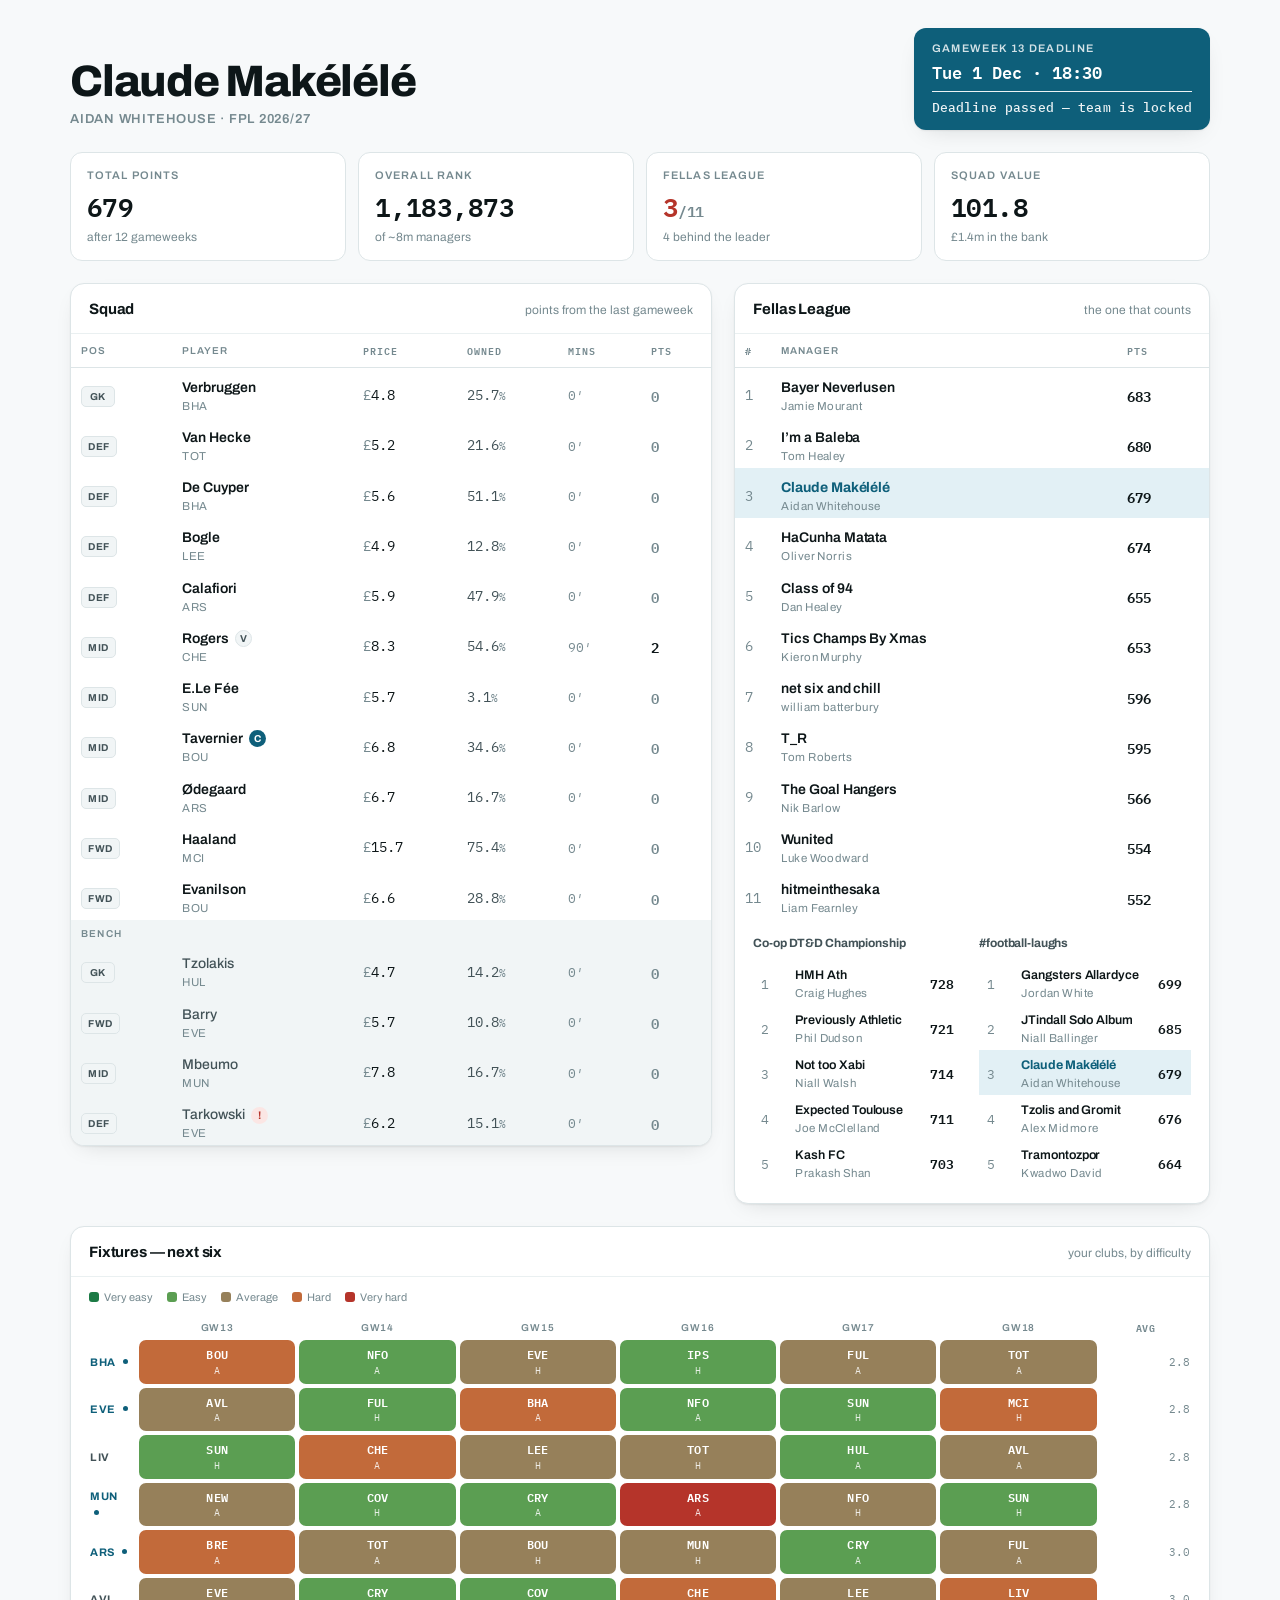
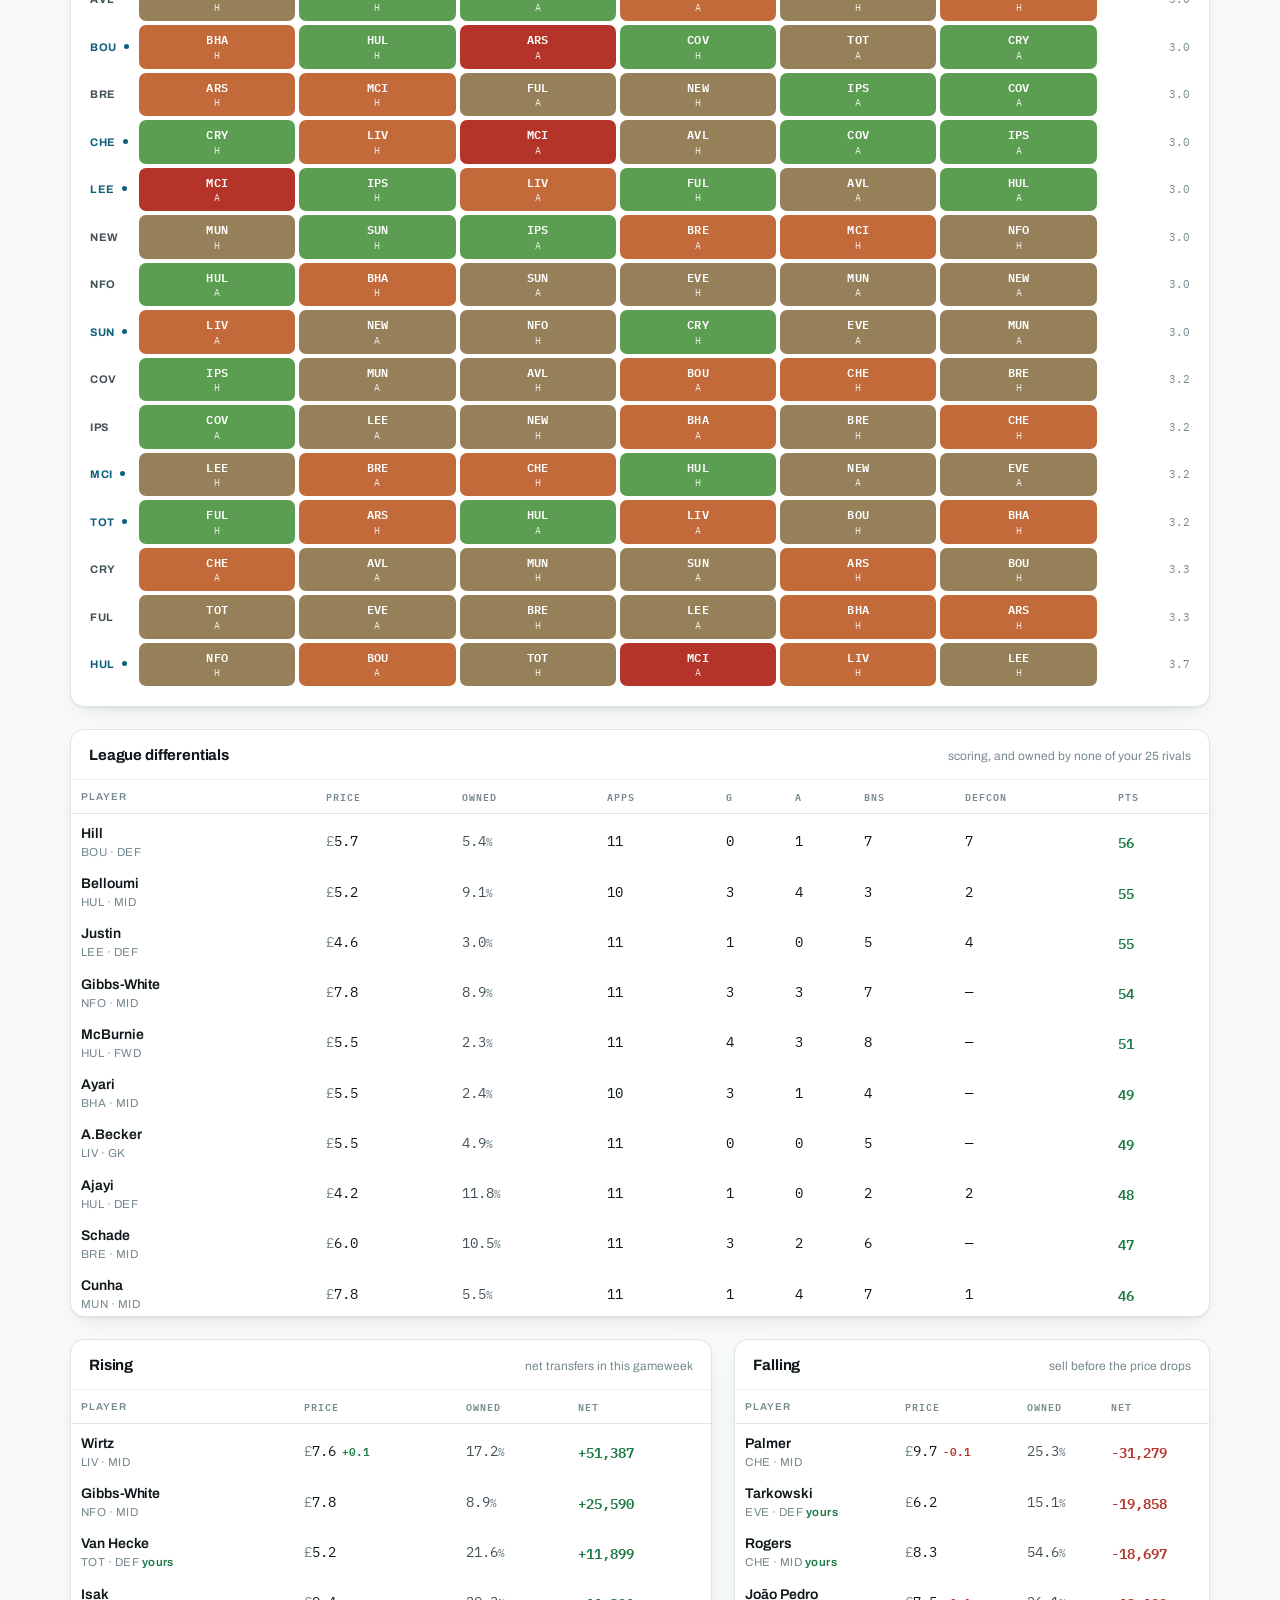
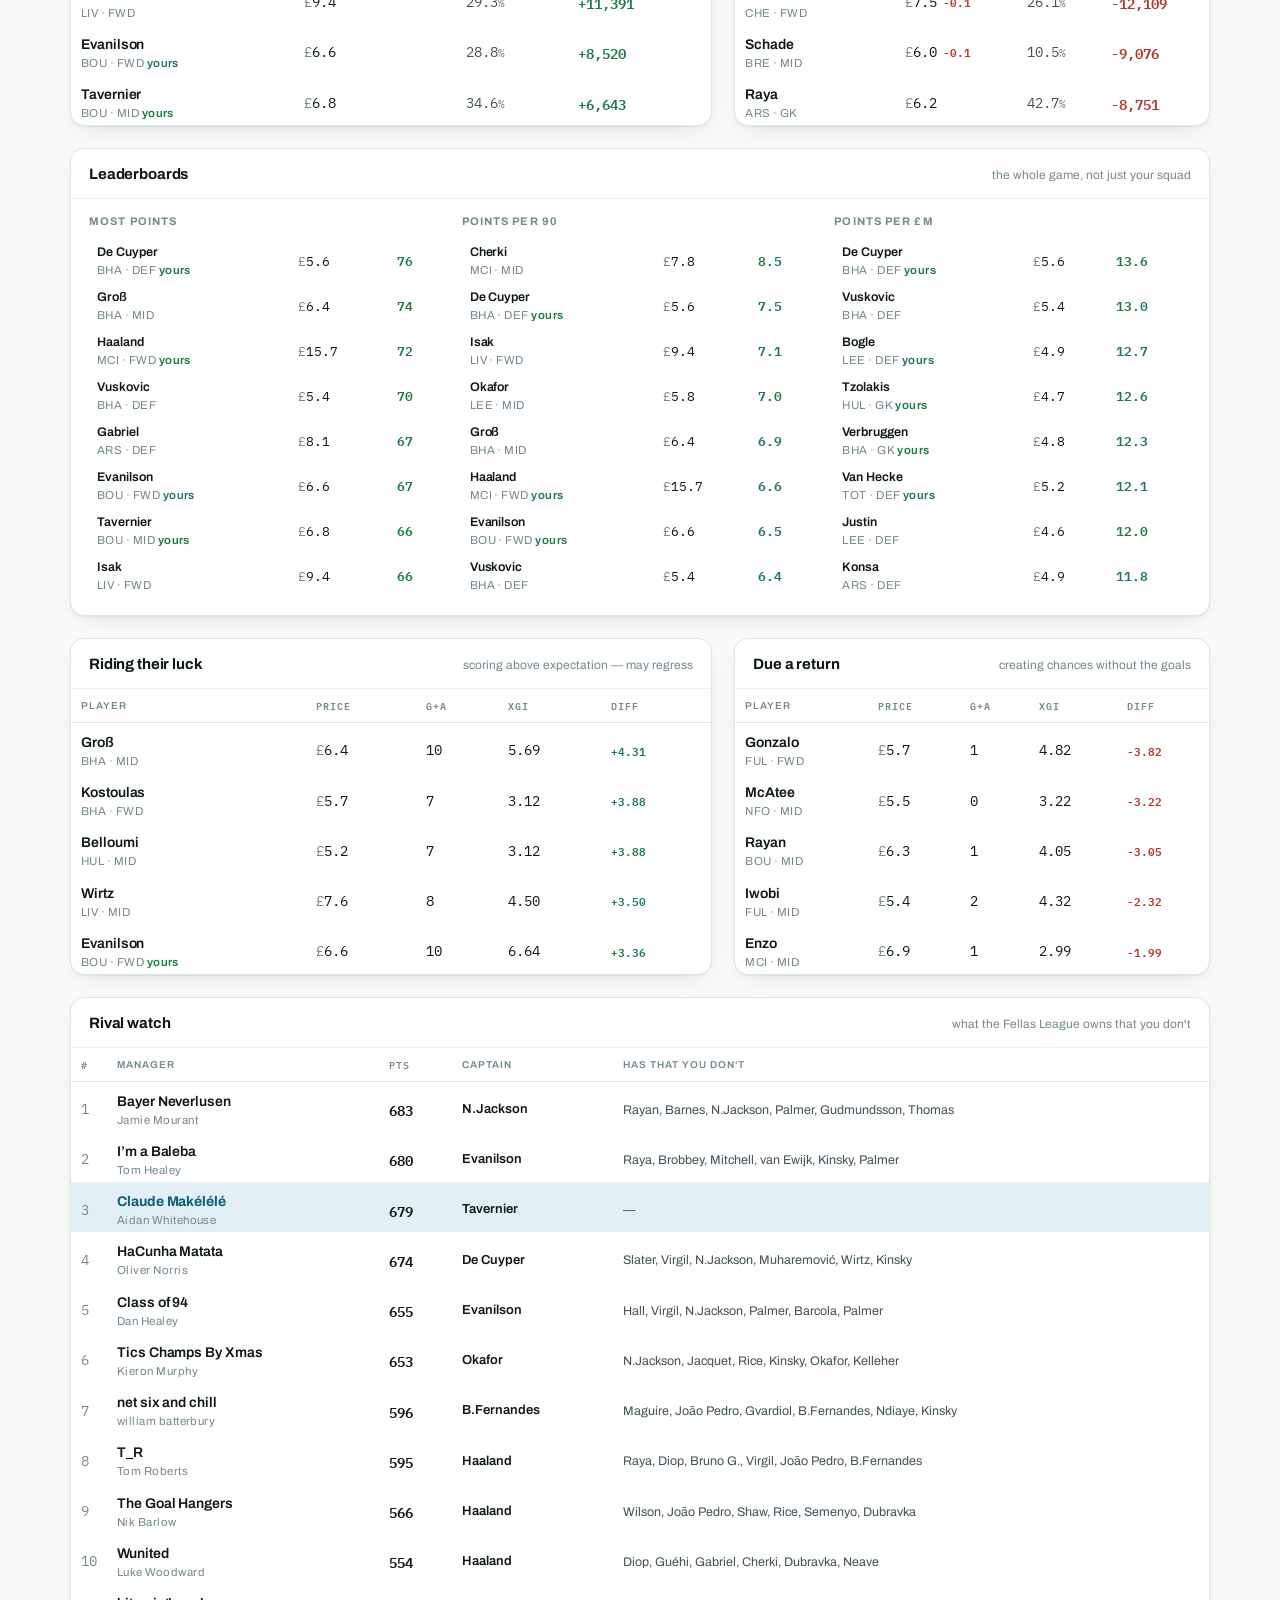
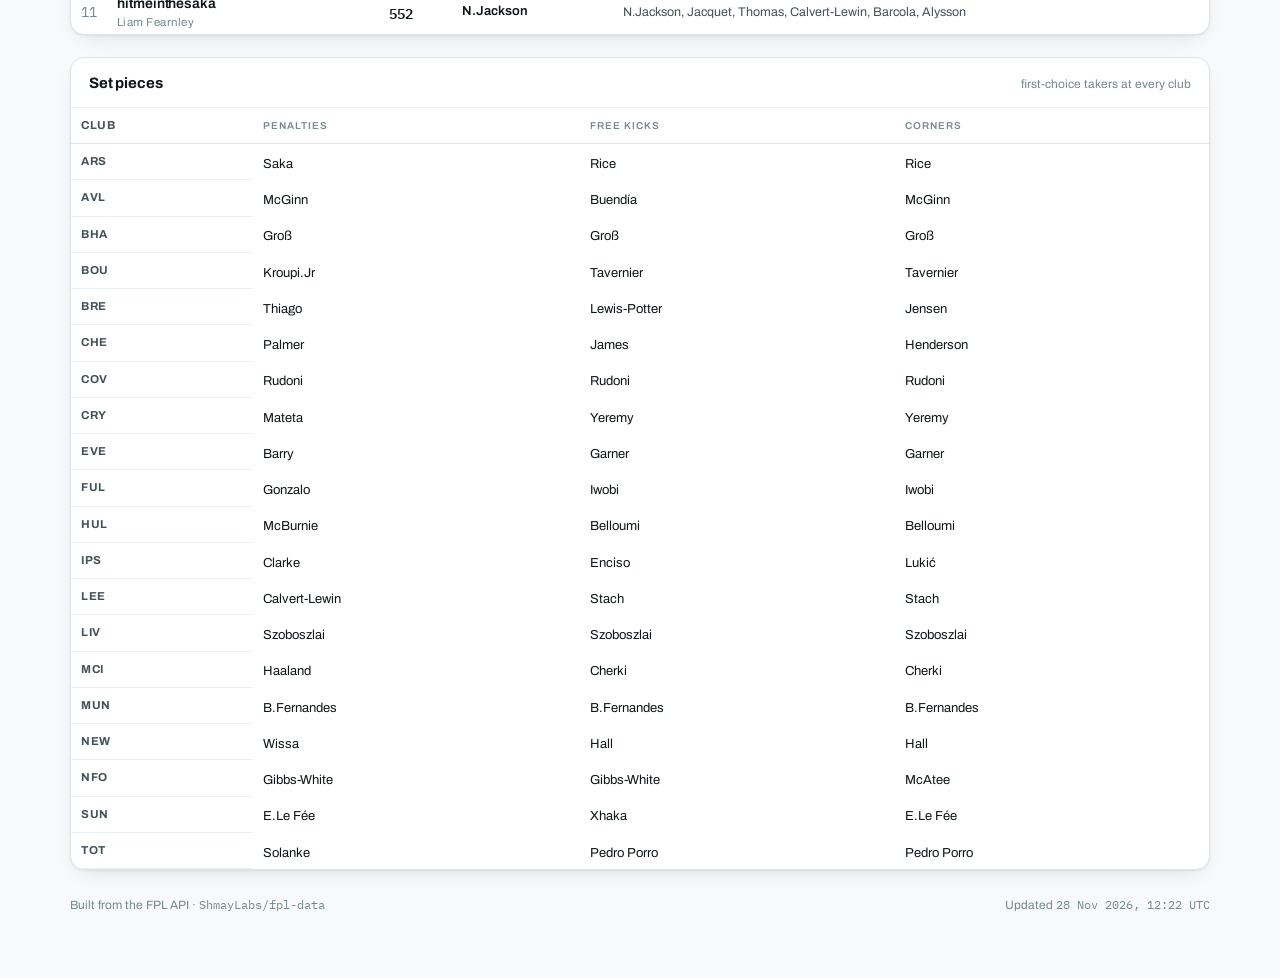
==== commit 308d7cea: "data: 2026-11-28T12:22Z" ====
--- a/index.html
+++ b/index.html
@@ -324,7 +324,7 @@
 <tr class=""><td><span class="poschip">MID</span></td><td class="who"><span class="nm">Tavernier<span class="armband">C</span></span><span class="club">BOU</span></td><td class="num money">6.8</td><td class="num own">34.6<span class="pc">%</span></td><td class="num mins">0′</td><td class="num pts poor">0</td></tr>
 <tr class=""><td><span class="poschip">MID</span></td><td class="who"><span class="nm">Ødegaard</span><span class="club">ARS</span></td><td class="num money">6.7</td><td class="num own">16.7<span class="pc">%</span></td><td class="num mins">0′</td><td class="num pts poor">0</td></tr>
 <tr class=""><td><span class="poschip">FWD</span></td><td class="who"><span class="nm">Haaland</span><span class="club">MCI</span></td><td class="num money">15.7</td><td class="num own">75.4<span class="pc">%</span></td><td class="num mins">0′</td><td class="num pts poor">0</td></tr>
-<tr class=""><td><span class="poschip">FWD</span></td><td class="who"><span class="nm">Evanilson</span><span class="club">BOU</span></td><td class="num money">6.6</td><td class="num own">28.7<span class="pc">%</span></td><td class="num mins">0′</td><td class="num pts poor">0</td></tr>
+<tr class=""><td><span class="poschip">FWD</span></td><td class="who"><span class="nm">Evanilson</span><span class="club">BOU</span></td><td class="num money">6.6</td><td class="num own">28.8<span class="pc">%</span></td><td class="num mins">0′</td><td class="num pts poor">0</td></tr>
           <tr class="benchhead"><td colspan="6">Bench</td></tr>
           <tr class="benched"><td><span class="poschip">GK</span></td><td class="who"><span class="nm">Tzolakis</span><span class="club">HUL</span></td><td class="num money">4.7</td><td class="num own">14.2<span class="pc">%</span></td><td class="num mins">0′</td><td class="num pts poor">0</td></tr>
 <tr class="benched"><td><span class="poschip">FWD</span></td><td class="who"><span class="nm">Barry</span><span class="club">EVE</span></td><td class="num money">5.7</td><td class="num own">10.8<span class="pc">%</span></td><td class="num mins">0′</td><td class="num pts poor">0</td></tr>
@@ -417,23 +417,23 @@
       <header><h2>Rising</h2><span class="hint">net transfers in this gameweek</span></header>
       <div class="scroll"><table class="tbl">
         <thead><tr><th>Player</th><th class="num">Price</th><th class="num">Owned</th><th class="num">Net</th></tr></thead>
-        <tbody><tr><td class="who"><span class="nm">Wirtz</span><span class="club">LIV · MID</span></td><td class="num money">7.6<span class="delta up">+0.1</span></td><td class="num own">17.2<span class="pc">%</span></td><td class="num net up">+50,875</td></tr>
-<tr><td class="who"><span class="nm">Gibbs-White</span><span class="club">NFO · MID</span></td><td class="num money">7.8</td><td class="num own">8.9<span class="pc">%</span></td><td class="num net up">+25,314</td></tr>
-<tr><td class="who"><span class="nm">Van Hecke</span><span class="club">TOT · DEF <span class="yours">yours</span></span></td><td class="num money">5.2</td><td class="num own">21.6<span class="pc">%</span></td><td class="num net up">+11,747</td></tr>
-<tr><td class="who"><span class="nm">Isak</span><span class="club">LIV · FWD</span></td><td class="num money">9.4</td><td class="num own">29.3<span class="pc">%</span></td><td class="num net up">+11,247</td></tr>
-<tr><td class="who"><span class="nm">Evanilson</span><span class="club">BOU · FWD <span class="yours">yours</span></span></td><td class="num money">6.6</td><td class="num own">28.7<span class="pc">%</span></td><td class="num net up">+8,431</td></tr>
-<tr><td class="who"><span class="nm">Tavernier</span><span class="club">BOU · MID <span class="yours">yours</span></span></td><td class="num money">6.8</td><td class="num own">34.6<span class="pc">%</span></td><td class="num net up">+6,558</td></tr></tbody></table></div>
+        <tbody><tr><td class="who"><span class="nm">Wirtz</span><span class="club">LIV · MID</span></td><td class="num money">7.6<span class="delta up">+0.1</span></td><td class="num own">17.2<span class="pc">%</span></td><td class="num net up">+51,387</td></tr>
+<tr><td class="who"><span class="nm">Gibbs-White</span><span class="club">NFO · MID</span></td><td class="num money">7.8</td><td class="num own">8.9<span class="pc">%</span></td><td class="num net up">+25,590</td></tr>
+<tr><td class="who"><span class="nm">Van Hecke</span><span class="club">TOT · DEF <span class="yours">yours</span></span></td><td class="num money">5.2</td><td class="num own">21.6<span class="pc">%</span></td><td class="num net up">+11,899</td></tr>
+<tr><td class="who"><span class="nm">Isak</span><span class="club">LIV · FWD</span></td><td class="num money">9.4</td><td class="num own">29.3<span class="pc">%</span></td><td class="num net up">+11,391</td></tr>
+<tr><td class="who"><span class="nm">Evanilson</span><span class="club">BOU · FWD <span class="yours">yours</span></span></td><td class="num money">6.6</td><td class="num own">28.8<span class="pc">%</span></td><td class="num net up">+8,520</td></tr>
+<tr><td class="who"><span class="nm">Tavernier</span><span class="club">BOU · MID <span class="yours">yours</span></span></td><td class="num money">6.8</td><td class="num own">34.6<span class="pc">%</span></td><td class="num net up">+6,643</td></tr></tbody></table></div>
     </section>
     <section class="panel">
       <header><h2>Falling</h2><span class="hint">sell before the price drops</span></header>
       <div class="scroll"><table class="tbl">
         <thead><tr><th>Player</th><th class="num">Price</th><th class="num">Owned</th><th class="num">Net</th></tr></thead>
-        <tbody><tr><td class="who"><span class="nm">Palmer</span><span class="club">CHE · MID</span></td><td class="num money">9.7<span class="delta down">-0.1</span></td><td class="num own">25.3<span class="pc">%</span></td><td class="num net down">-31,023</td></tr>
-<tr><td class="who"><span class="nm">Tarkowski</span><span class="club">EVE · DEF <span class="yours">yours</span></span></td><td class="num money">6.2</td><td class="num own">15.1<span class="pc">%</span></td><td class="num net down">-19,609</td></tr>
-<tr><td class="who"><span class="nm">Rogers</span><span class="club">CHE · MID <span class="yours">yours</span></span></td><td class="num money">8.3</td><td class="num own">54.6<span class="pc">%</span></td><td class="num net down">-18,482</td></tr>
-<tr><td class="who"><span class="nm">João Pedro</span><span class="club">CHE · FWD</span></td><td class="num money">7.5<span class="delta down">-0.1</span></td><td class="num own">26.1<span class="pc">%</span></td><td class="num net down">-11,955</td></tr>
-<tr><td class="who"><span class="nm">Schade</span><span class="club">BRE · MID</span></td><td class="num money">6.0<span class="delta down">-0.1</span></td><td class="num own">10.5<span class="pc">%</span></td><td class="num net down">-9,004</td></tr>
-<tr><td class="who"><span class="nm">Raya</span><span class="club">ARS · GK</span></td><td class="num money">6.2</td><td class="num own">42.7<span class="pc">%</span></td><td class="num net down">-8,643</td></tr></tbody></table></div>
+        <tbody><tr><td class="who"><span class="nm">Palmer</span><span class="club">CHE · MID</span></td><td class="num money">9.7<span class="delta down">-0.1</span></td><td class="num own">25.3<span class="pc">%</span></td><td class="num net down">-31,279</td></tr>
+<tr><td class="who"><span class="nm">Tarkowski</span><span class="club">EVE · DEF <span class="yours">yours</span></span></td><td class="num money">6.2</td><td class="num own">15.1<span class="pc">%</span></td><td class="num net down">-19,858</td></tr>
+<tr><td class="who"><span class="nm">Rogers</span><span class="club">CHE · MID <span class="yours">yours</span></span></td><td class="num money">8.3</td><td class="num own">54.6<span class="pc">%</span></td><td class="num net down">-18,697</td></tr>
+<tr><td class="who"><span class="nm">João Pedro</span><span class="club">CHE · FWD</span></td><td class="num money">7.5<span class="delta down">-0.1</span></td><td class="num own">26.1<span class="pc">%</span></td><td class="num net down">-12,109</td></tr>
+<tr><td class="who"><span class="nm">Schade</span><span class="club">BRE · MID</span></td><td class="num money">6.0<span class="delta down">-0.1</span></td><td class="num own">10.5<span class="pc">%</span></td><td class="num net down">-9,076</td></tr>
+<tr><td class="who"><span class="nm">Raya</span><span class="club">ARS · GK</span></td><td class="num money">6.2</td><td class="num own">42.7<span class="pc">%</span></td><td class="num net down">-8,751</td></tr></tbody></table></div>
     </section>
   </div>
 
@@ -535,7 +535,7 @@
 
   <footer>
     <span>Built from the FPL API · <code>ShmayLabs/fpl-data</code></span>
-    <span>Updated <code>28 Nov 2026, 12:00 UTC</code></span>
+    <span>Updated <code>28 Nov 2026, 12:22 UTC</code></span>
   </footer>
 </div>
 
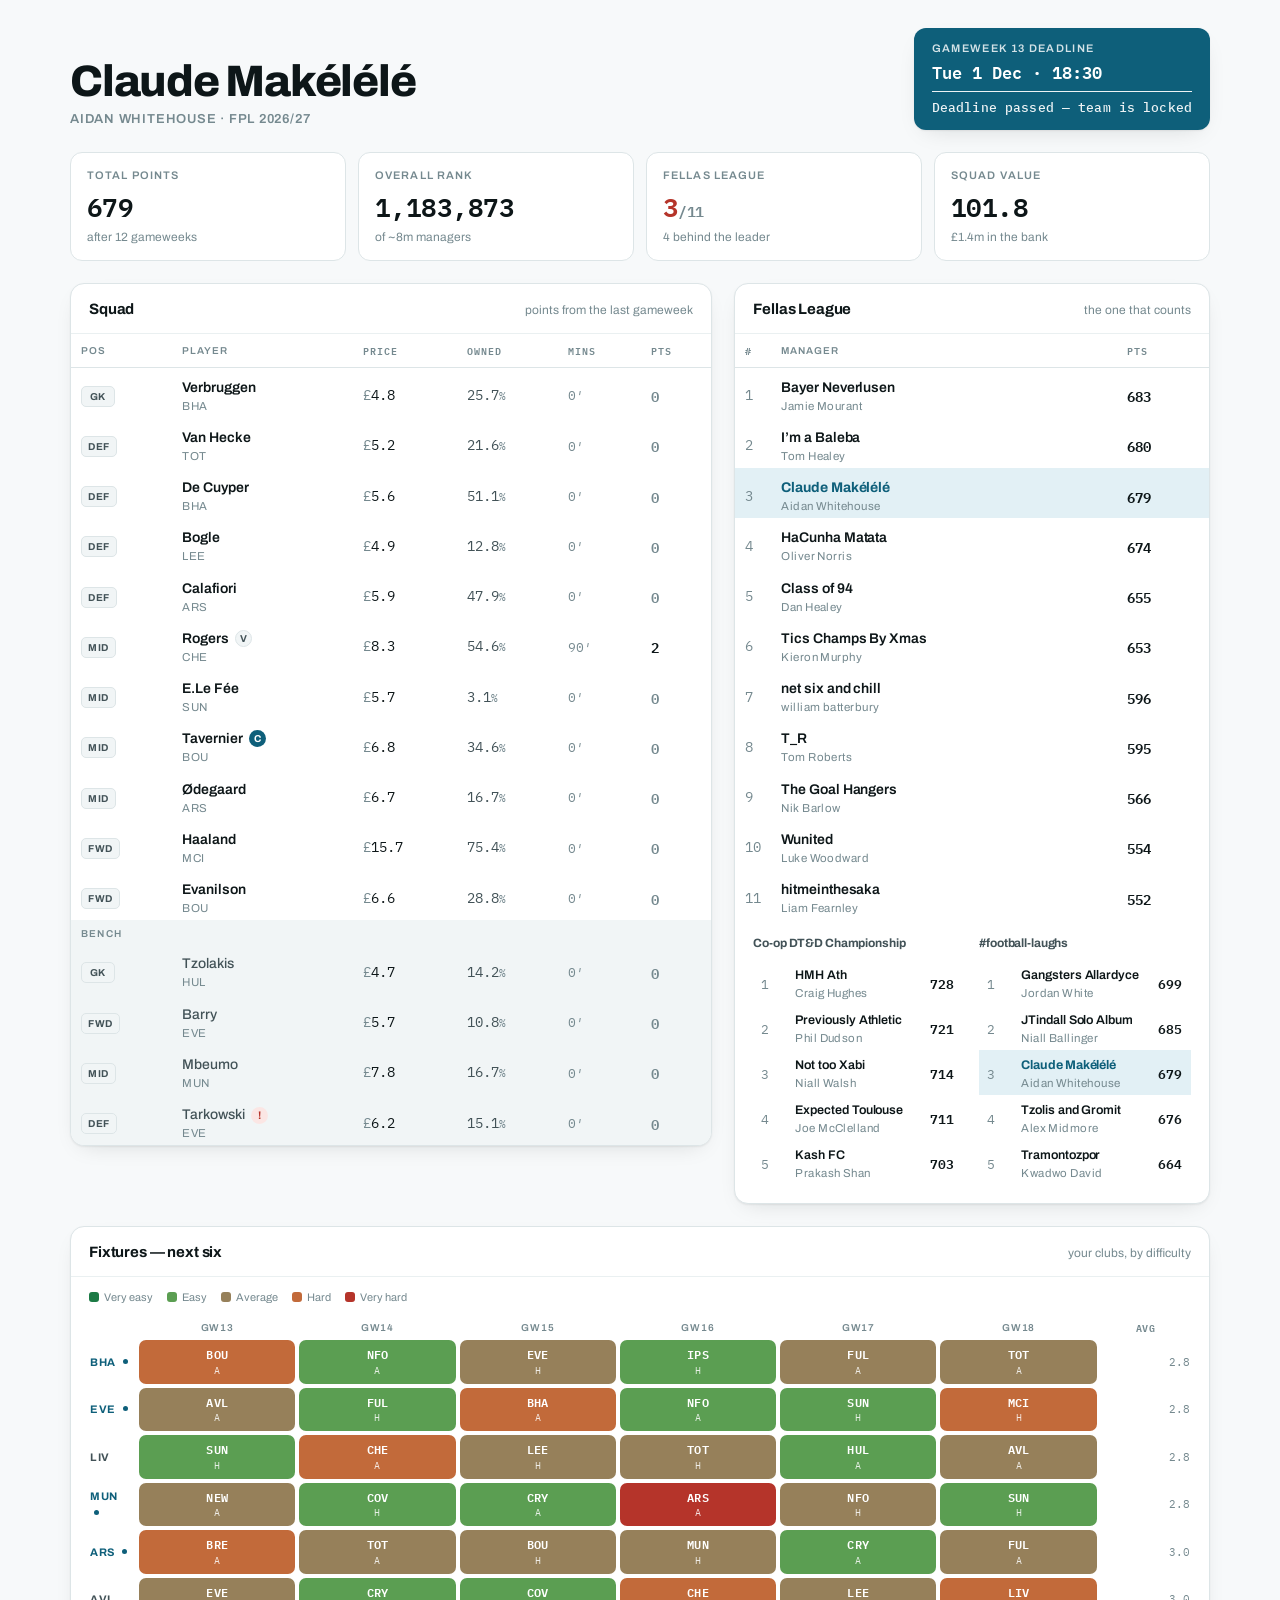
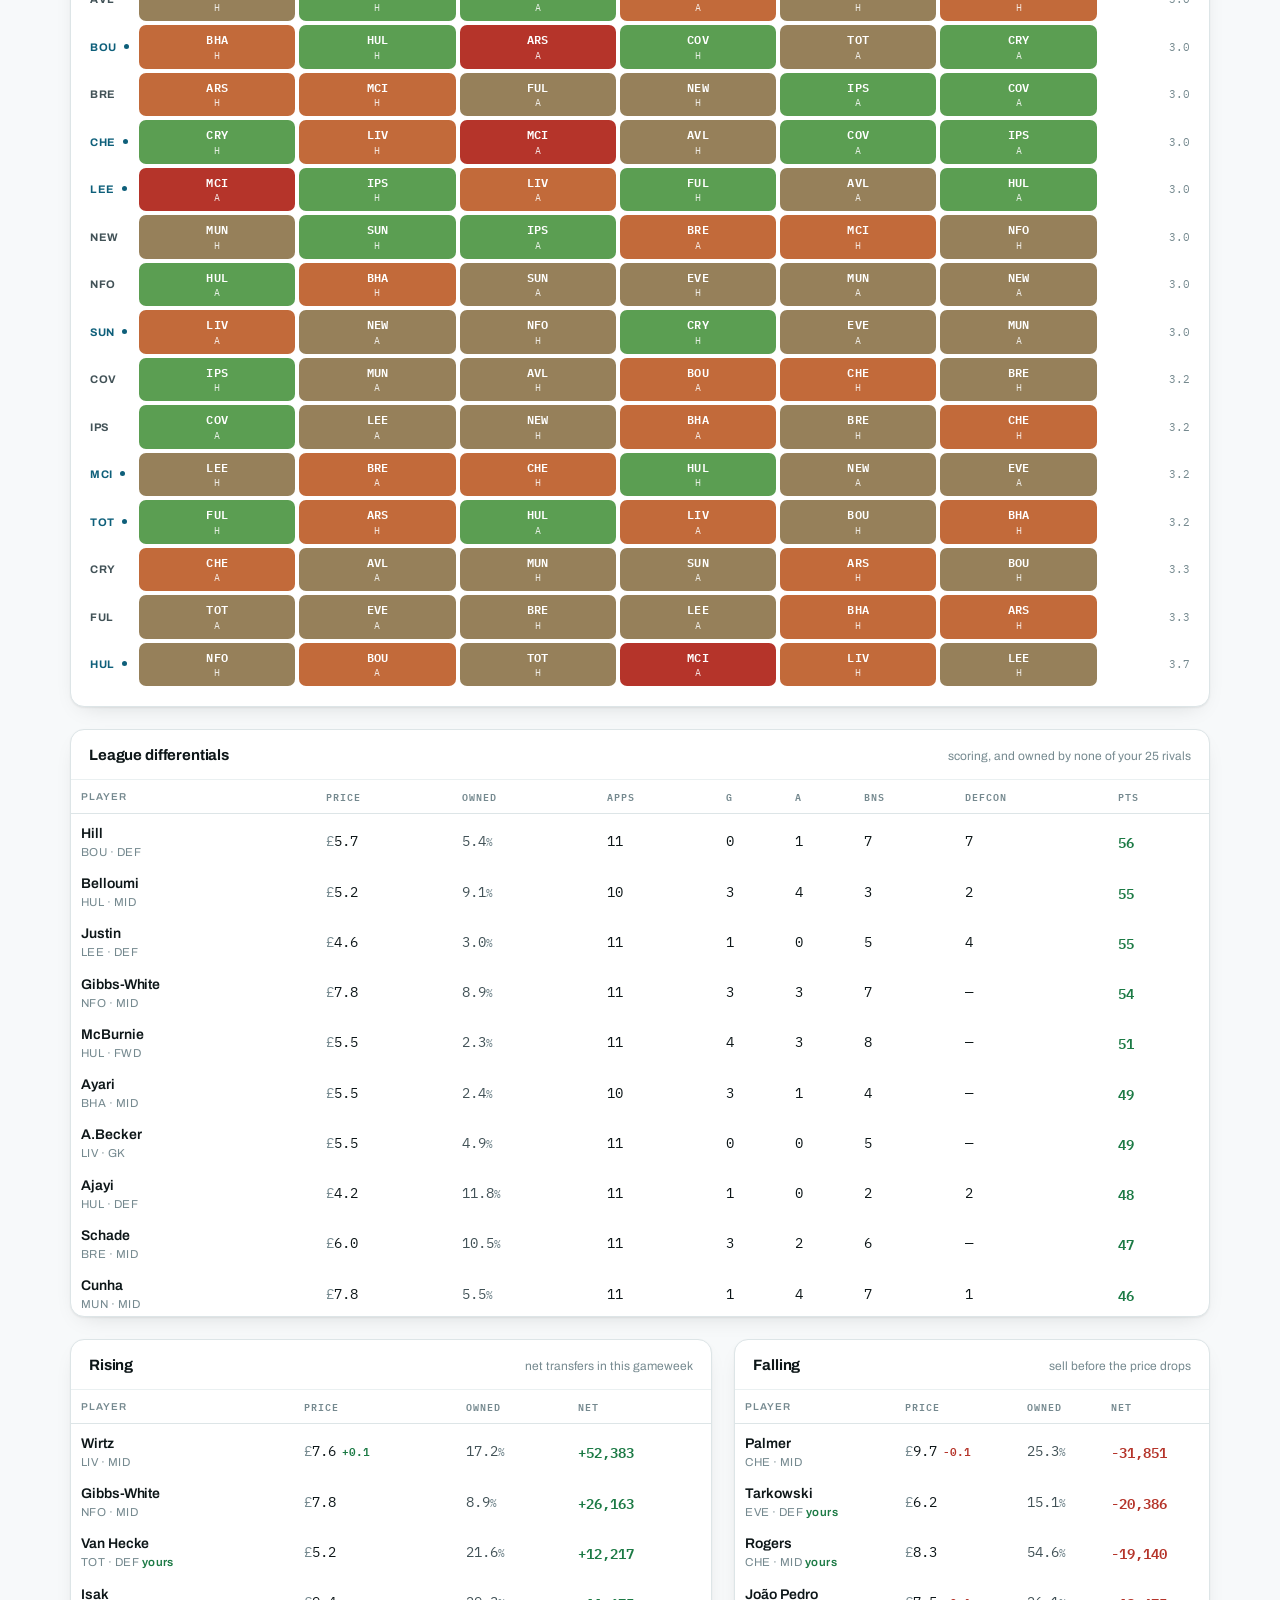
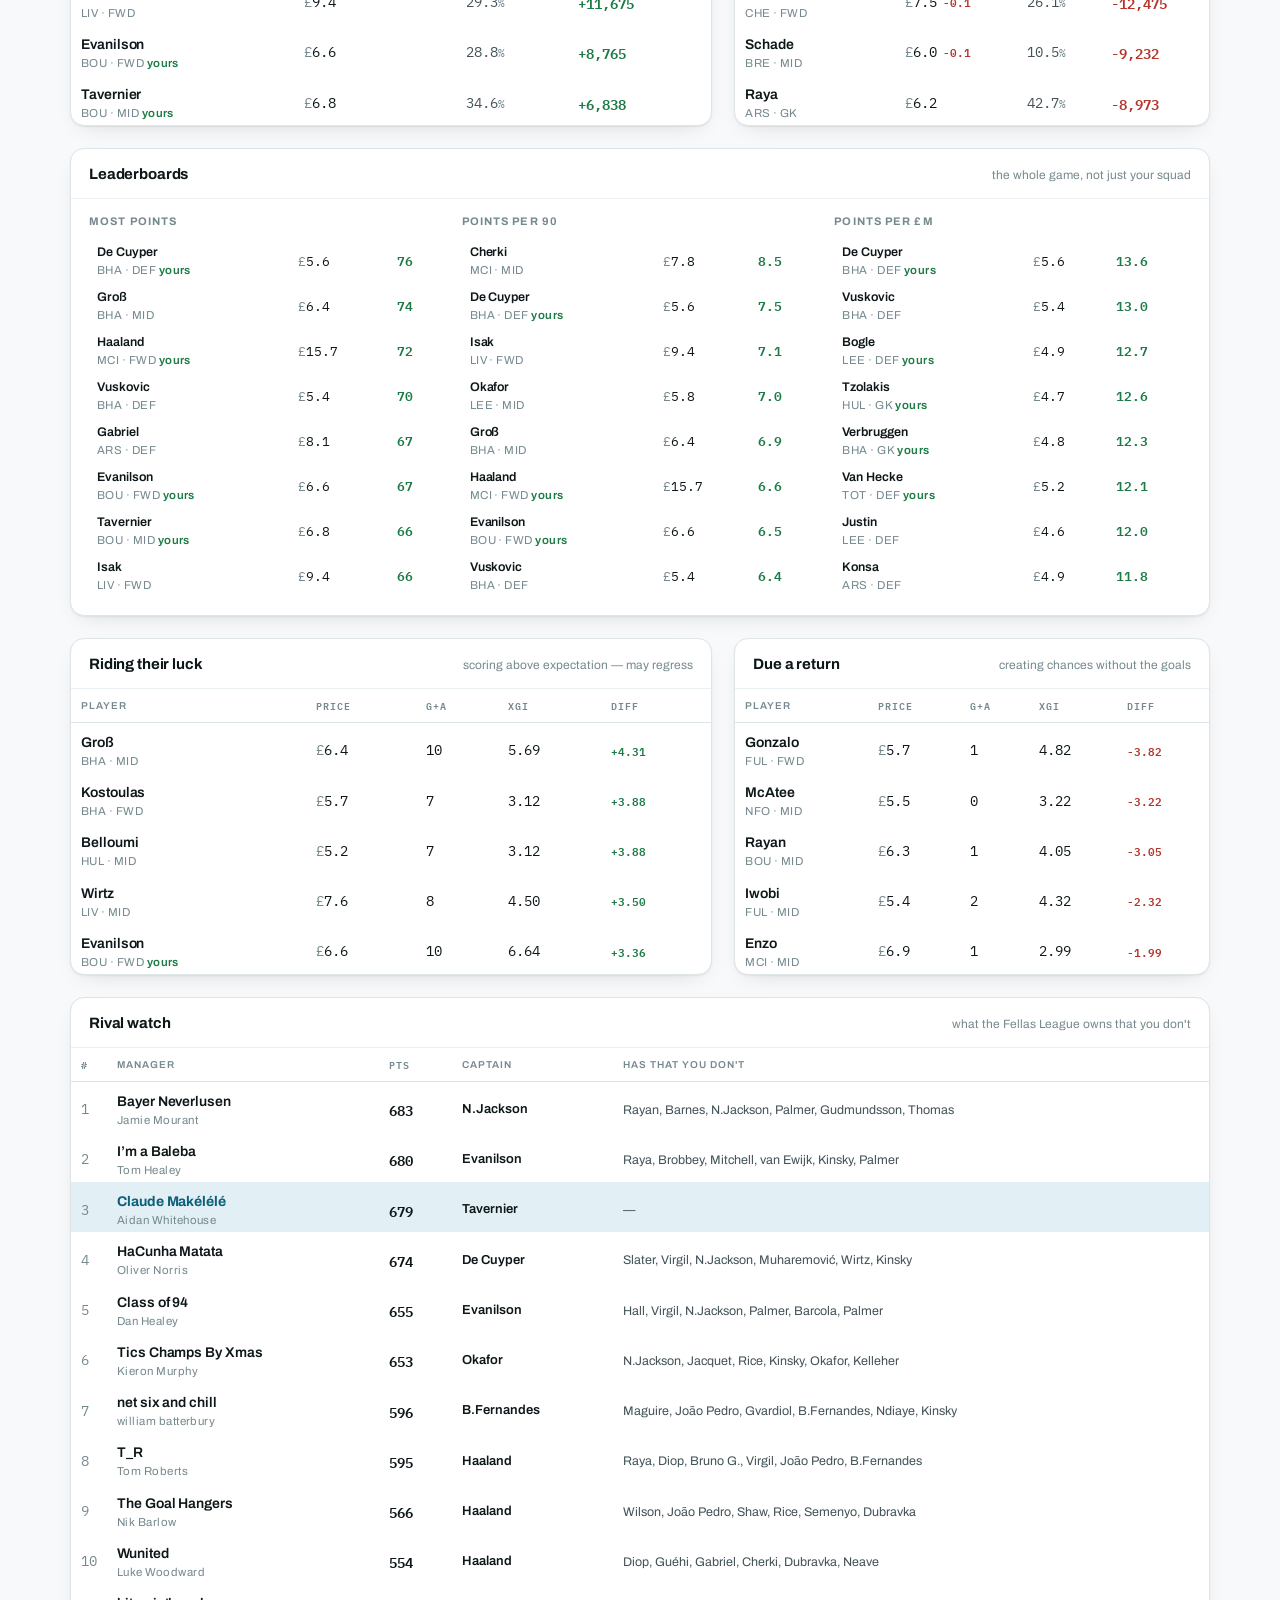
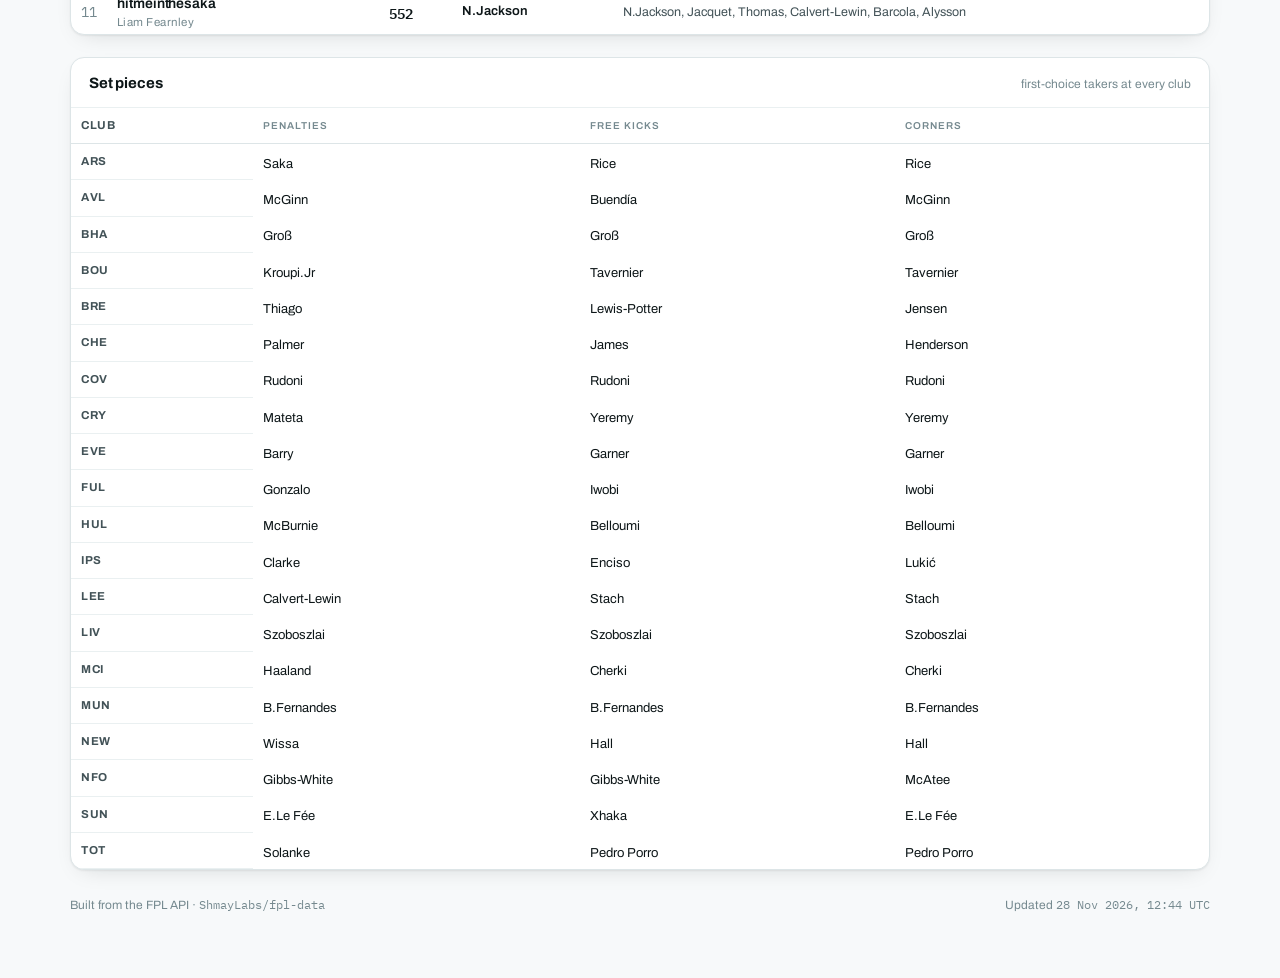
==== commit 8f90d938: "data: 2026-11-28T12:44Z" ====
--- a/index.html
+++ b/index.html
@@ -417,23 +417,23 @@
       <header><h2>Rising</h2><span class="hint">net transfers in this gameweek</span></header>
       <div class="scroll"><table class="tbl">
         <thead><tr><th>Player</th><th class="num">Price</th><th class="num">Owned</th><th class="num">Net</th></tr></thead>
-        <tbody><tr><td class="who"><span class="nm">Wirtz</span><span class="club">LIV · MID</span></td><td class="num money">7.6<span class="delta up">+0.1</span></td><td class="num own">17.2<span class="pc">%</span></td><td class="num net up">+51,387</td></tr>
-<tr><td class="who"><span class="nm">Gibbs-White</span><span class="club">NFO · MID</span></td><td class="num money">7.8</td><td class="num own">8.9<span class="pc">%</span></td><td class="num net up">+25,590</td></tr>
-<tr><td class="who"><span class="nm">Van Hecke</span><span class="club">TOT · DEF <span class="yours">yours</span></span></td><td class="num money">5.2</td><td class="num own">21.6<span class="pc">%</span></td><td class="num net up">+11,899</td></tr>
-<tr><td class="who"><span class="nm">Isak</span><span class="club">LIV · FWD</span></td><td class="num money">9.4</td><td class="num own">29.3<span class="pc">%</span></td><td class="num net up">+11,391</td></tr>
-<tr><td class="who"><span class="nm">Evanilson</span><span class="club">BOU · FWD <span class="yours">yours</span></span></td><td class="num money">6.6</td><td class="num own">28.8<span class="pc">%</span></td><td class="num net up">+8,520</td></tr>
-<tr><td class="who"><span class="nm">Tavernier</span><span class="club">BOU · MID <span class="yours">yours</span></span></td><td class="num money">6.8</td><td class="num own">34.6<span class="pc">%</span></td><td class="num net up">+6,643</td></tr></tbody></table></div>
+        <tbody><tr><td class="who"><span class="nm">Wirtz</span><span class="club">LIV · MID</span></td><td class="num money">7.6<span class="delta up">+0.1</span></td><td class="num own">17.2<span class="pc">%</span></td><td class="num net up">+52,383</td></tr>
+<tr><td class="who"><span class="nm">Gibbs-White</span><span class="club">NFO · MID</span></td><td class="num money">7.8</td><td class="num own">8.9<span class="pc">%</span></td><td class="num net up">+26,163</td></tr>
+<tr><td class="who"><span class="nm">Van Hecke</span><span class="club">TOT · DEF <span class="yours">yours</span></span></td><td class="num money">5.2</td><td class="num own">21.6<span class="pc">%</span></td><td class="num net up">+12,217</td></tr>
+<tr><td class="who"><span class="nm">Isak</span><span class="club">LIV · FWD</span></td><td class="num money">9.4</td><td class="num own">29.3<span class="pc">%</span></td><td class="num net up">+11,675</td></tr>
+<tr><td class="who"><span class="nm">Evanilson</span><span class="club">BOU · FWD <span class="yours">yours</span></span></td><td class="num money">6.6</td><td class="num own">28.8<span class="pc">%</span></td><td class="num net up">+8,765</td></tr>
+<tr><td class="who"><span class="nm">Tavernier</span><span class="club">BOU · MID <span class="yours">yours</span></span></td><td class="num money">6.8</td><td class="num own">34.6<span class="pc">%</span></td><td class="num net up">+6,838</td></tr></tbody></table></div>
     </section>
     <section class="panel">
       <header><h2>Falling</h2><span class="hint">sell before the price drops</span></header>
       <div class="scroll"><table class="tbl">
         <thead><tr><th>Player</th><th class="num">Price</th><th class="num">Owned</th><th class="num">Net</th></tr></thead>
-        <tbody><tr><td class="who"><span class="nm">Palmer</span><span class="club">CHE · MID</span></td><td class="num money">9.7<span class="delta down">-0.1</span></td><td class="num own">25.3<span class="pc">%</span></td><td class="num net down">-31,279</td></tr>
-<tr><td class="who"><span class="nm">Tarkowski</span><span class="club">EVE · DEF <span class="yours">yours</span></span></td><td class="num money">6.2</td><td class="num own">15.1<span class="pc">%</span></td><td class="num net down">-19,858</td></tr>
-<tr><td class="who"><span class="nm">Rogers</span><span class="club">CHE · MID <span class="yours">yours</span></span></td><td class="num money">8.3</td><td class="num own">54.6<span class="pc">%</span></td><td class="num net down">-18,697</td></tr>
-<tr><td class="who"><span class="nm">João Pedro</span><span class="club">CHE · FWD</span></td><td class="num money">7.5<span class="delta down">-0.1</span></td><td class="num own">26.1<span class="pc">%</span></td><td class="num net down">-12,109</td></tr>
-<tr><td class="who"><span class="nm">Schade</span><span class="club">BRE · MID</span></td><td class="num money">6.0<span class="delta down">-0.1</span></td><td class="num own">10.5<span class="pc">%</span></td><td class="num net down">-9,076</td></tr>
-<tr><td class="who"><span class="nm">Raya</span><span class="club">ARS · GK</span></td><td class="num money">6.2</td><td class="num own">42.7<span class="pc">%</span></td><td class="num net down">-8,751</td></tr></tbody></table></div>
+        <tbody><tr><td class="who"><span class="nm">Palmer</span><span class="club">CHE · MID</span></td><td class="num money">9.7<span class="delta down">-0.1</span></td><td class="num own">25.3<span class="pc">%</span></td><td class="num net down">-31,851</td></tr>
+<tr><td class="who"><span class="nm">Tarkowski</span><span class="club">EVE · DEF <span class="yours">yours</span></span></td><td class="num money">6.2</td><td class="num own">15.1<span class="pc">%</span></td><td class="num net down">-20,386</td></tr>
+<tr><td class="who"><span class="nm">Rogers</span><span class="club">CHE · MID <span class="yours">yours</span></span></td><td class="num money">8.3</td><td class="num own">54.6<span class="pc">%</span></td><td class="num net down">-19,140</td></tr>
+<tr><td class="who"><span class="nm">João Pedro</span><span class="club">CHE · FWD</span></td><td class="num money">7.5<span class="delta down">-0.1</span></td><td class="num own">26.1<span class="pc">%</span></td><td class="num net down">-12,475</td></tr>
+<tr><td class="who"><span class="nm">Schade</span><span class="club">BRE · MID</span></td><td class="num money">6.0<span class="delta down">-0.1</span></td><td class="num own">10.5<span class="pc">%</span></td><td class="num net down">-9,232</td></tr>
+<tr><td class="who"><span class="nm">Raya</span><span class="club">ARS · GK</span></td><td class="num money">6.2</td><td class="num own">42.7<span class="pc">%</span></td><td class="num net down">-8,973</td></tr></tbody></table></div>
     </section>
   </div>
 
@@ -535,7 +535,7 @@
 
   <footer>
     <span>Built from the FPL API · <code>ShmayLabs/fpl-data</code></span>
-    <span>Updated <code>28 Nov 2026, 12:22 UTC</code></span>
+    <span>Updated <code>28 Nov 2026, 12:44 UTC</code></span>
   </footer>
 </div>
 
